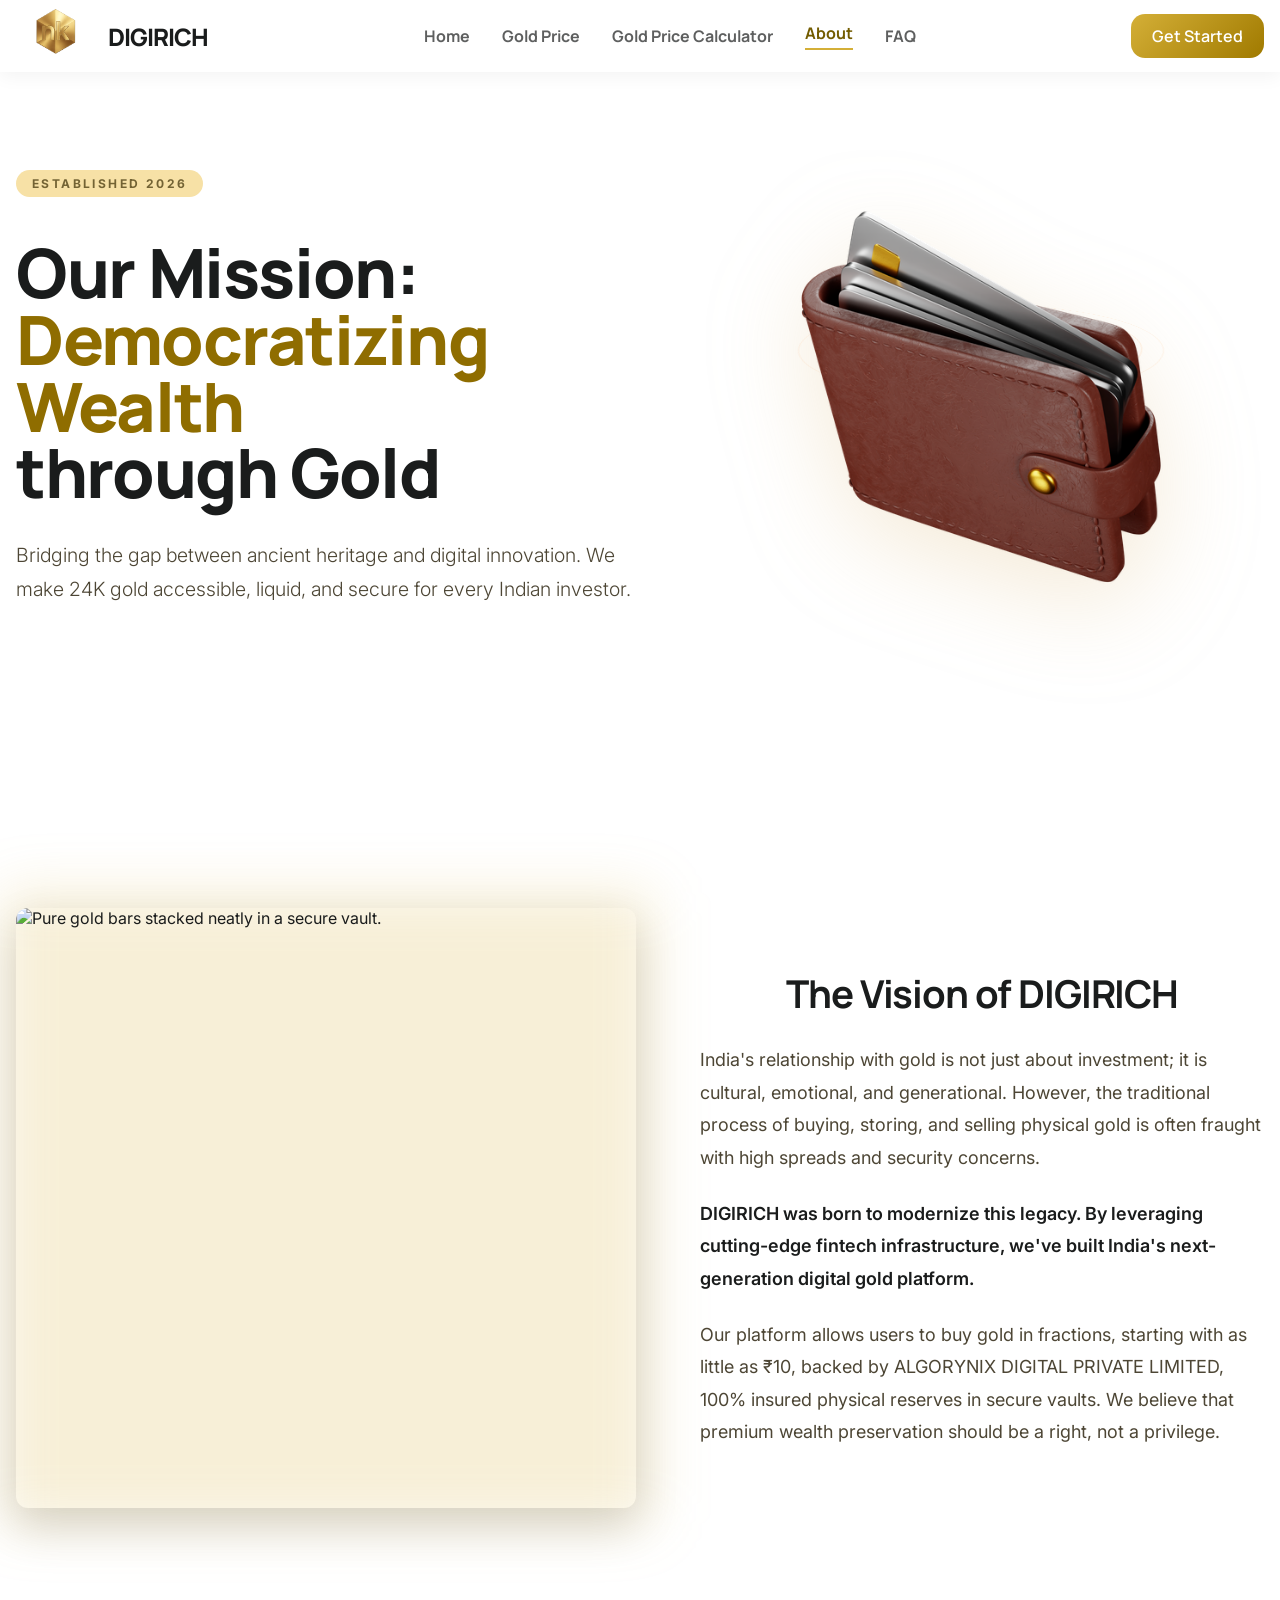
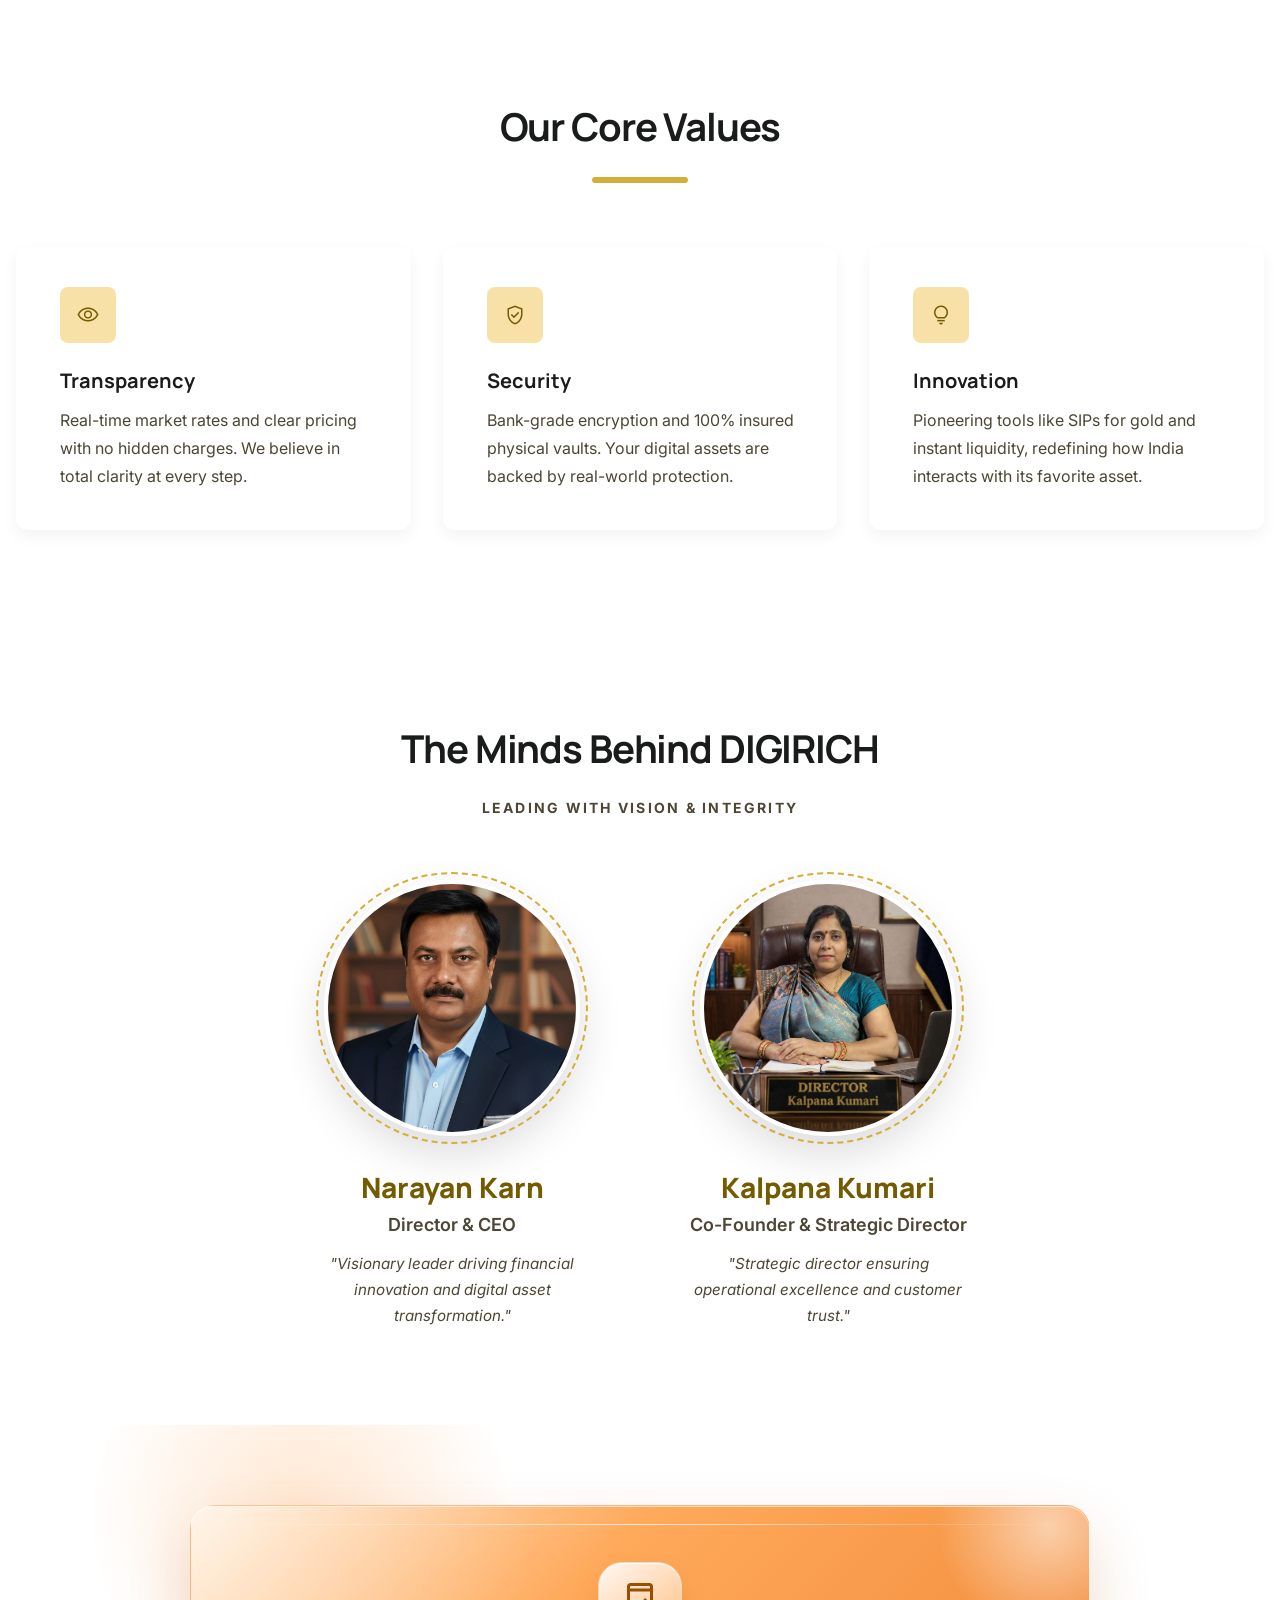
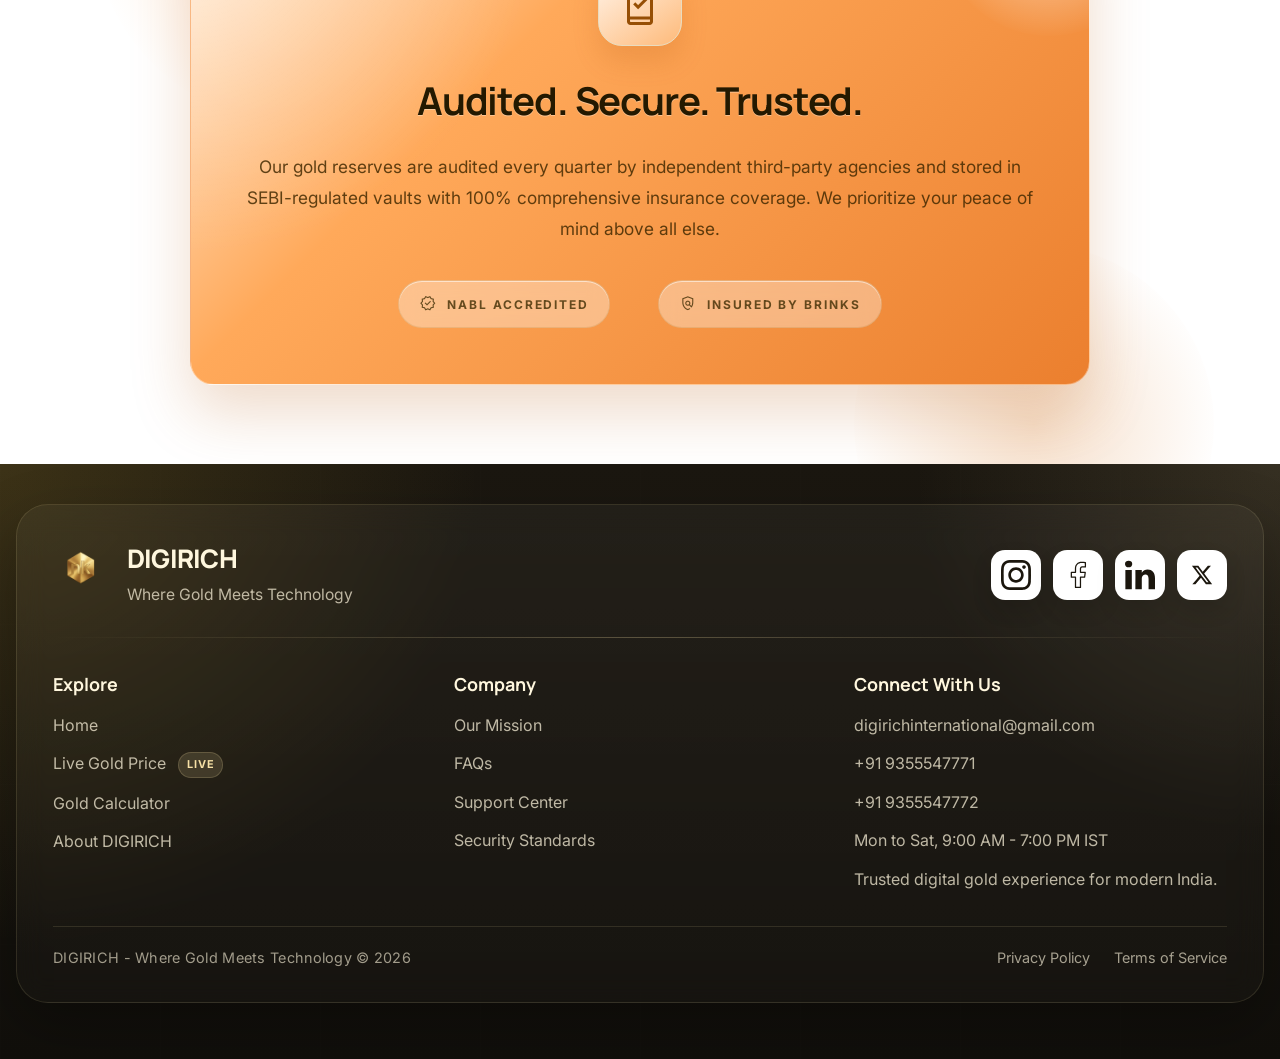
==== about/index.html @ 9309e2b8 "feat: add FAQ, gold rates, price calculator, about, and policy pages with updated branding assets an" ====
<!DOCTYPE html>
<html lang="en">
<head>
  <meta charset="utf-8">
  <meta name="viewport" content="width=device-width, initial-scale=1.0">
  <title>About Us | DIGIRICH - India's Digital Gold Authority</title>
  <link rel="preconnect" href="https://fonts.googleapis.com">
  <link rel="preconnect" href="https://fonts.gstatic.com" crossorigin>
  <link href="https://fonts.googleapis.com/css2?family=Outfit:wght@300;400;500;600;700;800&display=swap" rel="stylesheet">
  <link href="https://fonts.googleapis.com/css2?family=Manrope:wght@400;600;700;800&family=Inter:wght@300;400;500;600&display=swap" rel="stylesheet">
  <link href="https://fonts.googleapis.com/css2?family=Material+Symbols+Outlined:wght,FILL@100..700,0..1&display=swap" rel="stylesheet">
  <link rel="stylesheet" href="../assets/css/style.css" />
  <style>
    :root {
      --color-background: #ffffff;
      --color-surface: #ffffff;
      --color-surface-low: #ffffff;
      --color-surface-mid: #ffffff;
      --color-text: #1a1c1c;
      --color-text-muted: #4d4635;
      --color-primary: #735c00;
      --color-primary-bright: #d4af37;
      --color-secondary-bg: #f7e1a6;
      --color-secondary-text: #736334;
      --color-outline: #d0c5af;
      --shadow-soft: 0 10px 30px rgba(0, 0, 0, 0.08);
      --shadow-strong: 0 18px 45px rgba(0, 0, 0, 0.14);
      --radius-sm: 8px;
      --radius-md: 12px;
      --radius-lg: 24px;
      --radius-full: 999px;
      --container: 1280px;
    }

    * {
      box-sizing: border-box;
    }

    html {
      scroll-behavior: smooth;
    }

    body {
      margin: 0;
      background: var(--color-background);
      color: var(--color-text);
      font-family: "Inter", sans-serif;
    }

    img {
      display: block;
      max-width: 100%;
    }

    a {
      color: inherit;
      text-decoration: none;
    }

    .material-symbols-outlined {
      font-variation-settings: "FILL" 0, "wght" 300, "GRAD" 0, "opsz" 24;
    }

    .container {
      width: min(100% - 32px, var(--container));
      margin: 0 auto;
    }

    .section {
      padding: 96px 0;
    }

    .section-muted {
      background: var(--color-surface-low);
    }

    .section-alt {
      background: var(--color-surface-mid);
    }

    .headline-font {
      font-family: "Manrope", sans-serif;
    }

    .gilded-gradient {
      background: linear-gradient(135deg, #735c00 0%, #d4af37 100%);
    }

    .top-nav {
      position: fixed;
      top: 0;
      left: 0;
      width: 100%;
      z-index: 1000;
      background: rgba(255, 255, 255, 0.92);
      backdrop-filter: blur(18px);
      box-shadow: 0 4px 18px rgba(0, 0, 0, 0.05);
    }

    .top-nav-inner {
      display: flex;
      align-items: center;
      justify-content: space-between;
      gap: 24px;
      padding: 16px 0;
    }

    .top-nav-brand {
      font-family: "Manrope", sans-serif;
      font-size: 1.5rem;
      font-weight: 800;
      letter-spacing: -0.04em;
    }

    .nav-links {
      display: flex;
      align-items: center;
      gap: 32px;
      font-family: "Manrope", sans-serif;
      font-weight: 700;
    }

    .nav-link {
      opacity: 0.7;
      transition: color 0.3s ease, opacity 0.3s ease;
    }

    .nav-link:hover {
      color: var(--color-primary);
      opacity: 1;
    }

    .nav-link.active {
      color: var(--color-primary);
      opacity: 1;
      border-bottom: 2px solid var(--color-primary-bright);
      padding-bottom: 4px;
    }

    .cta-button {
      border: 0;
      color: #fff;
      padding: 12px 24px;
      border-radius: var(--radius-md);
      font-family: "Manrope", sans-serif;
      font-size: 1rem;
      font-weight: 800;
      cursor: pointer;
      transform: scale(0.95);
      transition: transform 0.2s ease, box-shadow 0.2s ease;
      box-shadow: 0 12px 28px rgba(115, 92, 0, 0.2);
    }

    .cta-button:hover {
      transform: scale(1);
    }

    main {
      padding-top: 0;
    }

    .hero {
      position: relative;
      display: grid;
      grid-template-columns: minmax(0, 1.05fr) minmax(320px, 0.95fr);
      align-items: center;
      gap: 56px;
      min-height: calc(100vh - 88px);
      padding: 72px 0 88px;
      background: #ffffff;
      overflow: hidden;
    }

    .hero-content {
      position: relative;
      z-index: 1;
      max-width: 680px;
    }

    .hero-badge {
      display: inline-block;
      margin-bottom: 24px;
      padding: 6px 16px;
      border-radius: var(--radius-full);
      background: var(--color-secondary-bg);
      color: var(--color-secondary-text);
      font-size: 0.75rem;
      font-weight: 700;
      letter-spacing: 0.2em;
      text-transform: uppercase;
    }

    .hero-title {
      margin: 0;
      font-family: "Manrope", sans-serif;
      font-size: clamp(3.2rem, 6vw, 5.35rem);
      line-height: 1.02;
      font-weight: 800;
      letter-spacing: -0.04em;
      text-wrap: balance;
    }

    .hero-title span {
      color: var(--color-primary);
    }

    .hero-copy {
      margin-top: 32px;
      max-width: 620px;
      font-size: 1.22rem;
      line-height: 1.75;
      color: var(--color-text-muted);
      font-weight: 300;
    }

    .hero-visual {
      position: relative;
      display: flex;
      align-items: center;
      justify-content: center;
      min-height: 460px;
    }

    .hero-orbit,
    .hero-orbit::before,
    .hero-orbit::after {
      position: absolute;
      inset: 0;
      border-radius: 50%;
    }

    .hero-orbit {
      width: 320px;
      height: 320px;
      top: 56px;
      left: 50%;
      transform: translateX(-50%) rotateX(73deg);
      border: 1px solid rgba(255, 169, 90, 0.18);
      box-shadow: 0 0 0 1px rgba(255, 255, 255, 0.24) inset;
      animation: heroOrbitSpin 18s linear infinite;
    }

    .hero-orbit::before,
    .hero-orbit::after {
      content: "";
      border: 1px solid rgba(255, 169, 90, 0.1);
    }

    .hero-orbit::before {
      transform: scale(1.14);
    }

    .hero-orbit::after {
      display: none;
    }

    .hero-core,
    .hero-coin-stack,
    .hero-spark {
      display: none;
    }

    .hero-about-stack {
      display: none;
    }

    .hero-wallet {
      position: relative;
      z-index: 1;
      width: min(430px, 86%);
      height: auto;
      filter: drop-shadow(0 28px 48px rgba(220, 184, 120, 0.28));
      transform-origin: center;
      animation: heroWalletFloat 6s ease-in-out infinite;
    }

    .hero-about-stack {
      position: absolute;
      left: 50%;
      bottom: 42px;
      width: 310px;
      height: 285px;
      transform-style: preserve-3d;
      transform: translateX(-50%) rotateX(10deg) rotateY(-12deg);
      animation: heroFloat 6.5s ease-in-out infinite;
    }

    .hero-panel {
      position: absolute;
      inset: auto 0 0;
      border-radius: 28px;
      background: linear-gradient(180deg, rgba(255, 255, 255, 0.98) 0%, rgba(250, 244, 232, 0.96) 100%);
      border: 1px solid rgba(208, 197, 175, 0.45);
      box-shadow:
        0 22px 44px rgba(24, 27, 32, 0.08),
        inset 0 1px 0 rgba(255, 255, 255, 0.95);
    }

    .hero-panel-back {
      right: 8px;
      bottom: 8px;
      width: 100%;
      height: 196px;
      opacity: 0.72;
      transform: translateZ(-20px);
    }

    .hero-panel-front {
      left: 0;
      bottom: 0;
      width: 100%;
      height: 212px;
      padding: 92px 28px 26px;
      overflow: hidden;
    }

    .hero-panel-front::before {
      content: "";
      position: absolute;
      inset: 22px 22px auto;
      height: 1px;
      background: linear-gradient(90deg, rgba(255, 169, 90, 0), rgba(255, 169, 90, 0.5), rgba(255, 169, 90, 0));
    }

    .hero-shield {
      position: absolute;
      top: 0;
      left: 50%;
      width: 132px;
      height: 148px;
      transform: translateX(-50%);
      border-radius: 36px 36px 48px 48px;
      background: linear-gradient(180deg, #fff7df 0%, #ffc36f 45%, #e09224 100%);
      clip-path: polygon(50% 0%, 88% 16%, 88% 58%, 50% 100%, 12% 58%, 12% 16%);
      box-shadow:
        0 20px 36px rgba(196, 127, 27, 0.18),
        inset 0 1px 0 rgba(255, 255, 255, 0.72),
        inset 0 -18px 22px rgba(138, 82, 7, 0.18);
      animation: heroPulse 5.5s ease-in-out infinite;
    }

    .hero-shield::before {
      content: "";
      position: absolute;
      inset: 14px;
      clip-path: polygon(50% 0%, 88% 16%, 88% 58%, 50% 100%, 12% 58%, 12% 16%);
      border: 1px solid rgba(255, 249, 231, 0.76);
      border-radius: 28px 28px 36px 36px;
    }

    .hero-shield::after {
      content: "";
      position: absolute;
      left: 50%;
      top: 50%;
      width: 36px;
      height: 20px;
      border-left: 5px solid rgba(108, 70, 5, 0.78);
      border-bottom: 5px solid rgba(108, 70, 5, 0.78);
      transform: translate(-46%, -42%) rotate(-45deg);
    }

    .hero-panel-lines {
      display: grid;
      gap: 12px;
    }

    .hero-panel-line,
    .hero-panel-line-short {
      height: 10px;
      border-radius: 999px;
      background: linear-gradient(90deg, rgba(255, 169, 90, 0.34), rgba(115, 92, 0, 0.08));
    }

    .hero-panel-line-short {
      width: 58%;
    }

    .hero-panel-badges {
      display: flex;
      gap: 12px;
      margin-top: 18px;
    }

    .hero-panel-badge {
      flex: 1;
      height: 44px;
      border-radius: 16px;
      background: linear-gradient(180deg, rgba(255, 247, 230, 0.92), rgba(247, 236, 212, 0.86));
      border: 1px solid rgba(208, 197, 175, 0.42);
      box-shadow: inset 0 1px 0 rgba(255, 255, 255, 0.78);
    }

    .hero-panel-badge:nth-child(2) {
      transform: translateY(6px);
    }

    .story-grid,
    .values-grid,
    .footer-inner {
      display: grid;
      gap: 32px;
    }

    .story-grid {
      grid-template-columns: 1.1fr 1fr;
      align-items: center;
      gap: 64px;
    }

    .story-media {
      position: relative;
    }

    .story-glow {
      position: absolute;
      inset: -16px;
      border-radius: var(--radius-md);
      background: rgba(212, 175, 55, 0.2);
      filter: blur(28px);
    }

    .story-image {
      position: relative;
      width: 100%;
      height: 600px;
      object-fit: cover;
      border-radius: var(--radius-md);
      box-shadow: var(--shadow-strong);
    }

    .story-copy h2,
    .section-title,
    .trust-card h3 {
      margin: 0 0 24px;
      font-family: "Manrope", sans-serif;
      font-size: clamp(2rem, 3vw, 2.75rem);
      font-weight: 700;
      letter-spacing: -0.03em;
    }

    .story-text {
      display: grid;
      gap: 24px;
      color: var(--color-text-muted);
      font-size: 1.125rem;
      line-height: 1.8;
    }

    .story-text p {
      margin: 0;
    }

    .story-text .emphasis {
      color: var(--color-text);
      font-weight: 600;
    }

    .section-heading {
      text-align: center;
      margin-bottom: 64px;
    }

    .section-heading p {
      margin: 0;
    }

    .section-divider {
      width: 96px;
      height: 6px;
      margin: 0 auto;
      border-radius: var(--radius-full);
      background: var(--color-primary-bright);
    }

    .values-grid {
      grid-template-columns: repeat(3, minmax(0, 1fr));
    }

    .value-card {
      padding: 40px;
      background: var(--color-surface);
      border-left: 4px solid transparent;
      border-radius: var(--radius-md);
      box-shadow: 0 6px 16px rgba(0, 0, 0, 0.05);
      transition: transform 0.3s ease, box-shadow 0.3s ease, border-color 0.3s ease;
    }

    .value-card:hover {
      transform: translateY(-4px);
      box-shadow: var(--shadow-soft);
      border-color: var(--color-primary-bright);
    }

    .value-icon {
      display: inline-flex;
      align-items: center;
      justify-content: center;
      width: 56px;
      height: 56px;
      margin-bottom: 24px;
      border-radius: var(--radius-sm);
      background: var(--color-secondary-bg);
      color: var(--color-primary);
      font-size: 2rem;
    }

    .value-card h3 {
      margin: 0 0 12px;
      font-family: "Manrope", sans-serif;
      font-size: 1.25rem;
      font-weight: 700;
    }

    .value-card p {
      margin: 0;
      color: var(--color-text-muted);
      line-height: 1.75;
    }

    .section-label {
      color: var(--color-text-muted);
      font-size: 0.875rem;
      font-weight: 700;
      letter-spacing: 0.16em;
      text-transform: uppercase;
    }

    .founders {
      display: flex;
      justify-content: center;
      align-items: flex-start;
      gap: 96px;
      flex-wrap: wrap;
    }

    .founder-card {
      text-align: center;
    }

    .founder-avatar-wrap {
      position: relative;
      width: 256px;
      height: 256px;
      margin: 0 auto 32px;
    }

    .founder-ring {
      position: absolute;
      inset: -8px;
      border: 2px dashed var(--color-primary-bright);
      border-radius: 50%;
      animation: spin 20s linear infinite;
    }

    .founder-avatar {
      width: 100%;
      height: 100%;
      overflow: hidden;
      border: 4px solid var(--color-surface);
      border-radius: 50%;
      box-shadow: var(--shadow-strong);
    }

    .founder-avatar img {
      width: 100%;
      height: 100%;
      object-fit: cover;
    }

    .founder-card h3 {
      margin: 0;
      font-family: "Manrope", sans-serif;
      font-size: 1.75rem;
      font-weight: 800;
      color: var(--color-primary);
    }

    .founder-role {
      margin: 8px 0 0;
      color: var(--color-text-muted);
      font-size: 1.125rem;
      font-weight: 600;
    }

    .founder-quote {
      max-width: 280px;
      margin: 16px auto 0;
      color: var(--color-text-muted);
      font-size: 0.95rem;
      line-height: 1.7;
      font-style: italic;
    }

    .trust {
      position: relative;
      padding: 80px 0;
      overflow: hidden;
    }

    .trust::before,
    .trust::after {
      content: "";
      position: absolute;
      border-radius: 50%;
      pointer-events: none;
      z-index: 0;
    }

    .trust::before {
      top: -120px;
      left: 6%;
      width: 420px;
      height: 420px;
      background: radial-gradient(circle, rgba(255, 169, 90, 0.28) 0%, rgba(255, 169, 90, 0) 72%);
      animation: trustGlow 8s ease-in-out infinite;
    }

    .trust::after {
      right: 4%;
      bottom: -140px;
      width: 360px;
      height: 360px;
      background: radial-gradient(circle, rgba(214, 111, 18, 0.22) 0%, rgba(214, 111, 18, 0) 74%);
      animation: trustGlow 10s ease-in-out infinite reverse;
    }

    .trust-card {
      position: relative;
      z-index: 1;
      max-width: 900px;
      margin: 0 auto;
      padding: 56px 48px;
      text-align: center;
      background:
        radial-gradient(circle at top left, rgba(255, 255, 255, 0.26) 0%, rgba(255, 255, 255, 0) 34%),
        linear-gradient(135deg, #fff2e3 0%, #ffa95a 34%, #eb7f2e 100%);
      border: 1px solid rgba(255, 255, 255, 0.35);
      border-radius: var(--radius-lg);
      box-shadow:
        0 28px 60px rgba(184, 91, 18, 0.22),
        inset 0 1px 0 rgba(255, 255, 255, 0.55);
      overflow: hidden;
      isolation: isolate;
      animation: trustCardReveal 1s ease-out both;
      transition: transform 0.45s ease, box-shadow 0.45s ease;
    }

    .trust-card::before,
    .trust-card::after {
      content: "";
      position: absolute;
      pointer-events: none;
    }

    .trust-card::before {
      top: -90px;
      right: -70px;
      width: 220px;
      height: 220px;
      border-radius: 50%;
      background: radial-gradient(circle, rgba(255, 255, 255, 0.55) 0%, rgba(255, 255, 255, 0) 72%);
      z-index: -1;
    }

    .trust-card::after {
      top: 18px;
      left: 24px;
      right: 24px;
      height: 1px;
      background: linear-gradient(90deg, rgba(255, 255, 255, 0), rgba(255, 255, 255, 0.8), rgba(255, 255, 255, 0));
    }

    .trust-card:hover {
      transform: translateY(-8px);
      box-shadow:
        0 36px 72px rgba(184, 91, 18, 0.26),
        inset 0 1px 0 rgba(255, 255, 255, 0.65);
    }

    .trust-icon {
      display: inline-flex;
      align-items: center;
      justify-content: center;
      width: 84px;
      height: 84px;
      margin-bottom: 28px;
      border-radius: 24px;
      color: #964f05;
      background: linear-gradient(145deg, rgba(255, 255, 255, 0.92), rgba(255, 196, 138, 0.7));
      box-shadow:
        0 16px 26px rgba(184, 91, 18, 0.18),
        inset 0 1px 0 rgba(255, 255, 255, 0.85);
      font-size: 3rem;
      animation: trustIconFloat 4.2s ease-in-out infinite;
    }

    .trust-card h3 {
      color: #241900;
      text-shadow: 0 1px 0 rgba(255, 255, 255, 0.35);
    }

    .trust-card p {
      margin: 0;
      color: rgba(64, 41, 0, 0.84);
      line-height: 1.8;
      font-size: 1.08rem;
    }

    .trust-badges {
      display: flex;
      justify-content: center;
      align-items: center;
      gap: 48px;
      margin-top: 36px;
      flex-wrap: wrap;
    }

    .trust-badge {
      display: flex;
      align-items: center;
      gap: 10px;
      padding: 14px 20px;
      border: 1px solid rgba(124, 91, 0, 0.12);
      border-radius: var(--radius-full);
      background: rgba(255, 255, 255, 0.34);
      backdrop-filter: blur(10px);
      color: rgba(58, 41, 0, 0.78);
      box-shadow: inset 0 1px 0 rgba(255, 255, 255, 0.55);
      font-size: 0.75rem;
      font-weight: 700;
      letter-spacing: 0.16em;
      text-transform: uppercase;
      transition: transform 0.3s ease, background 0.3s ease, color 0.3s ease;
    }

    .trust-badge:hover {
      transform: translateY(-3px);
      background: rgba(255, 255, 255, 0.5);
      color: rgba(40, 28, 0, 0.95);
    }

    .trust-badge .material-symbols-outlined {
      font-size: 1.1rem;
    }

    @keyframes trustCardReveal {
      from {
        opacity: 0;
        transform: translateY(28px) scale(0.98);
      }

      to {
        opacity: 1;
        transform: translateY(0) scale(1);
      }
    }

    @keyframes trustIconFloat {
      0%,
      100% {
        transform: translateY(0);
      }

      50% {
        transform: translateY(-8px);
      }
    }

    @keyframes trustGlow {
      0%,
      100% {
        transform: translate3d(0, 0, 0) scale(1);
      }

      50% {
        transform: translate3d(0, 18px, 0) scale(1.08);
      }
    }

    .site-footer {
      position: relative;
      padding: 40px 0 56px;
      background:
        radial-gradient(circle at top left, rgba(212, 175, 55, 0.18), transparent 34%),
        radial-gradient(circle at top right, rgba(247, 225, 166, 0.12), transparent 26%),
        linear-gradient(180deg, #1b1710 0%, #110f0b 100%);
      overflow: hidden;
    }

    .site-footer::before {
      content: "";
      position: absolute;
      inset: 0;
      background-image:
        linear-gradient(rgba(255, 255, 255, 0.025) 1px, transparent 1px),
        linear-gradient(90deg, rgba(255, 255, 255, 0.025) 1px, transparent 1px);
      background-size: 160px 160px;
      opacity: 0.25;
      pointer-events: none;
    }

    .footer-shell {
      position: relative;
      z-index: 1;
      padding: 36px;
      border: 1px solid rgba(247, 225, 166, 0.12);
      border-radius: 32px;
      background: linear-gradient(180deg, rgba(255, 255, 255, 0.04), rgba(255, 255, 255, 0.02));
      box-shadow: 0 24px 60px rgba(0, 0, 0, 0.28);
      backdrop-filter: blur(14px);
    }

    .footer-top,
    .footer-bottom {
      display: flex;
      align-items: center;
      justify-content: space-between;
      gap: 24px;
    }

    .footer-identity {
      display: flex;
      align-items: center;
      gap: 18px;
    }

    .footer-logo-badge {
      display: grid;
      place-items: center;
      width: 64px;
      height: 64px;
      border-radius: 20px;
      background: linear-gradient(135deg, #f7e1a6 0%, #d4af37 48%, #8b6a04 100%);
      color: #16120b;
      font-family: "Manrope", sans-serif;
      font-size: 1.1rem;
      font-weight: 800;
      letter-spacing: 0.14em;
      box-shadow: inset 0 1px 0 rgba(255, 255, 255, 0.35), 0 16px 36px rgba(212, 175, 55, 0.22);
    }

    .footer-brand {
      margin: 0;
      font-family: "Manrope", sans-serif;
      font-size: clamp(1.35rem, 2vw, 1.75rem);
      font-weight: 800;
      letter-spacing: -0.03em;
      color: #fff7de;
    }

    .footer-tagline {
      margin: 6px 0 0;
      max-width: 440px;
      color: rgba(255, 247, 222, 0.7);
      font-size: 0.98rem;
      line-height: 1.7;
    }

    .footer-socials {
      display: flex;
      flex-wrap: wrap;
      gap: 12px;
    }

    .footer-social {
      display: inline-flex;
      align-items: center;
      justify-content: center;
      width: 50px;
      height: 50px;
      border-radius: 14px;
      color: #1b160d;
      background: white;
      transition: transform 0.25s ease, box-shadow 0.25s ease, background 0.25s ease;
      box-shadow: 0 10px 20px rgba(0, 0, 0, 0.14);
    }

    .footer-social:hover {
      transform: translateY(-3px);
      background: linear-gradient(135deg, #fff8e6 0%, #f7e1a6 100%);
      box-shadow: 0 14px 28px rgba(212, 175, 55, 0.18);
    }

    .footer-social svg {
      width: 30px;
      height: 30px;
    }

    .footer-divider {
      height: 1px;
      margin: 28px 0 34px;
      background: linear-gradient(90deg, rgba(247, 225, 166, 0), rgba(247, 225, 166, 0.28), rgba(247, 225, 166, 0));
    }

    .footer-grid {
      display: grid;
      grid-template-columns: repeat(3, minmax(0, 1fr));
      gap: 28px;
    }

    .footer-column-title {
      margin: 0 0 16px;
      font-family: "Manrope", sans-serif;
      font-size: 1.12rem;
      font-weight: 700;
      color: #fff7de;
    }

    .footer-column-links {
      display: grid;
      gap: 12px;
    }

    .footer-column-links a,
    .footer-contact-line {
      color: rgba(255, 247, 222, 0.72);
      font-size: 1rem;
      line-height: 1.65;
      transition: color 0.25s ease, transform 0.25s ease;
    }

    .footer-column-links a:hover,
    .footer-legal a:hover,
    .footer-contact-line:hover {
      color: #f7e1a6;
      transform: translateX(2px);
    }

    .footer-chip {
      display: inline-flex;
      align-items: center;
      margin-left: 8px;
      padding: 3px 8px;
      border-radius: 999px;
      background: rgba(247, 225, 166, 0.14);
      border: 1px solid rgba(247, 225, 166, 0.18);
      color: #f7e1a6;
      font-size: 0.68rem;
      font-weight: 700;
      letter-spacing: 0.08em;
      text-transform: uppercase;
      vertical-align: middle;
    }

    .footer-bottom {
      margin-top: 34px;
      padding-top: 22px;
      border-top: 1px solid rgba(247, 225, 166, 0.12);
    }

    .footer-copy {
      margin: 0;
      color: rgba(255, 247, 222, 0.6);
      font-size: 0.9rem;
      letter-spacing: 0.02em;
    }

    .footer-legal {
      display: flex;
      flex-wrap: wrap;
      justify-content: flex-end;
      gap: 18px 24px;
    }

    .footer-legal a {
      color: rgba(255, 247, 222, 0.62);
      font-size: 0.9rem;
      transition: color 0.25s ease, transform 0.25s ease;
    }

    @keyframes spin {
      from {
        transform: rotate(0deg);
      }

      to {
        transform: rotate(360deg);
      }
    }

    @keyframes heroOrbitSpin {
      from {
        transform: translateX(-50%) rotateX(73deg) rotateZ(0deg);
      }

      to {
        transform: translateX(-50%) rotateX(73deg) rotateZ(360deg);
      }
    }

    @keyframes heroWalletFloat {
      0%,
      100% {
        transform: translateY(0) rotate(-4deg) scale(1);
        filter: drop-shadow(0 28px 48px rgba(220, 184, 120, 0.28));
      }

      50% {
        transform: translateY(-14px) rotate(3deg) scale(1.03);
        filter: drop-shadow(0 36px 62px rgba(220, 184, 120, 0.38));
      }
    }

    @keyframes heroFloat {
      0%,
      100% {
        transform: translateX(-50%) rotateX(18deg) rotateY(-20deg) translateY(0);
      }

      50% {
        transform: translateX(-50%) rotateX(18deg) rotateY(-14deg) translateY(-14px);
      }
    }

    @keyframes heroPulse {
      0%,
      100% {
        transform: translateX(-50%) scale(1);
      }

      50% {
        transform: translateX(-50%) scale(1.05);
      }
    }

    @keyframes sparkDrift {
      0%,
      100% {
        transform: translate3d(0, 0, 0) scale(0.9);
        opacity: 0.45;
      }

      50% {
        transform: translate3d(0, -18px, 0) scale(1.15);
        opacity: 1;
      }
    }

    @media (max-width: 960px) {
      .nav-links {
        display: none;
      }

      .hero {
        grid-template-columns: 1fr;
        gap: 36px;
        min-height: auto;
        padding-top: 56px;
        text-align: center;
      }

      .hero-content {
        max-width: none;
      }

      .hero-copy {
        max-width: none;
        margin-left: auto;
        margin-right: auto;
      }

      .hero-visual {
        min-height: 380px;
      }

      .story-grid,
      .values-grid,
      .footer-grid {
        grid-template-columns: 1fr;
      }

      .story-image {
        height: 420px;
      }

      .founders {
        gap: 64px;
      }

      .footer-top,
      .footer-bottom {
        flex-direction: column;
        align-items: flex-start;
      }

      .footer-socials,
      .footer-legal {
        justify-content: flex-start;
      }
    }

    @media (max-width: 640px) {
      .container {
        width: min(100% - 24px, var(--container));
      }

      .top-nav-inner {
        flex-wrap: wrap;
        justify-content: center;
      }

      main {
        padding-top: 140px;
      }

      .section,
      .hero {
        padding-top: 72px;
        padding-bottom: 72px;
      }

      .hero {
        gap: 20px;
      }

      .hero-title {
        font-size: clamp(2.6rem, 12vw, 4rem);
      }

      .hero-copy {
        font-size: 1.05rem;
      }

      .hero-visual {
        min-height: 320px;
      }

      .hero-wallet {
        width: min(300px, 82%);
      }

      .hero-orbit {
        width: 230px;
        height: 230px;
        top: 38px;
      }

      .hero-about-stack {
        bottom: 20px;
        width: 232px;
        height: 220px;
      }

      .hero-panel-back {
        height: 150px;
      }

      .hero-panel-front {
        height: 164px;
        padding: 72px 18px 18px;
      }

      .hero-shield {
        width: 104px;
        height: 118px;
      }

      .hero-panel-badges {
        gap: 8px;
      }

      .footer-shell {
        padding: 28px 22px;
        border-radius: 24px;
      }

      .footer-identity {
        align-items: flex-start;
      }

      .footer-logo-badge {
        width: 56px;
        height: 56px;
        border-radius: 18px;
      }

      .footer-grid {
        gap: 24px;
      }

      .value-card,
      .trust-card {
        padding: 28px;
      }

      .founder-avatar-wrap {
        width: 220px;
        height: 220px;
      }

      .trust-badges {
        gap: 20px;
      }

      .trust-badge {
        width: 100%;
        justify-content: center;
      }
    }
  </style>
</head>
<body>
  <header class="site-header">
    <div class="container nav-wrap">
      <a href="../index.html" class="brand">
        <img src="../assets/images/digirich-logo (1).svg" alt="DIGIRICH" class="brand-logo">
        <span>DIGIRICH</span>
      </a>
      <button class="menu-toggle" id="menuToggle" aria-label="Toggle navigation">&#9776;</button>
      <nav class="nav" id="navMenu">
        <a href="../index.html">Home</a>
        <a href="../gold-rates/">Gold Price</a>
        <a href="../price-calculator/">Gold Price Calculator</a>
        <a class="active" href="../about/">About</a>
        <a href="../faq/">FAQ</a>
      </nav>
      <a href="#" class="btn btn-primary btn-sm">Get Started</a>
    </div>
  </header>

  <main>
    <section class="hero container">
      <div class="hero-content">
        <div class="hero-badge">Established 2026</div>
        <h1 class="hero-title">Our Mission: <span>Democratizing Wealth</span> through Gold</h1>
        <p class="hero-copy">
          Bridging the gap between ancient heritage and digital innovation. We make 24K gold accessible,
          liquid, and secure for every Indian investor.
        </p>
      </div>

      <div class="hero-visual" aria-hidden="true">
        <div class="hero-orbit"></div>
        <img class="hero-wallet" src="../assets/images/3dicons-wallet-dynamic-color.png" alt="Digital wallet illustration">
        <div class="hero-about-stack">
          <div class="hero-panel hero-panel-back"></div>
          <div class="hero-panel hero-panel-front">
            <div class="hero-shield"></div>
            <div class="hero-panel-lines">
              <div class="hero-panel-line"></div>
              <div class="hero-panel-line"></div>
              <div class="hero-panel-line-short"></div>
            </div>
            <div class="hero-panel-badges">
              <div class="hero-panel-badge"></div>
              <div class="hero-panel-badge"></div>
            </div>
          </div>
        </div>
        <div class="hero-core"></div>
        <div class="hero-coin-stack">
          <div class="hero-coin hero-coin-1"><span class="hero-coin-symbol">₹</span></div>
          <div class="hero-coin hero-coin-2"><span class="hero-coin-symbol">₹</span></div>
          <div class="hero-coin hero-coin-3"><span class="hero-coin-symbol">₹</span></div>
        </div>
        <div class="hero-spark hero-spark-1"></div>
        <div class="hero-spark hero-spark-2"></div>
        <div class="hero-spark hero-spark-3"></div>
      </div>
    </section>

    <section class="section section-muted">
      <div class="container story-grid">
        <div class="story-media">
          <div class="story-glow" aria-hidden="true"></div>
          <img
            class="story-image"
            src="https://lh3.googleusercontent.com/aida-public/[base64]"
            alt="Pure gold bars stacked neatly in a secure vault."
          >
        </div>

        <div class="story-copy">
          <h2>The Vision of DIGIRICH</h2>
          <div class="story-text">
            <p>
              India's relationship with gold is not just about investment; it is cultural, emotional,
              and generational. However, the traditional process of buying, storing, and selling
              physical gold is often fraught with high spreads and security concerns.
            </p>
            <p class="emphasis">
              DIGIRICH was born to modernize this legacy. By leveraging cutting-edge fintech
              infrastructure, we've built India's next-generation digital gold platform.
            </p>
            <p>
              Our platform allows users to buy gold in fractions, starting with as little as
              &#8377;10, backed by ALGORYNIX DIGITAL PRIVATE LIMITED, 100% insured physical reserves in secure vaults. We believe that
              premium wealth preservation should be a right, not a privilege.
            </p>
          </div>
        </div>
      </div>
    </section>

    <section class="section">
      <div class="container">
        <div class="section-heading">
          <h2 class="section-title">Our Core Values</h2>
          <div class="section-divider"></div>
        </div>

        <div class="values-grid">
          <article class="value-card">
            <div class="value-icon">
              <span class="material-symbols-outlined">visibility</span>
            </div>
            <h3>Transparency</h3>
            <p>
              Real-time market rates and clear pricing with no hidden charges. We believe in total
              clarity at every step.
            </p>
          </article>

          <article class="value-card">
            <div class="value-icon">
              <span class="material-symbols-outlined">verified_user</span>
            </div>
            <h3>Security</h3>
            <p>
              Bank-grade encryption and 100% insured physical vaults. Your digital assets are backed
              by real-world protection.
            </p>
          </article>

          <article class="value-card">
            <div class="value-icon">
              <span class="material-symbols-outlined">lightbulb</span>
            </div>
            <h3>Innovation</h3>
            <p>
              Pioneering tools like SIPs for gold and instant liquidity, redefining how India
              interacts with its favorite asset.
            </p>
          </article>
        </div>
      </div>
    </section>

    <section class="section section-alt">
      <div class="container">
        <div class="section-heading">
          <h2 class="section-title">The Minds Behind DIGIRICH</h2>
          <p class="section-label">Leading with Vision &amp; Integrity</p>
        </div>

        <div class="founders">
          <article class="founder-card">
            <div class="founder-avatar-wrap">
              <div class="founder-ring" aria-hidden="true"></div>
              <div class="founder-avatar">
                <img
                  src="../assets/images/narayan-karn.jpeg"
                  alt="Arjun Mehta, Co-Founder and CEO"
                >
              </div>
            </div>
            <h3>Narayan Karn</h3>
            <p class="founder-role">Director &amp; CEO</p>
            <p class="founder-quote">"Visionary leader driving financial innovation and digital asset transformation."</p>
          </article>

          <article class="founder-card">
            <div class="founder-avatar-wrap">
              <div class="founder-ring" aria-hidden="true"></div>
              <div class="founder-avatar">
                <img
                  src="../assets/images/kalpana-karn.jpeg"
                  alt="Ananya Sharma, Co-Founder and CTO"
                >
              </div>
            </div>
            <h3>Kalpana Kumari</h3>
            <p class="founder-role">Co-Founder &amp; Strategic Director</p>
            <p class="founder-quote">"Strategic director ensuring operational excellence and customer trust."</p>
          </article>
        </div>
      </div>
    </section>

    <section class="trust container">
      <div class="trust-card">
        <span class="material-symbols-outlined trust-icon">security_update_good</span>
        <h3>Audited. Secure. Trusted.</h3>
        <p>
          Our gold reserves are audited every quarter by independent third-party agencies and stored
          in SEBI-regulated vaults with 100% comprehensive insurance coverage. We prioritize your
          peace of mind above all else.
        </p>

        <div class="trust-badges">
          <div class="trust-badge">
            <span class="material-symbols-outlined">verified</span>
            <span>NABL Accredited</span>
          </div>
          <div class="trust-badge">
            <span class="material-symbols-outlined">policy</span>
            <span>Insured by BRINKS</span>
          </div>
        </div>
      </div>
    </section>
  </main>

  <footer class="site-footer">
    <div class="container">
      <div class="footer-shell">
        <div class="footer-top">
          <div class="footer-identity">
            <img src="../assets/images/digirich-logo (1).svg" alt="DIGIRICH" class="footer-logo">
            <div>
              <p class="footer-brand">DIGIRICH</p>
              <p class="footer-tagline">Where Gold Meets Technology</p>
            </div>
          </div>

          <div class="footer-socials">
            <a class="footer-social" href="#" aria-label="Instagram">
              <svg xmlns="http://www.w3.org/2000/svg" viewBox="0 0 2476 2476" aria-hidden="true">
                <path d="M825.4 1238c0-227.9 184.7-412.7 412.6-412.7 227.9 0 412.7 184.8 412.7 412.7 0 227.9-184.8 412.7-412.7 412.7-227.9 0-412.6-184.8-412.6-412.7m-223.1 0c0 351.1 284.6 635.7 635.7 635.7s635.7-284.6 635.7-635.7-284.6-635.7-635.7-635.7S602.3 886.9 602.3 1238m1148-660.9c0 82 66.5 148.6 148.6 148.6 82 0 148.6-66.6 148.6-148.6s-66.5-148.5-148.6-148.5-148.6 66.5-148.6 148.5M737.8 2245.7c-120.7-5.5-186.3-25.6-229.9-42.6-57.8-22.5-99-49.3-142.4-92.6-43.3-43.3-70.2-84.5-92.6-142.3-17-43.6-37.1-109.2-42.6-229.9-6-130.5-7.2-169.7-7.2-500.3s1.3-369.7 7.2-500.3c5.5-120.7 25.7-186.2 42.6-229.9 22.5-57.8 49.3-99 92.6-142.4 43.3-43.3 84.5-70.2 142.4-92.6 43.6-17 109.2-37.1 229.9-42.6 130.5-6 169.7-7.2 500.2-7.2 330.6 0 369.7 1.3 500.3 7.2 120.7 5.5 186.2 25.7 229.9 42.6 57.8 22.4 99 49.3 142.4 92.6 43.3 43.3 70.1 84.6 92.6 142.4 17 43.6 37.1 109.2 42.6 229.9 6 130.6 7.2 169.7 7.2 500.3 0 330.5-1.2 369.7-7.2 500.3-5.5 120.7-25.7 186.3-42.6 229.9-22.5 57.8-49.3 99-92.6 142.3-43.3 43.3-84.6 70.1-142.4 92.6-43.6 17-109.2 37.1-229.9 42.6-130.5 6-169.7 7.2-500.3 7.2-330.5 0-369.7-1.2-500.2-7.2M727.6 7.5c-131.8 6-221.8 26.9-300.5 57.5-81.4 31.6-150.4 74-219.3 142.8C139 276.6 96.6 345.6 65 427.1 34.4 505.8 13.5 595.8 7.5 727.6 1.4 859.6 0 901.8 0 1238s1.4 378.4 7.5 510.4c6 131.8 26.9 221.8 57.5 300.5 31.6 81.4 73.9 150.5 142.8 219.3 68.8 68.8 137.8 111.1 219.3 142.8 78.8 30.6 168.7 51.5 300.5 57.5 132.1 6 174.2 7.5 510.4 7.5 336.3 0 378.4-1.4 510.4-7.5 131.8-6 221.8-26.9 300.5-57.5 81.4-31.7 150.4-74 219.3-142.8 68.8-68.8 111.1-137.9 142.8-219.3 30.6-78.7 51.6-168.7 57.5-300.5 6-132.1 7.4-174.2 7.4-510.4s-1.4-378.4-7.4-510.4c-6-131.8-26.9-221.8-57.5-300.5-31.7-81.4-74-150.4-142.8-219.3C2199.4 139 2130.3 96.6 2049 65c-78.8-30.6-168.8-51.6-300.5-57.5-132-6-174.2-7.5-510.4-7.5-336.3 0-378.4 1.4-510.5 7.5" fill="currentColor"></path>
              </svg>
            </a>
            <a class="footer-social" href="https://www.facebook.com/profile.php?id=61570777766305" aria-label="Facebook" target="_blank" rel="noopener noreferrer">
              <svg xmlns="http://www.w3.org/2000/svg" enable-background="new 0 0 24 24" viewBox="0 0 24 24" aria-hidden="true">
                <path fill="currentColor" d="M17.9902344,1.5957031c-1.0087891-0.1067505-2.0227051-0.1586304-3.0371094-0.1552734C11.5898438,1.4404297,9.5,3.5819702,9.5,7.0302734v2.3408203H6.6748047c-0.276001-0.0001831-0.4998779,0.2234497-0.5,0.4994507v3.8511353c-0.0001831,0.276001,0.2234497,0.4998169,0.4994507,0.5H9.5v7.71875c-0.0001831,0.276001,0.2234497,0.4998169,0.4994507,0.5h3.9780884c0.276001,0.0001831,0.4998169-0.2234497,0.5-0.4994507v-7.7192993h2.8164673c0.2512207-0.000061,0.463501-0.1864014,0.4960938-0.4355469l0.4970703-3.8505859c0.0357056-0.2736816-0.1572266-0.5245361-0.4309692-0.5602417c-0.0216064-0.0028076-0.043335-0.0042114-0.0651245-0.0042114h-3.3135376V7.4121094c0-0.9697266,0.1953125-1.375,1.4082031-1.375l2.0390625-0.0009766c0.276001,0.0001221,0.4998169-0.2234497,0.5-0.4994507V2.0917969C18.4248657,1.8408203,18.2390137,1.6286621,17.9902344,1.5957031z M17.4248047,5.0361328l-1.5390625,0.0009766c-2.1582031,0-2.4082031,1.3554688-2.4082031,2.375v2.4590454c-0.0001221,0.2759399,0.2234497,0.4998169,0.4994507,0.499939h3.2456665l-0.3681641,2.8505859h-2.8769531c-0.276001-0.0001221-0.4998169,0.2234497-0.5,0.4994507v7.7192993H10.5v-7.71875c0.0001831-0.276001-0.2234497-0.4998169-0.4993896-0.5H7.1748047v-2.8505859H10c0.276001,0.0001831,0.4998169-0.2234497,0.5-0.4994507V7.0302734c0-2.8740234,1.664978-4.5898438,4.453125-4.5898438c1.0087891,0,1.9199219,0.0546875,2.4716797,0.1025391V5.0361328z"></path>
              </svg>
            </a>
            <a class="footer-social" href="#" aria-label="LinkedIn">
              <svg xmlns="http://www.w3.org/2000/svg" viewBox="0 5 1036 990" aria-hidden="true">
                <path d="M0 120c0-33.334 11.667-60.834 35-82.5C58.333 15.833 88.667 5 126 5c36.667 0 66.333 10.666 89 32 23.333 22 35 50.666 35 86 0 32-11.333 58.666-34 80-23.333 22-54 33-92 33h-1c-36.667 0-66.333-11-89-33S0 153.333 0 120zm13 875V327h222v668H13zm345 0h222V622c0-23.334 2.667-41.334 8-54 9.333-22.667 23.5-41.834 42.5-57.5 19-15.667 42.833-23.5 71.5-23.5 74.667 0 112 50.333 112 151v357h222V612c0-98.667-23.333-173.5-70-224.5S857.667 311 781 311c-86 0-153 37-201 111v2h-1l1-2v-95H358c1.333 21.333 2 87.666 2 199 0 111.333-.667 267.666-2 469z" fill="currentColor"></path>
              </svg>
            </a>
            <a class="footer-social" href="#" aria-label="X">
              <svg xmlns="http://www.w3.org/2000/svg" viewBox="0 0 512 512" aria-hidden="true">
                <g clip-path="url(#clip0_84_15698)">
                  <path fill="currentColor" d="M355.904 100H408.832L293.2 232.16L429.232 412H322.72L239.296 302.928L143.84 412H90.8805L214.56 270.64L84.0645 100H193.28L268.688 199.696L355.904 100ZM337.328 380.32H366.656L177.344 130.016H145.872L337.328 380.32Z"></path>
                </g>
                <defs>
                  <clipPath id="clip0_84_15698">
                    <rect width="512" height="512" fill="#fff"></rect>
                  </clipPath>
                </defs>
              </svg>
            </a>
          </div>
        </div>

        <div class="footer-divider"></div>

        <div class="footer-grid">
          <div>
            <h3 class="footer-column-title">Explore</h3>
            <div class="footer-column-links">
              <a href="../index.html">Home</a>
              <a href="../gold-rates/">Live Gold Price <span class="footer-chip">Live</span></a>
              <a href="../price-calculator/">Gold Calculator</a>
              <a href="../about/">About DIGIRICH</a>
            </div>
          </div>

          <div>
            <h3 class="footer-column-title">Company</h3>
            <div class="footer-column-links">
              <a href="../about/">Our Mission</a>
              <a href="../faq/">FAQs</a>
              <a href="#">Support Center</a>
              <a href="#">Security Standards</a>
            </div>
          </div>

          <div>
            <h3 class="footer-column-title">Connect With Us</h3>
            <div class="footer-column-links">
              <a class="footer-contact-line" href="mailto:digirichinternational@gmail.com">digirichinternational@gmail.com</a>
              <a class="footer-contact-line" href="tel:+919355547771">+91 9355547771</a>
              <a class="footer-contact-line" href="tel:+919355547772">+91 9355547772</a>
              <span class="footer-contact-line">Mon to Sat, 9:00 AM - 7:00 PM IST</span>
              <span class="footer-contact-line">Trusted digital gold experience for modern India.</span>
            </div>
          </div>
        </div>

        <div class="footer-bottom">
          <p class="footer-copy">DIGIRICH - Where Gold Meets Technology &copy; 2026</p>
          <div class="footer-legal">
            <a href="../privacy-policy/">Privacy Policy</a>
            <a href="../terms-of-service/">Terms of Service</a>
          </div>
        </div>
      </div>
    </div>
  </footer>
  <script src="../assets/js/script.js"></script>
</body>
</html>
---- assets/css/style.css ----
:root {
  --color-background: #ffffff;
  --color-surface: #ffffff;
  --color-surface-low: #ffffff;
  --color-surface-mid: #ffffff;
  --color-text: #1a1c1c;
  --color-text-muted: #4d4635;
  --color-primary: #735c00;
  --color-primary-bright: #d4af37;
  --color-secondary-bg: #f7e1a6;
  --color-secondary-text: #736334;
  --color-outline: #d0c5af;
  --shadow-soft: 0 10px 30px rgba(0, 0, 0, 0.08);
  --shadow-strong: 0 18px 45px rgba(0, 0, 0, 0.14);
  --radius-sm: 8px;
  --radius-md: 12px;
  --radius-lg: 24px;
  --radius-full: 999px;
  --container: 1280px;
  --bg: #f4f4f4;
  --panel: #ffffff;
  --text: #151515;
  --muted: #6e6e6e;
  --gold: #c8a227;
  --gold-dark: #8f6d00;
  --line: #e5e5e5;
}

* {
  box-sizing: border-box;
}

html {
  scroll-behavior: smooth;
}

body {
  margin: 0;
  background: var(--color-background);
  color: var(--color-text);
  font-family: "Inter", sans-serif;
  overflow-x: hidden;
}

a {
  color: inherit;
  text-decoration: none;
}

.container {
  width: min(100% - 32px, var(--container));
  margin: 0 auto;
}

.site-header {
  position: fixed;
  top: 0;
  left: 0;
  width: 100%;
  z-index: 1000;
  background: rgba(255, 255, 255, 0.92);
  backdrop-filter: blur(18px);
  box-shadow: 0 4px 18px rgba(0, 0, 0, 0.05);
}

.site-header .brand,
.site-header .nav a,
.site-header .btn-sm,
.site-header .menu-toggle {
  font-family: "Manrope", sans-serif;
}

.nav-wrap {
  display: flex;
  align-items: center;
  justify-content: space-between;
  min-height: auto;
  height: 72px;
  gap: 24px;
  padding: 0;
}

.brand {
  display: flex;
  align-items: center;
  gap: 12px;
  font-weight: 800;
  letter-spacing: -0.04em;
  font-size: 1.5rem;
  color: inherit;
  transition: opacity 0.3s ease;
}

.brand:hover {
  opacity: 0.8;
}

.brand-logo {
  height: 80px;
  width: auto;
  display: block;
}

.footer-logo {
  height: 56px;
  width: auto;
  display: block;
  margin-bottom: 8px;
}

.nav {
  display: flex;
  gap: 32px;
  align-items: center;
  background: transparent;
  border: 0;
  border-radius: 0;
  padding: 0;
  box-shadow: none;
  backdrop-filter: none;
  -webkit-backdrop-filter: none;
  font-family: "Manrope", sans-serif;
  font-weight: 700;
}

.nav a {
  position: relative;
  color: inherit;
  text-decoration: none;
  font-size: 1rem;
  font-weight: 700;
  padding: 0;
  opacity: 0.7;
  transition: color 0.3s ease, opacity 0.3s ease;
}

.nav a.active {
  color: var(--color-primary);
  opacity: 1;
  border-bottom: 2px solid var(--color-primary-bright);
  padding-bottom: 4px;
}

.nav a:hover {
  color: var(--color-primary);
  opacity: 1;
}

.nav a::after {
  content: "";
  position: absolute;
  left: 0;
  right: 0;
  bottom: 2px;
  height: 2px;
  border-radius: 999px;
  background: var(--gold);
  transform: scaleX(0);
  transform-origin: center;
  transition: transform 0.22s ease;
  display: none;
}

.nav a.active::after {
  transform: scaleX(1);
  display: none;
}

.nav a:hover::after {
  transform: scaleX(1);
}

.nav:hover a.active::after {
  transform: scaleX(0);
}

main {
  padding-top: 88px;
}

.menu-toggle {
  display: none;
  border: 1px solid var(--line);
  background: #fff;
  border-radius: 8px;
  padding: 8px 11px;
  font-size: 18px;
}

.btn {
  display: inline-flex;
  align-items: center;
  justify-content: center;
  gap: 8px;
  border-radius: 12px;
  border: 1px solid transparent;
  padding: 12px 22px;
  font-weight: 600;
  text-decoration: none;
  transition: 0.25s ease;
}

.btn-sm {
  padding: 11px 21px;
  border-radius: 14px;
  font-size: 16px;
}

.btn-primary {
  background: linear-gradient(135deg, #d4af37 0%, #a07a00 100%);
  color: #fff;
  border: 0;
}

.btn-primary:hover {
  transform: translateY(-1px);
  filter: brightness(1.03);
}

.btn-outline {
  border-color: #d9d9d9;
  color: #111;
  background: #fff;
}

.btn-outline:hover {
  border-color: #bcbcbc;
}

.hero {
  padding: 72px 0;
  background: #ffffff;
  overflow: hidden;
}

.hero-grid {
  display: grid;
  grid-template-columns: minmax(0, 1fr) minmax(0, 1fr);
  gap: 84px;
  align-items: start;
}

.hero-copy,
.hero-card {
  min-width: 0;
}

.badge {
  display: inline-block;
  font-size: 11px;
  letter-spacing: 0.08em;
  color: #6f6546;
  border: 1px solid #e6ddc3;
  background: #f9f4e2;
  border-radius: 999px;
  padding: 8px 12px;
}

.hero h1 {
  font-size: clamp(40px, 6vw, 68px);
  line-height: 0.98;
  letter-spacing: -0.02em;
  margin: 18px 0;
}

.hero h1 span {
  color: var(--gold-dark);
}

.hero-copy p {
  max-width: 560px;
  color: var(--muted);
  font-size: 18px;
}

.hero-actions {
  display: flex;
  flex-wrap: wrap;
  gap: 14px;
  margin-top: 28px;
}

.hero-card {
  background: transparent;
  border-radius: 28px;
  min-height: 540px;
  display: grid;
  place-items: start center;
  position: relative;
  overflow: visible;
  border: 0;
  padding-left: 0;
}

.hero-visual {
  position: relative;
  width: min(100%, 760px);
  max-width: 100%;
  height: 540px;
  z-index: 1;
  overflow: visible;
  isolation: isolate;
  transform-style: preserve-3d;
  perspective: 1200px;
  margin-left: 0;
}

.hero-ambient {
  position: absolute;
  border-radius: 50%;
  filter: blur(8px);
  pointer-events: none;
}

.glow-a {
  width: 260px;
  height: 160px;
  right: 26px;
  top: 44px;
  background: radial-gradient(circle at 30% 30%, rgba(255, 176, 228, 0.46), rgba(255, 176, 228, 0));
}

.glow-b {
  width: 320px;
  height: 220px;
  left: 36px;
  bottom: 40px;
  background: radial-gradient(circle at 50% 40%, rgba(173, 130, 244, 0.26), rgba(173, 130, 244, 0));
}

.hero-shadow {
  position: absolute;
  left: 44%;
  bottom: 10px;
  width: 270px;
  height: 42px;
  border-radius: 999px;
  transform: translateX(-50%);
  background: radial-gradient(circle at center, rgba(121, 99, 173, 0.36), rgba(121, 99, 173, 0));
  filter: blur(7px);
  opacity: 0.25;
  z-index: 1;
}

.orbit-system {
  position: absolute;
  inset: 0;
  transform-style: preserve-3d;
  z-index: 3;
}

.orbit-core {
  position: absolute;
  left: 58%;
  top: 46%;
  width: 22px;
  height: 22px;
  border-radius: 50%;
  transform: translate(-50%, -50%);
  background: radial-gradient(circle at 35% 35%, #fff7db 0%, #f0c857 42%, #a77209 100%);
  box-shadow:
    0 0 0 14px rgba(240, 200, 87, 0.14),
    0 0 40px rgba(240, 200, 87, 0.35),
    0 0 94px rgba(225, 168, 59, 0.22);
  z-index: 8;
}

.orbit-core-pulse {
  position: absolute;
  inset: -24px;
  border-radius: 50%;
  border: 1px solid rgba(255, 224, 144, 0.22);
  background: radial-gradient(circle, rgba(255, 239, 184, 0.18) 0%, rgba(255, 239, 184, 0) 68%);
  animation: orbit-pulse 4.8s ease-in-out infinite;
}

.orbit-ring {
  position: absolute;
  left: 58%;
  top: 46%;
  border-radius: 50%;
  transform: translate(-50%, -50%) rotateZ(-34deg) rotateX(72deg) rotateY(-12deg);
  transform-style: preserve-3d;
  border: 1px solid rgba(193, 156, 49, 0.18);
  box-shadow:
    inset 0 0 18px rgba(255, 227, 144, 0.05),
    0 0 18px rgba(237, 194, 73, 0.06);
}

.ring-a {
  width: 520px;
  height: 296px;
}

.ring-b {
  width: 660px;
  height: 372px;
  opacity: 0.7;
}

.ring-c {
  width: 790px;
  height: 446px;
  opacity: 0.42;
}

.coin-orbit {
  position: absolute;
  inset: 0;
  transform-style: preserve-3d;
  z-index: 5;
}

.hero-coin {
  position: absolute;
  left: 58%;
  top: 46%;
  width: 96px;
  height: 96px;
  border-radius: 50%;
  transform-style: preserve-3d;
  transform: translateZ(0);
  background:
    radial-gradient(circle at 30% 24%, #fff8d6 0%, #f7d86e 36%, #ddab34 68%, #95680a 100%);
  border: 1px solid rgba(152, 103, 6, 0.46);
  box-shadow:
    inset 0 1px 0 rgba(255, 249, 214, 0.86),
    inset 0 -6px 10px rgba(124, 79, 3, 0.18),
    0 14px 28px rgba(156, 109, 6, 0.16);
}

.hero-coin::before {
  content: "";
  position: absolute;
  inset: 10px;
  border-radius: 50%;
  border: 2px solid rgba(140, 95, 10, 0.36);
  background:
    radial-gradient(circle at 30% 26%, rgba(255, 248, 209, 0.58), rgba(255, 231, 150, 0.08));
}

.hero-coin::after {
  content: "₹";
  position: absolute;
  top: 50%;
  left: 50%;
  transform: translate(-50%, -50%);
  font-size: 34px;
  letter-spacing: 0;
  font-weight: 700;
  line-height: 1;
  color: rgba(143, 100, 8, 0.5);
  text-shadow:
    0 1px 0 rgba(255, 240, 182, 0.4),
    0 -1px 0 rgba(120, 80, 6, 0.22);
  opacity: 0.95;
  pointer-events: none;
}

.coin-a,
.coin-b,
.coin-c,
.coin-d,
.coin-e,
.coin-f,
.coin-g,
.coin-h {
  width: 96px;
  height: 96px;
}

.hero-coin {
  will-change: transform;
}

.coin-a,
.coin-e {
  width: 102px;
  height: 102px;
}

.coin-c,
.coin-g {
  width: 90px;
  height: 90px;
}

.coin-d,
.coin-h {
  width: 86px;
  height: 86px;
}

.trust-strip {
  border-top: 1px solid var(--line);
  border-bottom: 1px solid var(--line);
  background: #fff;
}

.trust-grid {
  min-height: 90px;
  display: grid;
  grid-template-columns: repeat(3, 1fr);
  place-items: center;
  gap: 12px;
  color: #5f5f5f;
  font-weight: 500;
}

.trust-item {
  display: inline-flex;
  align-items: center;
  justify-content: center;
  gap: 10px;
  font-size: 14px;
  letter-spacing: 0.01em;
}

.trust-icon {
  width: 34px;
  height: 34px;
  border-radius: 50%;
  display: inline-grid;
  place-items: center;
  background: #f7f1de;
  border: 1px solid #e8dcc0;
  color: #9d7a10;
  font-size: 16px;
  line-height: 1;
  flex: 0 0 auto;
}

.section-pad {
  padding: 84px 0;
}

h2 {
  text-align: center;
  font-size: clamp(34px, 4vw, 48px);
  margin: 0;
  letter-spacing: -0.02em;
}

h2 span {
  color: var(--gold);
}

.section-sub {
  max-width: 720px;
  margin: 16px auto 0;
  text-align: center;
  color: var(--muted);
}

.step-icon,
.feature-icon {
  width: 60px;
  height: 60px;
  margin: 0 auto 14px;
  border-radius: 18px;
  background:
    radial-gradient(circle at 30% 30%, rgba(255, 255, 255, 0.9), rgba(255, 255, 255, 0) 58%),
    linear-gradient(145deg, #fbf3dd 0%, #f3e5bd 100%);
  display: grid;
  place-items: center;
  border: 1px solid rgba(200, 162, 39, 0.14);
  box-shadow:
    inset 0 1px 0 rgba(255, 255, 255, 0.85),
    0 10px 24px rgba(184, 144, 27, 0.08);
  transition:
    transform 0.35s ease,
    box-shadow 0.35s ease,
    background 0.35s ease;
  position: relative;
  overflow: hidden;
}

.feature-icon::after {
  content: "";
  position: absolute;
  inset: 0;
  background: linear-gradient(135deg, rgba(255, 255, 255, 0.52), rgba(255, 255, 255, 0) 62%);
  opacity: 0.8;
  pointer-events: none;
}

.feature-icon svg {
  width: 30px;
  height: 30px;
  stroke: #8f6d00;
  stroke-width: 1.8;
  stroke-linecap: round;
  stroke-linejoin: round;
  fill: none;
  transition:
    transform 0.35s ease,
    stroke 0.35s ease;
}

.feature-icon .icon-accent {
  fill: #d8b442;
  stroke: none;
}

.feature-icon .icon-dot {
  fill: #b9850f;
  stroke: none;
}

.step h3,
.feature-card h3 {
  margin: 0;
  font-size: 22px;
}

.step p,
.feature-card p {
  margin: 10px 0 0;
  color: #666;
  line-height: 1.5;
}

.steps {
  background: #fff;
}

.phone-showcase {
  margin-top: 44px;
  display: grid;
  grid-template-columns: repeat(4, 1fr);
  gap: 18px;
}

.phone-card {
  position: relative;
  border: 8px solid #32323a;
  border-radius: 36px;
  min-height: 320px;
  padding: 18px 14px 16px;
  color: #fff;
  overflow: hidden;
  text-align: center;
  filter: grayscale(1) saturate(0.15) brightness(0.88);
  transform: translateY(10px);
  opacity: 0.82;
  animation-duration: 8s;
  animation-timing-function: linear;
  animation-iteration-count: infinite;
}

.phone-showcase .phone-card:nth-child(1) { animation-name: phone-cycle-1; }
.phone-showcase .phone-card:nth-child(2) { animation-name: phone-cycle-2; }
.phone-showcase .phone-card:nth-child(3) { animation-name: phone-cycle-3; }
.phone-showcase .phone-card:nth-child(4) { animation-name: phone-cycle-4; }

.phone-card::after {
  content: "";
  position: absolute;
  left: 0;
  right: 0;
  bottom: -30px;
  height: 94px;
  background: linear-gradient(to bottom, rgba(255, 255, 255, 0), #fff 90%);
}

.phone-notch {
  width: 18px;
  height: 18px;
  border-radius: 50%;
  border: 4px solid #0d0d14;
  margin: 0 auto 12px;
  background: #1d2030;
}

.phone-card h3 {
  margin: 0;
  font-size: 16px;
  line-height: 1.25;
}

.phone-main {
  margin: 14px auto 10px;
  max-width: 210px;
  background: rgba(16, 16, 20, 0.55);
  border-radius: 10px;
  font-size: 35px;
  font-weight: 700;
  padding: 12px;
}

.phone-main span {
  font-size: 14px;
  font-weight: 400;
  color: #ddd;
}

.phone-tags {
  display: grid;
  grid-template-columns: repeat(3, 1fr);
  gap: 8px;
  max-width: 260px;
  margin: 0 auto;
}

.phone-tags span {
  background: rgba(18, 18, 24, 0.7);
  padding: 8px 0;
  border-radius: 8px;
  font-weight: 600;
  font-size: 13px;
}

.phone-tags .active {
  background: #c99e26;
}

.upi-grid {
  display: grid;
  grid-template-columns: repeat(4, 1fr);
  gap: 8px;
  margin-top: 14px;
}

.upi-grid span {
  display: grid;
  place-items: center;
  min-height: 44px;
  border-radius: 8px;
  background: rgba(245, 245, 245, 0.92);
  color: #2d2d2d;
  font-weight: 700;
  font-size: 13px;
}

.phone-btn {
  margin-top: 12px;
  width: 100%;
  border: 0;
  border-radius: 8px;
  background: #434349;
  color: #efefef;
  padding: 10px;
  font-weight: 600;
  font-family: inherit;
  font-size: 13px;
}

.locker {
  margin-top: 16px;
  font-size: 52px;
}

.phone-badges {
  display: grid;
  grid-template-columns: repeat(3, 1fr);
  gap: 6px;
  margin-top: 8px;
}

.phone-badges span {
  background: rgba(23, 22, 30, 0.75);
  border-radius: 8px;
  padding: 8px 6px;
  font-size: 12px;
  font-weight: 600;
}

.purple {
  background: linear-gradient(180deg, #86610d 0%, #bf8e24 72%, #f2e5c6 100%);
}

.gray {
  background: linear-gradient(180deg, #765910 0%, #b88b2d 72%, #efe3c7 100%);
}

.violet {
  background: linear-gradient(180deg, #70540f 0%, #b28321 72%, #f4e9d1 100%);
}

.dusk {
  background: linear-gradient(180deg, #664d11 0%, #a97f26 72%, #efe4ce 100%);
}

.store-wrap {
  margin-top: 14px;
}

.play-store-badge {
  margin: 0 auto;
  width: fit-content;
  display: inline-flex;
  align-items: center;
  gap: 8px;
  background: #111;
  border: 1px solid #444;
  border-radius: 9px;
  padding: 8px 10px;
}

.play-icon {
  font-size: 14px;
  color: #3adf76;
}

.play-store-badge small {
  display: block;
  font-size: 9px;
  letter-spacing: 0.08em;
  color: #aaa;
}

.play-store-badge strong {
  display: block;
  font-size: 14px;
  color: #fff;
  line-height: 1.1;
}

.store-wrap p {
  margin: 10px 0 0;
  font-size: 13px;
  line-height: 1.4;
  color: #f1eef8;
}

.journey-line {
  margin: 34px auto 0;
  max-width: 1020px;
  position: relative;
  display: grid;
  grid-template-columns: repeat(4, 1fr);
  align-items: center;
}

.journey-line .line {
  position: absolute;
  left: 9%;
  right: 9%;
  top: 50%;
  transform: translateY(-50%);
  height: 3px;
  background: linear-gradient(90deg, #a47e22 0%, #d4ab39 74%, #e7dcc1 74%);
}

.dot {
  z-index: 1;
  width: 40px;
  height: 40px;
  border-radius: 50%;
  background: #9a7720;
  color: #fff;
  font-weight: 700;
  display: grid;
  place-items: center;
  margin: 0 auto;
}

.dot.active {
  background: #ceb06b;
}

.journey-steps {
  margin-top: 28px;
  display: grid;
  grid-template-columns: repeat(4, 1fr);
  gap: 16px;
  text-align: center;
}

.journey-steps h3 {
  margin: 0;
  color: #8f6d00;
  font-size: 28px;
  line-height: 1.2;
}

.journey-steps p {
  margin: 10px auto 0;
  max-width: 260px;
  color: #776b50;
  font-size: 18px;
  line-height: 1.3;
}

@keyframes phone-cycle-1 {
  0% { filter: grayscale(1) saturate(0.15) brightness(0.88); opacity: 0.82; }
  4% { filter: grayscale(0) saturate(1.08) brightness(1); opacity: 1; }
  21% { filter: grayscale(0) saturate(1.08) brightness(1); opacity: 1; }
  25% { filter: grayscale(1) saturate(0.15) brightness(0.88); opacity: 0.82; }
  100% { filter: grayscale(1) saturate(0.15) brightness(0.88); opacity: 0.82; }
}

@keyframes phone-cycle-2 {
  0% { filter: grayscale(1) saturate(0.15) brightness(0.88); opacity: 0.82; }
  25% { filter: grayscale(1) saturate(0.15) brightness(0.88); opacity: 0.82; }
  29% { filter: grayscale(0) saturate(1.08) brightness(1); opacity: 1; }
  46% { filter: grayscale(0) saturate(1.08) brightness(1); opacity: 1; }
  50% { filter: grayscale(1) saturate(0.15) brightness(0.88); opacity: 0.82; }
  100% { filter: grayscale(1) saturate(0.15) brightness(0.88); opacity: 0.82; }
}

@keyframes phone-cycle-3 {
  0% { filter: grayscale(1) saturate(0.15) brightness(0.88); opacity: 0.82; }
  50% { filter: grayscale(1) saturate(0.15) brightness(0.88); opacity: 0.82; }
  54% { filter: grayscale(0) saturate(1.08) brightness(1); opacity: 1; }
  71% { filter: grayscale(0) saturate(1.08) brightness(1); opacity: 1; }
  75% { filter: grayscale(1) saturate(0.15) brightness(0.88); opacity: 0.82; }
  100% { filter: grayscale(1) saturate(0.15) brightness(0.88); opacity: 0.82; }
}

@keyframes phone-cycle-4 {
  0% { filter: grayscale(1) saturate(0.15) brightness(0.88); opacity: 0.82; }
  75% { filter: grayscale(1) saturate(0.15) brightness(0.88); opacity: 0.82; }
  79% { filter: grayscale(0) saturate(1.08) brightness(1); opacity: 1; }
  96% { filter: grayscale(0) saturate(1.08) brightness(1); opacity: 1; }
  100% { filter: grayscale(1) saturate(0.15) brightness(0.88); opacity: 0.82; }
}

@media (prefers-reduced-motion: reduce) {
  .hero-visual,
  .hero-coin {
    transform: none !important;
    transition: none !important;
  }

  .phone-card {
    animation: none;
    filter: none;
    transform: none;
    opacity: 1;
  }

  .orbit-core-pulse {
    animation: none;
  }
}

.features-grid {
  margin-top: 44px;
  display: grid;
  gap: 20px;
  grid-template-columns: repeat(3, 1fr);
}

.feature-card {
  background: #fff;
  border: 1px solid #e8e8e8;
  border-radius: 24px;
  padding: 32px 28px;
  text-align: center;
  position: relative;
  overflow: hidden;
  transition:
    transform 0.35s ease,
    box-shadow 0.35s ease,
    border-color 0.35s ease,
    background 0.35s ease;
}

.feature-card::before {
  content: "";
  position: absolute;
  inset: 0;
  background:
    radial-gradient(circle at top, rgba(218, 182, 71, 0.08), rgba(218, 182, 71, 0) 44%),
    linear-gradient(120deg, rgba(255, 255, 255, 0) 22%, rgba(249, 241, 212, 0.46) 48%, rgba(255, 255, 255, 0) 72%);
  opacity: 0;
  transform: translateX(-18%);
  transition:
    opacity 0.35s ease,
    transform 0.45s ease;
  pointer-events: none;
}

.feature-card:hover {
  transform: translateY(-10px);
  border-color: rgba(200, 162, 39, 0.28);
  background: linear-gradient(180deg, #fffdf8 0%, #ffffff 100%);
  box-shadow: 0 22px 50px rgba(46, 35, 5, 0.08);
}

.feature-card:hover::before {
  opacity: 1;
  transform: translateX(0);
}

.feature-card:hover .feature-icon {
  transform: translateY(-4px) scale(1.04);
  box-shadow:
    inset 0 1px 0 rgba(255, 255, 255, 0.9),
    0 14px 30px rgba(184, 144, 27, 0.14);
  background:
    radial-gradient(circle at 30% 30%, rgba(255, 255, 255, 0.95), rgba(255, 255, 255, 0) 58%),
    linear-gradient(145deg, #fdf5df 0%, #f0dfab 100%);
}

.feature-card:hover .feature-icon svg {
  transform: scale(1.08);
  stroke: #7d5e00;
}

@media (prefers-reduced-motion: reduce) {
  .feature-card,
  .feature-card::before,
  .feature-icon,
  .feature-icon svg {
    transition: none;
  }

  .feature-card:hover,
  .feature-card:hover .feature-icon,
  .feature-card:hover .feature-icon svg {
    transform: none;
  }
}

.cta-box {
  border-radius: 30px;
  background: linear-gradient(140deg, #15110a 0%, #3f2f10 60%, #1b160c 100%);
  color: #fff;
  text-align: center;
  padding: 72px 20px;
}

.star {
  width: 36px;
  height: 36px;
  margin: 0 auto 16px;
  border-radius: 50%;
  display: grid;
  place-items: center;
  background: #d6af30;
  color: #2e2100;
  font-size: 18px;
}

.cta-box h2 {
  color: #fff;
}

.cta-box p {
  margin: 16px auto 0;
  max-width: 640px;
  color: #d8d1bf;
}

.cta-box .hero-actions {
  justify-content: center;
}

.sr-only {
  position: absolute;
  width: 1px;
  height: 1px;
  padding: 0;
  margin: -1px;
  overflow: hidden;
  clip: rect(0, 0, 0, 0);
  white-space: nowrap;
  border: 0;
}

.gold-page {
  background:
    radial-gradient(circle at top left, rgba(244, 228, 181, 0.6), rgba(244, 228, 181, 0) 28%),
    linear-gradient(180deg, #fffaf0 0%, #f5f2ea 36%, #f4f4f4 100%);
}

.gold-hero {
  padding: 68px 0 40px;
}

.gold-hero-inner {
  display: grid;
  grid-template-columns: minmax(0, 1.1fr) minmax(360px, 0.9fr);
  gap: 28px;
  align-items: end;
}

.gold-hero-copy h1 {
  margin: 16px 0 14px;
  font-size: clamp(42px, 5.5vw, 72px);
  line-height: 0.98;
  letter-spacing: -0.04em;
}

.gold-kicker,
.gold-label,
.gold-insight-tag,
.gold-side-badge {
  display: inline-flex;
  align-items: center;
  gap: 8px;
  font-size: 13px;
  font-weight: 700;
  letter-spacing: 0.06em;
  text-transform: uppercase;
}

.gold-kicker {
  color: #8f6d00;
}

.gold-kicker::before {
  content: "";
  width: 10px;
  height: 10px;
  border-radius: 50%;
  background: #d4af37;
  box-shadow: 0 0 0 8px rgba(212, 175, 55, 0.14);
}

.gold-hero-copy p {
  max-width: 640px;
  margin: 0;
  color: #645d4b;
  font-size: 21px;
  line-height: 1.55;
}

.gold-stamp {
  margin-top: 22px;
  color: #716955;
  font-size: 16px;
  font-weight: 500;
}

.gold-hero-panel,
.gold-chart-card,
.gold-insight-card,
.gold-side-card {
  background: rgba(255, 255, 255, 0.94);
  border: 1px solid rgba(210, 196, 164, 0.5);
  box-shadow: 0 18px 36px rgba(70, 53, 11, 0.08);
}

.gold-hero-panel {
  border-radius: 30px;
  overflow: hidden;
}

.gold-panel-heading {
  padding: 28px 30px;
  font-size: 24px;
  font-weight: 600;
  background: rgba(255, 255, 255, 0.95);
}

.gold-tier-grid {
  display: grid;
  grid-template-columns: repeat(3, 1fr);
  gap: 22px;
  padding: 28px 30px 30px;
  background: linear-gradient(180deg, #fff8df 0%, #fff4ce 100%);
}

.gold-tier-card {
  border-radius: 22px;
  padding: 22px 16px 18px;
  background: linear-gradient(180deg, rgba(255, 252, 238, 0.96), rgba(255, 243, 200, 0.95));
  text-align: center;
  border: 1px solid rgba(232, 204, 120, 0.45);
}

.gold-tier-active {
  transform: translateY(-4px);
  box-shadow: 0 14px 30px rgba(201, 158, 38, 0.18);
}

.gold-tier-icon {
  width: 82px;
  height: 52px;
  margin: 0 auto 14px;
  border-radius: 16px;
  display: grid;
  place-items: center;
  font-size: 22px;
  font-weight: 800;
  color: #8f6d00;
  background: linear-gradient(135deg, #ffe082 0%, #f1c33f 54%, #d2a323 100%);
  box-shadow: inset 0 1px 0 rgba(255, 255, 255, 0.7);
}

.gold-tier-card p {
  margin: 0;
  color: #855c13;
  font-size: 16px;
}

.gold-tier-card strong {
  display: block;
  margin-top: 10px;
  font-size: 19px;
}

.gold-layout {
  display: grid;
  grid-template-columns: minmax(0, 1fr) 324px;
  gap: 28px;
  align-items: start;
}

.gold-section-head {
  display: flex;
  align-items: center;
  justify-content: space-between;
  gap: 18px;
  margin-bottom: 22px;
}

.gold-label {
  color: #8f6d00;
  margin-bottom: 10px;
}

.gold-section-head h2 {
  text-align: left;
  font-size: clamp(30px, 4vw, 44px);
}

.gold-select-wrap {
  flex: 0 0 auto;
}

.gold-select {
  min-width: 168px;
  border: 1px solid #d7ccb0;
  border-radius: 14px;
  background: #fff;
  color: #2a2417;
  font: inherit;
  font-weight: 500;
  padding: 14px 42px 14px 16px;
}

.gold-chart-card {
  border-radius: 30px;
  padding: 22px;
}

.gold-chart-meta {
  display: flex;
  justify-content: space-between;
  gap: 18px;
  align-items: start;
  margin-bottom: 18px;
}

.gold-meta-label,
.gold-change span {
  color: #8f8a7b;
  font-size: 14px;
}

.gold-price-line {
  display: flex;
  align-items: baseline;
  gap: 2px;
  margin-top: 2px;
}

.gold-price-line strong {
  font-size: clamp(34px, 4vw, 48px);
  line-height: 1;
}

.gold-price-line span {
  color: #4e4638;
  font-size: 22px;
  font-weight: 500;
}

.gold-change {
  text-align: right;
}

.gold-change strong {
  display: block;
  margin-top: 6px;
  color: #1fa95a;
  font-size: 28px;
}

.gold-chart-area {
  position: relative;
  border-radius: 26px;
  padding: 18px 18px 10px;
  background:
    linear-gradient(180deg, rgba(255, 255, 255, 0.7), rgba(255, 248, 221, 0.95));
  border: 1px solid rgba(228, 217, 184, 0.8);
  overflow: hidden;
}

.gold-chart-grid {
  position: absolute;
  inset: 18px 18px 44px;
  display: grid;
  align-content: space-between;
}

.gold-chart-grid span {
  display: block;
  height: 1px;
  background: rgba(146, 130, 91, 0.12);
}

.gold-chart-svg {
  position: relative;
  z-index: 1;
  width: 100%;
  height: auto;
  display: block;
}

#goldFocusLine {
  stroke: rgba(168, 117, 0, 0.34);
  stroke-width: 2;
  stroke-dasharray: 8 8;
}

#goldFocusDot {
  fill: #fff;
  stroke: #b98308;
  stroke-width: 4;
}

.gold-chart-footer {
  display: flex;
  justify-content: space-between;
  gap: 12px;
  margin-top: -4px;
  color: #9d9279;
  font-size: 14px;
}

.gold-periods {
  display: grid;
  grid-template-columns: repeat(6, 1fr);
  gap: 10px;
  margin-top: 18px;
  padding: 10px;
  border-radius: 18px;
  background: #f6eed8;
}

.gold-periods button {
  border: 0;
  border-radius: 12px;
  background: transparent;
  color: #77684a;
  font: inherit;
  font-weight: 700;
  padding: 14px 10px;
  cursor: pointer;
  transition: 0.2s ease;
}

.gold-periods button.active {
  background: #fff;
  color: #4d3500;
  box-shadow: 0 10px 20px rgba(82, 58, 6, 0.1);
}

.gold-insights {
  display: grid;
  grid-template-columns: 1.2fr 0.8fr;
  gap: 22px;
  margin-top: 24px;
}

.gold-insight-card,
.gold-side-card {
  border-radius: 26px;
  padding: 26px;
}

.gold-insight-card h3,
.gold-side-card h3 {
  margin: 12px 0 10px;
  font-size: 28px;
  line-height: 1.14;
}

.gold-insight-card p,
.gold-side-card p {
  margin: 0;
  color: #695f4c;
  line-height: 1.65;
}

.gold-spread-list,
.gold-option-list,
.gold-faq-list {
  margin: 0;
}

.gold-spread-list {
  list-style: none;
  padding: 6px 0 0;
}

.gold-spread-list li {
  display: flex;
  align-items: center;
  justify-content: space-between;
  gap: 16px;
  padding: 14px 0;
  border-top: 1px solid rgba(214, 205, 177, 0.7);
}

.gold-spread-list li:first-child {
  border-top: 0;
}

.gold-spread-list span {
  color: #6b6049;
}

.gold-spread-list strong {
  font-size: 20px;
}

.gold-sidebar {
  display: grid;
  gap: 20px;
}

.gold-side-cta {
  color: #fff;
  background:
    radial-gradient(circle at top, rgba(255, 226, 122, 0.35), rgba(255, 226, 122, 0) 32%),
    linear-gradient(160deg, #4f3800 0%, #8f6d00 100%);
  border-color: rgba(255, 224, 153, 0.18);
}

.gold-side-cta .gold-side-badge {
  color: #ffe397;
}

.gold-side-cta p {
  color: rgba(255, 247, 221, 0.82);
}

.gold-side-cta .btn-outline {
  margin-top: 18px;
  background: #fff7df;
  border-color: rgba(255, 255, 255, 0.3);
}

.gold-option-list {
  display: grid;
  gap: 12px;
  margin-top: 18px;
}

.gold-option-list a {
  display: flex;
  align-items: center;
  justify-content: space-between;
  gap: 14px;
  padding: 16px 0;
  border-top: 1px solid rgba(214, 205, 177, 0.7);
  text-decoration: none;
}

.gold-option-list a:first-child {
  border-top: 0;
  padding-top: 4px;
}

.gold-option-list span {
  font-weight: 600;
}

.gold-option-list strong {
  color: #8f6d00;
  font-size: 15px;
}

.gold-faq-list {
  display: grid;
  gap: 12px;
  margin-top: 18px;
}

.gold-faq-list details {
  border-top: 1px solid rgba(214, 205, 177, 0.7);
  padding-top: 14px;
}

.gold-faq-list details:first-child {
  border-top: 0;
  padding-top: 0;
}

.gold-faq-list summary {
  cursor: pointer;
  font-weight: 600;
  list-style: none;
}

.gold-faq-list summary::-webkit-details-marker {
  display: none;
}

.gold-faq-list p {
  margin-top: 10px;
  font-size: 15px;
}

<<<<<<< HEAD
=======
.calculator-page {
  background:
    radial-gradient(circle at top left, rgba(242, 222, 164, 0.55), rgba(242, 222, 164, 0) 24%),
    radial-gradient(circle at right 20%, rgba(212, 175, 55, 0.16), rgba(212, 175, 55, 0) 24%),
    linear-gradient(180deg, #fcfaf5 0%, #f3efe7 44%, #f4f4f4 100%);
}

.calculator-hero {
  padding: 56px 0 40px;
}

.calculator-head {
  max-width: 760px;
  margin: 0 auto;
  text-align: center;
}

.calculator-kicker {
  display: inline-flex;
  align-items: center;
  gap: 8px;
  padding: 8px 14px;
  border-radius: 999px;
  font-size: 12px;
  font-weight: 700;
  letter-spacing: 0.14em;
  text-transform: uppercase;
  color: #866200;
  background: rgba(255, 248, 225, 0.92);
  border: 1px solid rgba(221, 197, 121, 0.5);
}

.calculator-kicker::before {
  content: "";
  width: 8px;
  height: 8px;
  border-radius: 50%;
  background: #d0a225;
  box-shadow: 0 0 0 7px rgba(208, 162, 37, 0.16);
}

.calculator-head h1 {
  margin: 20px 0 14px;
  font-size: clamp(40px, 5.5vw, 64px);
  line-height: 1;
  letter-spacing: -0.04em;
}

.calculator-head p {
  max-width: 640px;
  margin: 0 auto;
  color: #6d6555;
  font-size: 18px;
  line-height: 1.65;
}

.calculator-shell {
  position: relative;
  max-width: 930px;
  margin: 42px auto 0;
}

.calculator-orb {
  position: absolute;
  border-radius: 50%;
  filter: blur(12px);
  pointer-events: none;
  z-index: 0;
}

.orb-left {
  width: 180px;
  height: 180px;
  left: -50px;
  top: 34px;
  background: radial-gradient(circle, rgba(255, 223, 129, 0.48), rgba(255, 223, 129, 0));
  animation: calculator-float 8s ease-in-out infinite;
}

.orb-right {
  width: 220px;
  height: 220px;
  right: -60px;
  bottom: 20px;
  background: radial-gradient(circle, rgba(179, 141, 54, 0.18), rgba(179, 141, 54, 0));
  animation: calculator-float 9s ease-in-out infinite reverse;
}

.calculator-card {
  position: relative;
  z-index: 1;
  border-radius: 30px;
  overflow: hidden;
  background: rgba(255, 255, 255, 0.92);
  border: 1px solid rgba(220, 208, 178, 0.74);
  box-shadow:
    0 28px 50px rgba(69, 53, 14, 0.1),
    inset 0 1px 0 rgba(255, 255, 255, 0.88);
  transition:
    transform 0.4s ease,
    box-shadow 0.4s ease,
    border-color 0.35s ease;
  transform-style: preserve-3d;
  will-change: transform;
}

.calculator-card::before {
  content: "";
  position: absolute;
  inset: 0;
  background:
    linear-gradient(120deg, rgba(255, 255, 255, 0) 26%, rgba(249, 237, 197, 0.35) 50%, rgba(255, 255, 255, 0) 72%);
  transform: translateX(-120%);
  animation: calculator-sheen 7s ease-in-out infinite;
  pointer-events: none;
}

.calculator-tabs {
  display: grid;
  grid-template-columns: repeat(2, 1fr);
  background: linear-gradient(180deg, rgba(252, 249, 239, 0.95), rgba(247, 242, 226, 0.95));
  border-bottom: 1px solid rgba(220, 208, 178, 0.7);
}

.calculator-tabs button {
  position: relative;
  border: 0;
  background: transparent;
  color: #7b725e;
  font: inherit;
  font-weight: 600;
  padding: 20px 18px;
  cursor: pointer;
  transition:
    color 0.25s ease,
    background-color 0.25s ease;
}

.calculator-tabs button::after {
  content: "";
  position: absolute;
  left: 18px;
  right: 18px;
  bottom: 0;
  height: 2px;
  border-radius: 999px;
  background: linear-gradient(90deg, #c29412, #f0c64c);
  transform: scaleX(0);
  transform-origin: center;
  transition: transform 0.25s ease;
}

.calculator-tabs button.active {
  color: #57410b;
}

.calculator-tabs button.active::after {
  transform: scaleX(1);
}

.calculator-body {
  padding: 28px;
}

.calculator-grid {
  display: grid;
  grid-template-columns: minmax(0, 1fr) 190px;
  gap: 18px;
  align-items: start;
}

.calculator-form,
.calculator-live-tile,
.calculator-breakdown {
  border-radius: 24px;
  background: linear-gradient(180deg, #fffdfa 0%, #f8f5ee 100%);
  border: 1px solid rgba(226, 216, 194, 0.85);
}

.calculator-form {
  padding: 20px;
}

.calculator-label {
  display: block;
  margin-bottom: 10px;
  font-size: 12px;
  letter-spacing: 0.09em;
  text-transform: uppercase;
  color: #847a65;
  font-weight: 700;
}

.calculator-input-wrap {
  position: relative;
}

.calculator-input {
  width: 100%;
  border: 1px solid rgba(214, 204, 176, 0.95);
  border-radius: 18px;
  background: #fff;
  padding: 18px 56px 18px 18px;
  font: inherit;
  font-size: 34px;
  font-weight: 700;
  color: #1f1c16;
  outline: none;
  transition:
    border-color 0.2s ease,
    box-shadow 0.2s ease;
}

.calculator-input:focus {
  border-color: rgba(194, 148, 18, 0.7);
  box-shadow: 0 0 0 4px rgba(194, 148, 18, 0.12);
}

.calculator-unit {
  position: absolute;
  top: 50%;
  right: 18px;
  transform: translateY(-50%);
  color: #90866f;
  font-weight: 700;
}

.calculator-purity-block {
  margin-top: 18px;
}

.calculator-purities {
  display: grid;
  grid-template-columns: repeat(4, 1fr);
  gap: 10px;
}

.calculator-purities button {
  border: 1px solid rgba(214, 204, 176, 0.95);
  border-radius: 14px;
  background: #fff;
  color: #675f4f;
  font: inherit;
  font-weight: 700;
  padding: 14px 10px;
  cursor: pointer;
  transition:
    transform 0.2s ease,
    border-color 0.2s ease,
    box-shadow 0.2s ease,
    color 0.2s ease,
    background 0.2s ease;
}

.calculator-purities button.active {
  color: #6f5100;
  border-color: rgba(201, 158, 38, 0.75);
  box-shadow: 0 14px 20px rgba(190, 145, 32, 0.12);
  background: linear-gradient(180deg, #fff7dc 0%, #fff1c2 100%);
}

.calculator-live-tile {
  padding: 18px;
  min-height: 100%;
  display: grid;
  align-content: start;
  gap: 10px;
  transition:
    transform 0.35s ease,
    box-shadow 0.35s ease,
    border-color 0.35s ease;
}

.live-pill {
  display: inline-flex;
  align-items: center;
  justify-content: center;
  width: fit-content;
  border-radius: 999px;
  padding: 7px 10px;
  background: rgba(241, 226, 177, 0.65);
  color: #7c5c07;
  font-size: 11px;
  font-weight: 800;
  letter-spacing: 0.08em;
  text-transform: uppercase;
}

.calculator-live-tile strong {
  font-size: 32px;
  line-height: 1;
}

.calculator-live-tile span {
  color: #7b735f;
  font-weight: 500;
}

.calculator-breakdown {
  margin-top: 20px;
  padding: 18px;
  transition:
    transform 0.35s ease,
    box-shadow 0.35s ease,
    border-color 0.35s ease;
}

.calculator-row,
.calculator-total {
  display: flex;
  align-items: center;
  justify-content: space-between;
  gap: 16px;
}

.calculator-row {
  padding: 14px 0;
  border-top: 1px solid rgba(223, 214, 191, 0.72);
  color: #625a4a;
}

.calculator-row:first-child {
  padding-top: 4px;
  border-top: 0;
}

.calculator-row strong {
  color: #2a2418;
}

.calculator-total {
  margin-top: 12px;
  padding-top: 18px;
  border-top: 1px solid rgba(201, 158, 38, 0.35);
}

.calculator-total span {
  display: block;
  color: #494234;
  font-weight: 700;
}

.calculator-total small {
  display: block;
  margin-top: 6px;
  color: #93886e;
}

.calculator-total strong {
  color: #8f6d00;
  font-size: clamp(30px, 4vw, 42px);
  line-height: 1;
  text-align: right;
}

.calculator-actions {
  margin-top: 20px;
}

.calculator-btn {
  width: 100%;
  min-height: 56px;
  border-radius: 16px;
}

.calculator-metrics {
  display: grid;
  grid-template-columns: repeat(3, 1fr);
  gap: 18px;
  margin-top: 26px;
}

.calculator-metric-card {
  position: relative;
  overflow: hidden;
  border-radius: 24px;
  padding: 24px 22px;
  background: rgba(255, 255, 255, 0.88);
  border: 1px solid rgba(220, 208, 178, 0.75);
  box-shadow: 0 16px 34px rgba(65, 50, 15, 0.06);
  transition:
    transform 0.35s ease,
    box-shadow 0.35s ease,
    border-color 0.35s ease;
  will-change: transform;
  isolation: isolate;
}

.calculator-metric-card::after {
  content: "";
  position: absolute;
  inset: 0;
  background:
    linear-gradient(135deg, rgba(255, 246, 216, 0.96) 0%, rgba(250, 229, 160, 0.46) 32%, rgba(245, 210, 96, 0.14) 68%, rgba(255, 255, 255, 0) 100%);
  opacity: 0;
  clip-path: polygon(0 0, 0 0, 0 100%, 0 100%);
  transition:
    opacity 0.3s ease,
    clip-path 0.55s ease;
  pointer-events: none;
  z-index: 0;
}

.calculator-metric-card::before {
  content: "";
  position: absolute;
  inset: auto 0 0;
  height: 3px;
  background: linear-gradient(90deg, #b98c14, #ecd17b);
  z-index: 2;
}

.calculator-metric-card > * {
  position: relative;
  z-index: 1;
}

.calculator-metric-card span {
  display: block;
  color: #80745d;
  font-size: 12px;
  letter-spacing: 0.1em;
  text-transform: uppercase;
  font-weight: 700;
}

.calculator-metric-card strong {
  display: block;
  margin-top: 16px;
  font-size: clamp(28px, 4vw, 40px);
  line-height: 1;
}

.calculator-metric-card p {
  margin: 12px 0 0;
  color: #6e6657;
  line-height: 1.6;
}

.calculator-banner {
  position: relative;
  overflow: hidden;
  margin-top: 34px;
  border-radius: 28px;
  min-height: 280px;
  display: flex;
  align-items: center;
  padding: 40px;
  background:
    linear-gradient(135deg, rgba(35, 22, 2, 0.86), rgba(93, 63, 5, 0.56)),
    radial-gradient(circle at 20% 50%, rgba(255, 219, 124, 0.2), transparent 32%),
    repeating-linear-gradient(120deg, rgba(242, 188, 66, 0.12) 0, rgba(242, 188, 66, 0.12) 10px, rgba(78, 54, 8, 0.15) 10px, rgba(78, 54, 8, 0.15) 28px);
  box-shadow: 0 22px 46px rgba(47, 33, 4, 0.18);
  transition:
    transform 0.4s ease,
    box-shadow 0.4s ease;
}

.calculator-banner-copy {
  max-width: 540px;
  color: #fff;
}

.calculator-banner h2 {
  margin: 0 0 16px;
  text-align: left;
  color: #fff;
  font-size: clamp(32px, 4vw, 44px);
}

.calculator-banner p {
  margin: 0;
  color: rgba(255, 244, 220, 0.84);
  line-height: 1.7;
}

.reveal {
  opacity: 0;
  transform: translateY(28px);
  transition:
    opacity 0.7s ease,
    transform 0.7s ease;
}

.reveal.is-visible {
  opacity: 1;
  transform: translateY(0);
}

@media (hover: hover) and (pointer: fine) and (min-width: 1025px) {
  .calculator-card:hover {
    border-color: rgba(201, 158, 38, 0.5);
    box-shadow:
      0 34px 72px rgba(69, 53, 14, 0.16),
      inset 0 1px 0 rgba(255, 255, 255, 0.92);
  }

  .calculator-tabs button:hover {
    color: #5e4710;
    background: rgba(245, 232, 191, 0.35);
  }

  .calculator-purities button:hover {
    transform: translateY(-3px);
    color: #6f5100;
    border-color: rgba(201, 158, 38, 0.6);
    box-shadow: 0 14px 20px rgba(190, 145, 32, 0.1);
    background: linear-gradient(180deg, #fffaf0 0%, #fff3cf 100%);
  }

  .calculator-live-tile:hover,
  .calculator-breakdown:hover {
    transform: translateY(-4px);
    border-color: rgba(201, 158, 38, 0.42);
    box-shadow: 0 18px 32px rgba(78, 58, 10, 0.08);
  }

  .calculator-metric-card:hover {
    transform: translateY(-8px);
    border-color: rgba(201, 158, 38, 0.45);
    box-shadow: 0 24px 42px rgba(65, 50, 15, 0.12);
  }

  .calculator-metric-card:hover::after {
    opacity: 1;
    clip-path: polygon(0 0, 100% 0, 100% 100%, 0 100%);
  }

  .calculator-banner:hover {
    transform: translateY(-4px);
    box-shadow: 0 28px 58px rgba(47, 33, 4, 0.24);
  }
}

.site-footer {
  position: relative;
  padding: 40px 0 56px;
  background:
    radial-gradient(circle at top left, rgba(212, 175, 55, 0.18), transparent 34%),
    radial-gradient(circle at top right, rgba(247, 225, 166, 0.12), transparent 26%),
    linear-gradient(180deg, #1b1710 0%, #110f0b 100%);
  overflow: hidden;
}

.site-footer::before {
  content: "";
  position: absolute;
  inset: 0;
  background-image:
    linear-gradient(rgba(255, 255, 255, 0.025) 1px, transparent 1px),
    linear-gradient(90deg, rgba(255, 255, 255, 0.025) 1px, transparent 1px);
  background-size: 160px 160px;
  opacity: 0.25;
  pointer-events: none;
}

.footer-shell {
  position: relative;
  z-index: 1;
  padding: 36px;
  border: 1px solid rgba(247, 225, 166, 0.12);
  border-radius: 32px;
  background: linear-gradient(180deg, rgba(255, 255, 255, 0.04), rgba(255, 255, 255, 0.02));
  box-shadow: 0 24px 60px rgba(0, 0, 0, 0.28);
  backdrop-filter: blur(14px);
}

.footer-top,
.footer-bottom {
  display: flex;
  align-items: center;
  justify-content: space-between;
  gap: 24px;
}

.footer-identity {
  display: flex;
  align-items: center;
  gap: 18px;
}

.footer-logo {
  height: 56px;
  width: auto;
  display: block;
}

.footer-brand {
  margin: 0;
  font-family: "Manrope", sans-serif;
  font-size: clamp(1.35rem, 2vw, 1.75rem);
  font-weight: 800;
  letter-spacing: -0.03em;
  color: #fff7de;
}

.footer-tagline {
  margin: 6px 0 0;
  max-width: 440px;
  color: rgba(255, 247, 222, 0.85);
  font-size: 0.98rem;
  line-height: 1.7;
}

.footer-socials {
  display: flex;
  flex-wrap: wrap;
  gap: 12px;
}

.footer-social {
  display: inline-flex;
  align-items: center;
  justify-content: center;
  width: 50px;
  height: 50px;
  border-radius: 14px;
  color: #1b160d;
  background: white;
  transition: transform 0.25s ease, box-shadow 0.25s ease, background 0.25s ease;
  box-shadow: 0 10px 20px rgba(0, 0, 0, 0.14);
}

.footer-social:hover {
  transform: translateY(-3px);
  background: linear-gradient(135deg, #fff8e6 0%, #f7e1a6 100%);
  box-shadow: 0 14px 28px rgba(212, 175, 55, 0.18);
}

.footer-social svg {
  width: 30px;
  height: 30px;
}

.footer-divider {
  height: 1px;
  margin: 28px 0 34px;
  background: linear-gradient(90deg, rgba(247, 225, 166, 0), rgba(247, 225, 166, 0.28), rgba(247, 225, 166, 0));
}

.footer-grid {
  display: grid;
  grid-template-columns: repeat(3, minmax(0, 1fr));
  gap: 28px;
}

.footer-column-title {
  margin: 0 0 16px;
  font-family: "Manrope", sans-serif;
  font-size: 1.12rem;
  font-weight: 700;
  color: #fff7de;
}

.footer-column-links {
  display: grid;
  gap: 12px;
}

.footer-column-links a,
.footer-contact-line {
  color: rgba(255, 247, 222, 0.85);
  font-size: 1rem;
  line-height: 1.65;
  transition: color 0.25s ease, transform 0.25s ease;
}

.footer-column-links a:hover,
.footer-legal a:hover,
.footer-contact-line:hover {
  color: #f7e1a6;
  transform: translateX(2px);
}

.footer-chip {
  display: inline-flex;
  align-items: center;
  margin-left: 8px;
  padding: 3px 8px;
  border-radius: 999px;
  background: rgba(247, 225, 166, 0.14);
  border: 1px solid rgba(247, 225, 166, 0.18);
  color: #f7e1a6;
  font-size: 0.68rem;
  font-weight: 700;
  letter-spacing: 0.08em;
  text-transform: uppercase;
  vertical-align: middle;
}

.footer-bottom {
  margin-top: 34px;
  padding-top: 22px;
  border-top: 1px solid rgba(247, 225, 166, 0.12);
}

.footer-copy {
  margin: 0;
  color: rgba(255, 247, 222, 0.8);
  font-size: 0.9rem;
  letter-spacing: 0.02em;
}

.footer-legal {
  display: flex;
  flex-wrap: wrap;
  justify-content: flex-end;
  gap: 18px 24px;
}

.footer-legal a {
  color: rgba(255, 247, 222, 0.8);
  font-size: 0.9rem;
  transition: color 0.25s ease, transform 0.25s ease;
}

@media (max-width: 1024px) {
  .hero-grid {
    grid-template-columns: 1fr;
    gap: 44px;
  }

  .hero-card {
    min-height: 480px;
  }

  .hero-visual {
    width: 680px;
    height: 480px;
  }

  .ring-a {
    width: 418px;
    height: 238px;
  }

  .ring-b {
    width: 520px;
    height: 294px;
  }

  .ring-c {
    width: 628px;
    height: 352px;
  }

  .brand {
    font-size: 24px;
  }

  .nav {
    gap: 14px;
  }

  .nav a {
    font-size: 15px;
  }

  .btn-sm {
    padding: 10px 18px;
    font-size: 16px;
  }

  .phone-showcase {
    grid-template-columns: repeat(2, 1fr);
  }

  .journey-steps {
    grid-template-columns: repeat(2, 1fr);
    gap: 22px;
  }

  .journey-line {
    max-width: 760px;
  }

  .journey-line .line {
    left: 10%;
    right: 10%;
  }

  .features-grid {
    grid-template-columns: repeat(2, 1fr);
  }

  .footer-grid {
    grid-template-columns: repeat(2, 1fr);
  }

  .gold-hero-inner,
  .gold-layout,
  .gold-insights {
    grid-template-columns: 1fr;
  }

  .gold-sidebar {
    grid-template-columns: repeat(3, 1fr);
  }
<<<<<<< HEAD
=======

  .calculator-metrics {
    grid-template-columns: 1fr;
  }
>>>>>>> 72923da33da87a584d90e97616dc8d93aaa64efb
}

@media (max-width: 760px) {
  .menu-toggle {
    display: block;
  }

  .nav {
    position: absolute;
    top: 84px;
    left: 0;
    right: 0;
    background: #fff;
    border-bottom: 1px solid var(--line);
    border-radius: 0;
    padding: 16px 4%;
    display: none;
    flex-direction: column;
    gap: 12px;
  }

  .nav a {
    padding: 8px 0;
  }

  .nav a::after {
    left: 0;
    right: auto;
    width: 56px;
    bottom: 0;
    transform-origin: left;
  }

  .nav.open {
    display: flex;
  }

  .btn-sm {
    display: none;
  }

  .hero {
    padding: 42px 0;
  }

  .hero-card {
    min-height: 360px;
  }

  .hero-visual {
    width: 100%;
    height: 340px;
  }

  .orbit-core,
  .orbit-ring,
  .hero-coin {
    left: 52%;
    top: 50%;
  }

  .ring-a {
    width: 220px;
    height: 132px;
  }

  .ring-b {
    width: 286px;
    height: 168px;
  }

  .ring-c {
    width: 340px;
    height: 198px;
  }

  .hero-coin,
  .coin-a,
  .coin-b,
  .coin-c,
  .coin-d,
  .coin-e,
  .coin-f,
  .coin-g,
  .coin-h {
    width: 78px;
    height: 78px;
  }

  .hero-coin::after {
    font-size: 28px;
  }

  .hero-copy p {
    font-size: 16px;
  }

  .phone-showcase {
    grid-template-columns: 1fr;
    max-width: 320px;
    margin-inline: auto;
  }

  .journey-steps,
  .features-grid,
  .trust-grid,
  .footer-grid {
    grid-template-columns: 1fr;
  }

  .journey-line {
    margin-top: 20px;
  }

  .journey-steps h3 {
    font-size: 24px;
  }

  .journey-steps p {
    font-size: 16px;
  }

  .section-pad {
    padding: 60px 0;
  }

  .gold-hero {
    padding: 42px 0 24px;
  }

  .gold-hero-copy p {
    font-size: 18px;
  }

  .gold-panel-heading,
  .gold-chart-card,
  .gold-insight-card,
  .gold-side-card {
    padding-left: 20px;
    padding-right: 20px;
  }

  .gold-tier-grid,
  .gold-sidebar {
    grid-template-columns: 1fr;
  }

  .gold-section-head,
  .gold-chart-meta {
    flex-direction: column;
    align-items: stretch;
  }

  .gold-select {
    width: 100%;
  }

  .gold-change {
    text-align: left;
  }

  .gold-periods {
    grid-template-columns: repeat(3, 1fr);
  }
<<<<<<< HEAD
=======

  .calculator-hero {
    padding: 42px 0 18px;
  }

  .calculator-shell {
    margin-top: 30px;
  }

  .calculator-tabs {
    grid-template-columns: 1fr;
  }

  .calculator-body {
    padding: 18px;
  }

  .calculator-grid,
  .calculator-purities {
    grid-template-columns: 1fr;
  }

  .calculator-input {
    font-size: 28px;
  }

  .calculator-total,
  .calculator-row {
    flex-direction: column;
    align-items: flex-start;
  }

  .calculator-total strong {
    text-align: left;
  }

  .calculator-banner {
    min-height: auto;
    padding: 28px 22px;
  }
>>>>>>> 72923da33da87a584d90e97616dc8d93aaa64efb
}

@keyframes orbit-pulse {
  0%,
  100% {
    transform: scale(0.86);
    opacity: 0.4;
  }
  50% {
    transform: scale(1.08);
    opacity: 0.9;
  }
}

@keyframes calculator-float {
  0%,
  100% {
    transform: translate3d(0, 0, 0);
  }
  50% {
    transform: translate3d(0, -14px, 0);
  }
}

@keyframes calculator-sheen {
  0%,
  100% {
    transform: translateX(-120%);
    opacity: 0;
  }
  18%,
  44% {
    opacity: 1;
  }
  62% {
    transform: translateX(120%);
    opacity: 0;
  }
}

@media (prefers-reduced-motion: reduce) {
  .orb-left,
  .orb-right,
  .calculator-card::before,
  .reveal {
    animation: none;
    transition: none;
    transform: none;
    opacity: 1;
  }

  .calculator-card,
  .calculator-live-tile,
  .calculator-breakdown,
  .calculator-metric-card,
  .calculator-banner,
  .calculator-tabs button,
  .calculator-purities button {
    transition: none;
  }
}
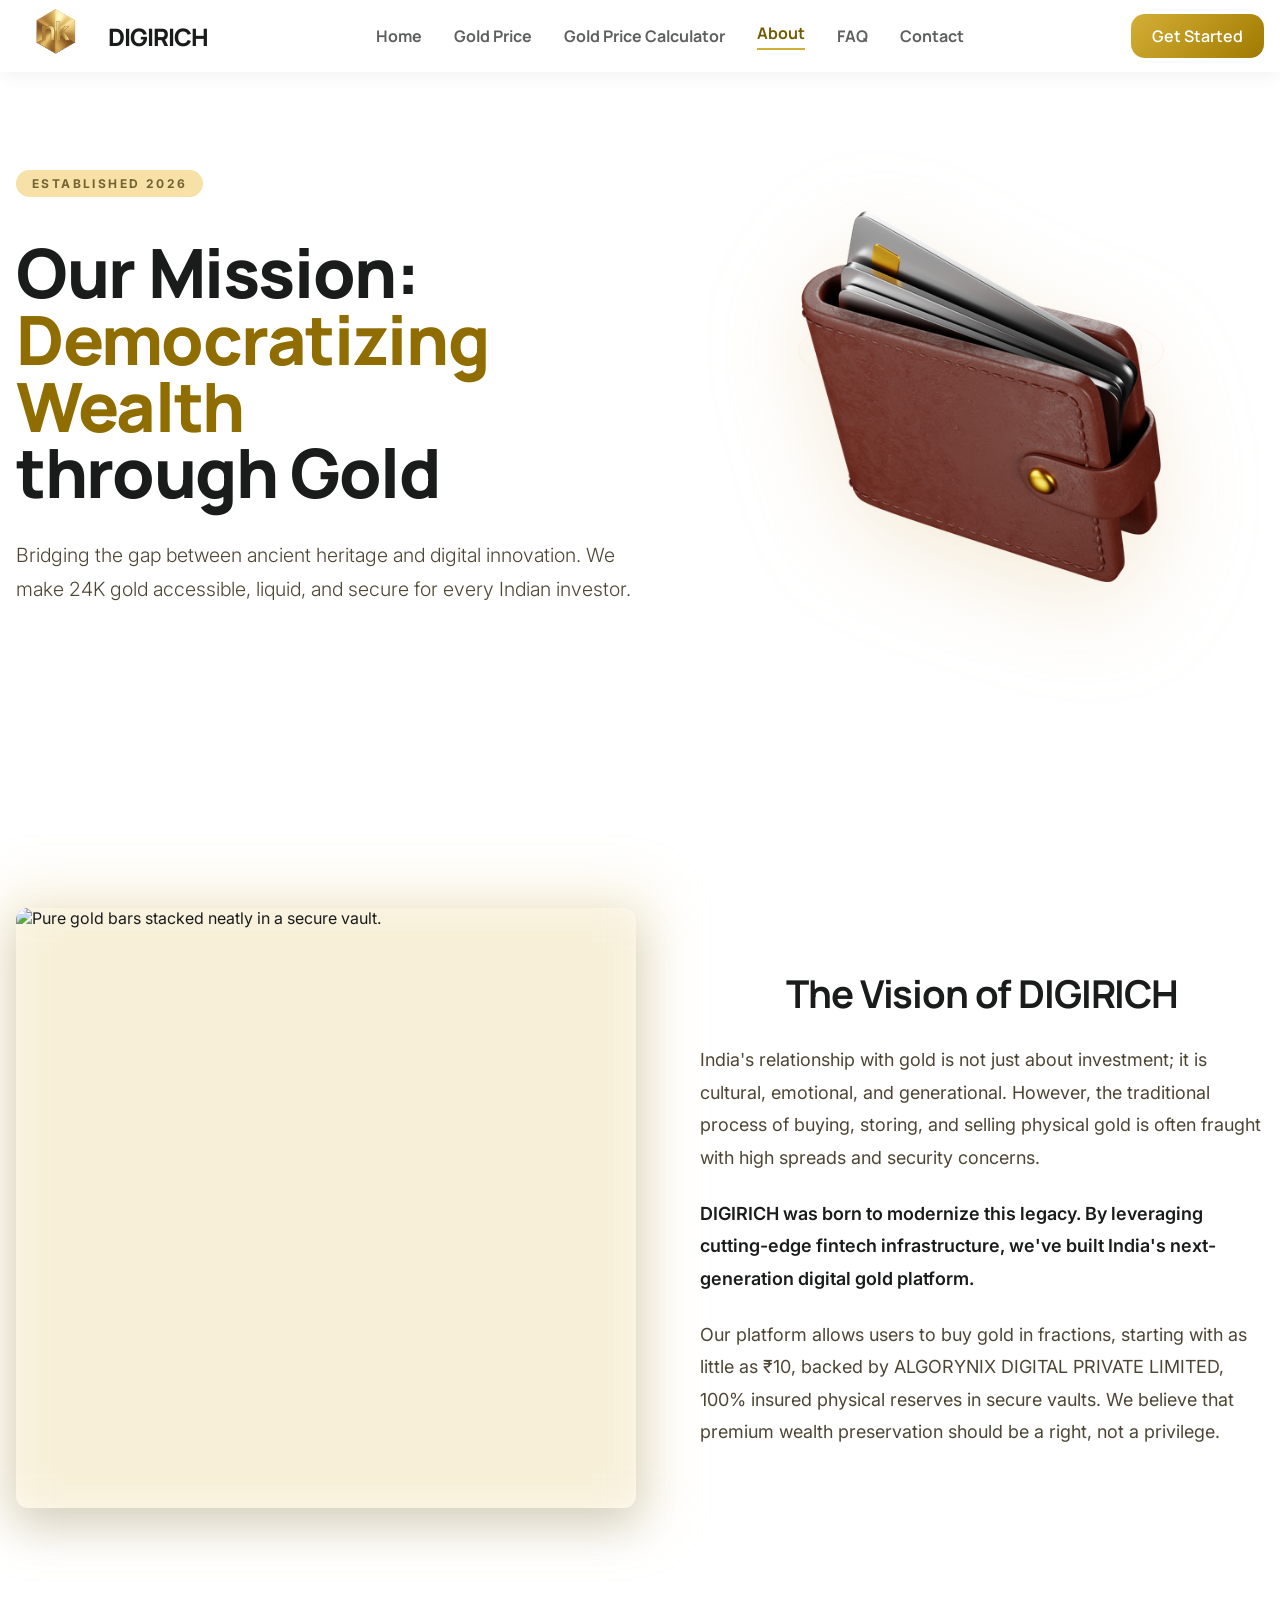
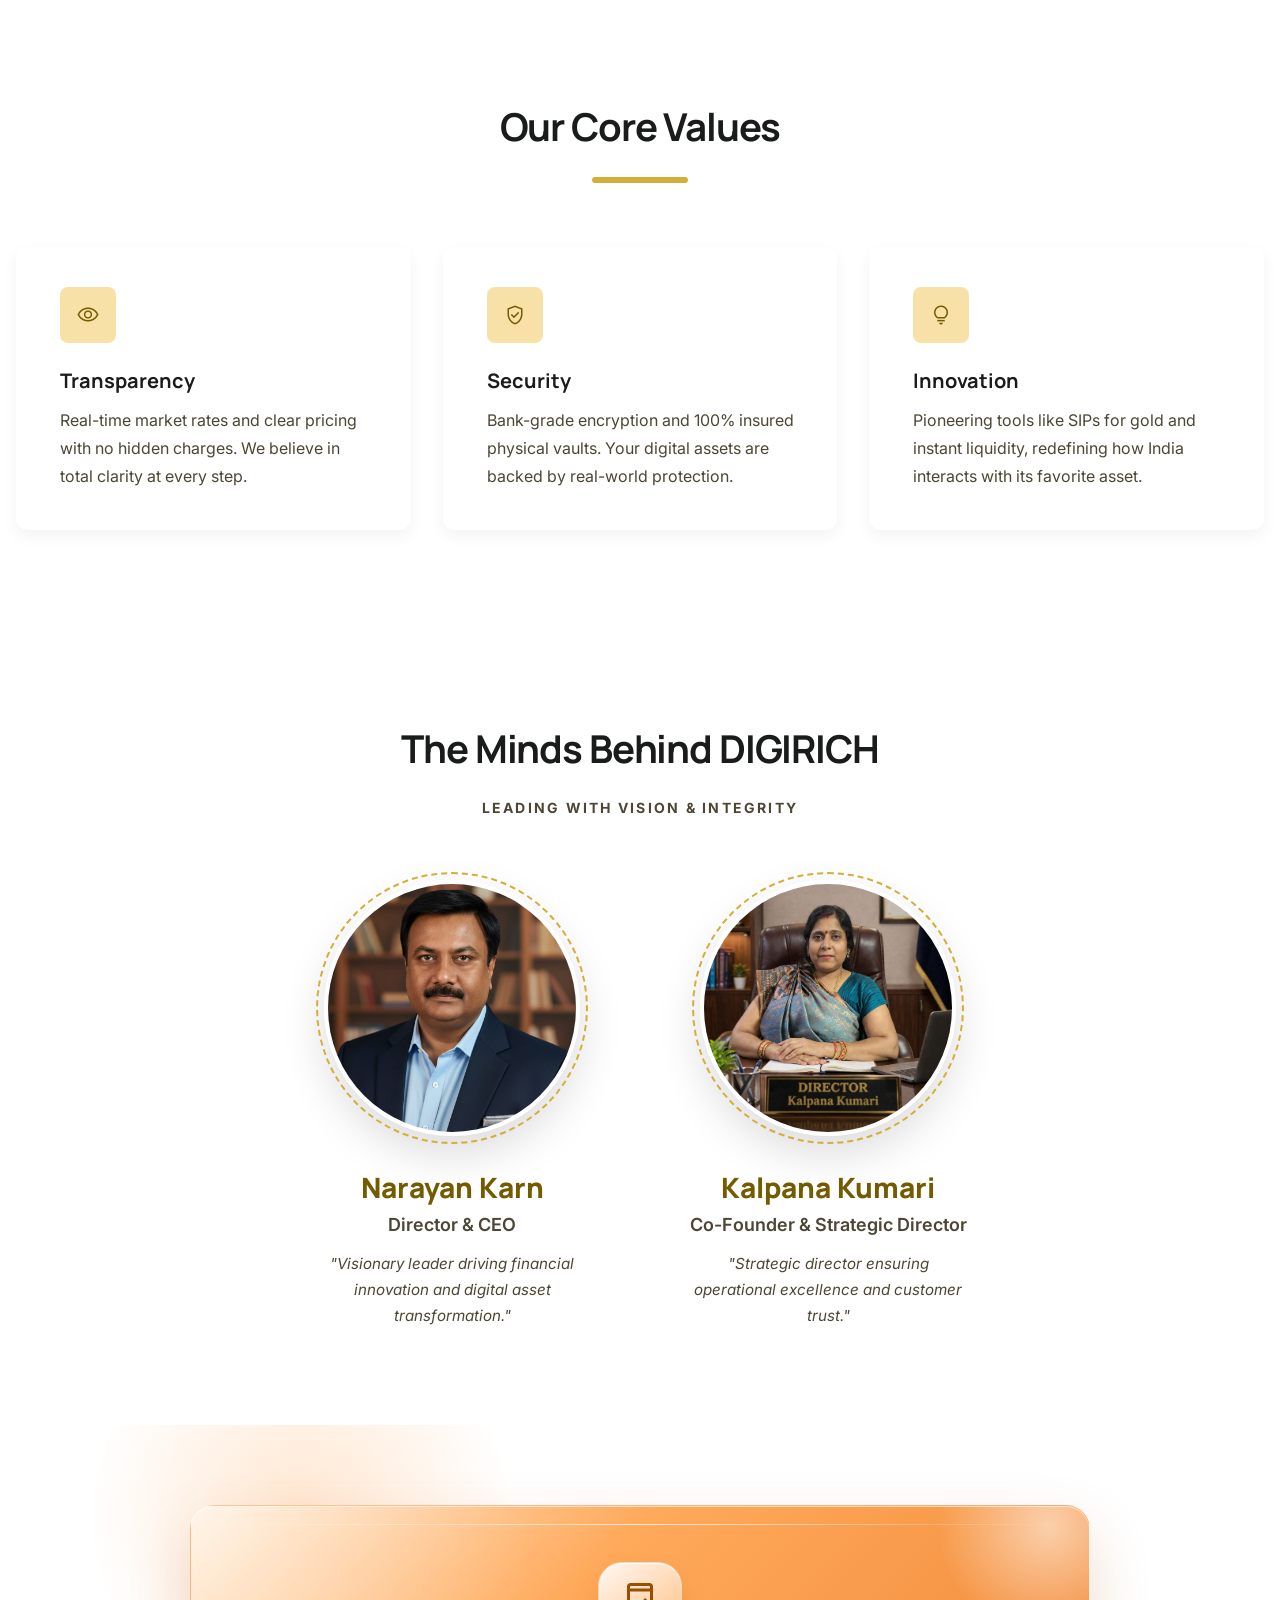
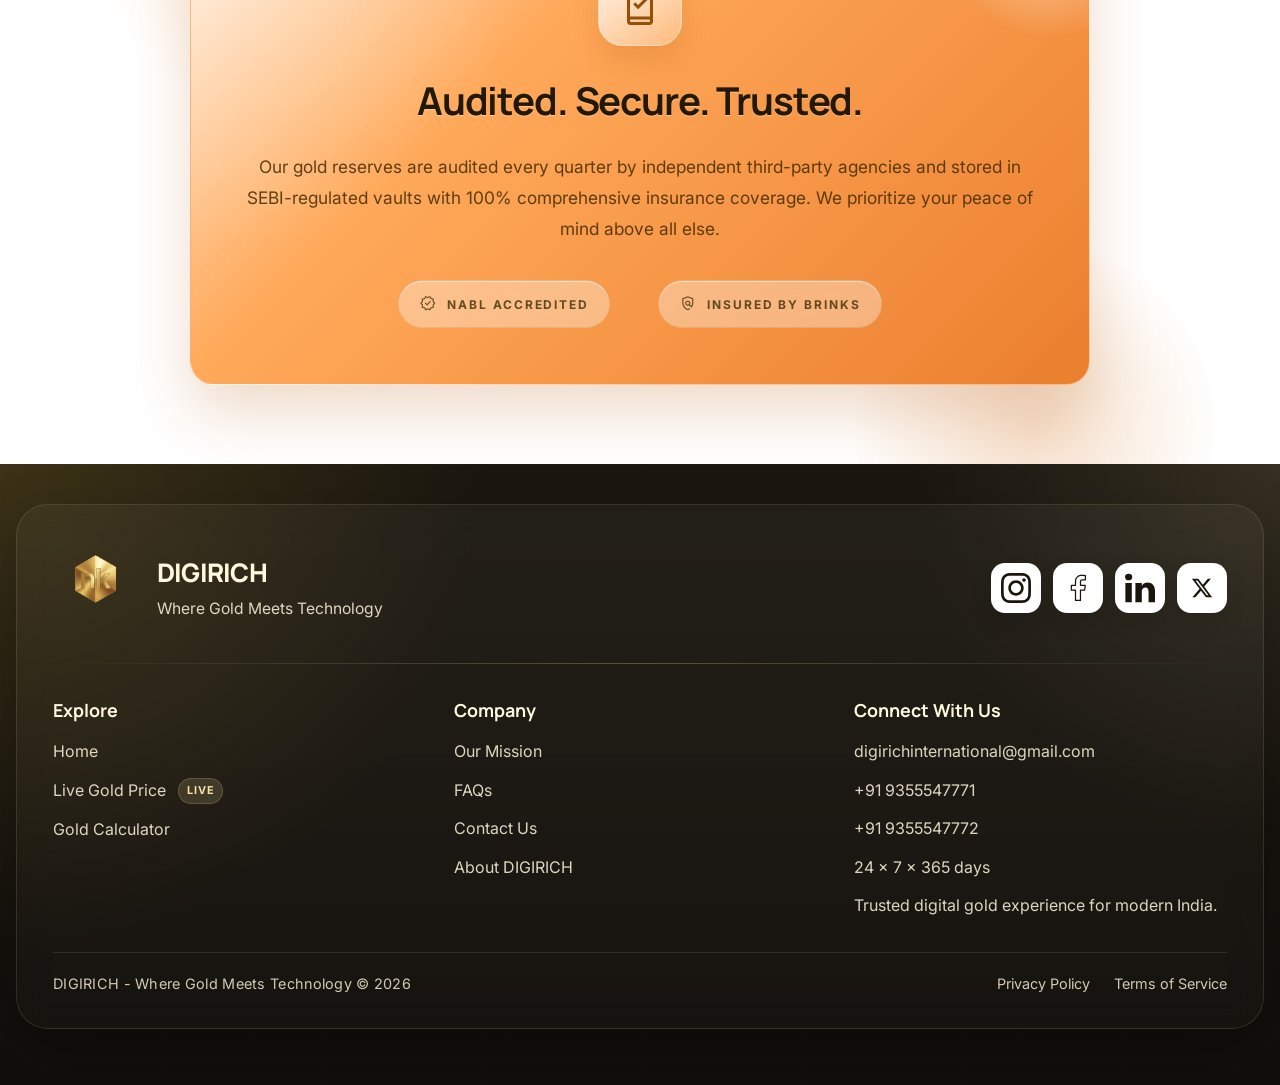
==== commit 4316163d: "add About, Contact, Privacy, Terms, FAQ, Price Calculator, and Gold Rates pages with shared styles" ====
--- a/about/index.html
+++ b/about/index.html
@@ -778,196 +778,7 @@
       }
     }
 
-    .site-footer {
-      position: relative;
-      padding: 40px 0 56px;
-      background:
-        radial-gradient(circle at top left, rgba(212, 175, 55, 0.18), transparent 34%),
-        radial-gradient(circle at top right, rgba(247, 225, 166, 0.12), transparent 26%),
-        linear-gradient(180deg, #1b1710 0%, #110f0b 100%);
-      overflow: hidden;
-    }
-
-    .site-footer::before {
-      content: "";
-      position: absolute;
-      inset: 0;
-      background-image:
-        linear-gradient(rgba(255, 255, 255, 0.025) 1px, transparent 1px),
-        linear-gradient(90deg, rgba(255, 255, 255, 0.025) 1px, transparent 1px);
-      background-size: 160px 160px;
-      opacity: 0.25;
-      pointer-events: none;
-    }
-
-    .footer-shell {
-      position: relative;
-      z-index: 1;
-      padding: 36px;
-      border: 1px solid rgba(247, 225, 166, 0.12);
-      border-radius: 32px;
-      background: linear-gradient(180deg, rgba(255, 255, 255, 0.04), rgba(255, 255, 255, 0.02));
-      box-shadow: 0 24px 60px rgba(0, 0, 0, 0.28);
-      backdrop-filter: blur(14px);
-    }
-
-    .footer-top,
-    .footer-bottom {
-      display: flex;
-      align-items: center;
-      justify-content: space-between;
-      gap: 24px;
-    }
-
-    .footer-identity {
-      display: flex;
-      align-items: center;
-      gap: 18px;
-    }
-
-    .footer-logo-badge {
-      display: grid;
-      place-items: center;
-      width: 64px;
-      height: 64px;
-      border-radius: 20px;
-      background: linear-gradient(135deg, #f7e1a6 0%, #d4af37 48%, #8b6a04 100%);
-      color: #16120b;
-      font-family: "Manrope", sans-serif;
-      font-size: 1.1rem;
-      font-weight: 800;
-      letter-spacing: 0.14em;
-      box-shadow: inset 0 1px 0 rgba(255, 255, 255, 0.35), 0 16px 36px rgba(212, 175, 55, 0.22);
-    }
-
-    .footer-brand {
-      margin: 0;
-      font-family: "Manrope", sans-serif;
-      font-size: clamp(1.35rem, 2vw, 1.75rem);
-      font-weight: 800;
-      letter-spacing: -0.03em;
-      color: #fff7de;
-    }
-
-    .footer-tagline {
-      margin: 6px 0 0;
-      max-width: 440px;
-      color: rgba(255, 247, 222, 0.7);
-      font-size: 0.98rem;
-      line-height: 1.7;
-    }
-
-    .footer-socials {
-      display: flex;
-      flex-wrap: wrap;
-      gap: 12px;
-    }
-
-    .footer-social {
-      display: inline-flex;
-      align-items: center;
-      justify-content: center;
-      width: 50px;
-      height: 50px;
-      border-radius: 14px;
-      color: #1b160d;
-      background: white;
-      transition: transform 0.25s ease, box-shadow 0.25s ease, background 0.25s ease;
-      box-shadow: 0 10px 20px rgba(0, 0, 0, 0.14);
-    }
-
-    .footer-social:hover {
-      transform: translateY(-3px);
-      background: linear-gradient(135deg, #fff8e6 0%, #f7e1a6 100%);
-      box-shadow: 0 14px 28px rgba(212, 175, 55, 0.18);
-    }
-
-    .footer-social svg {
-      width: 30px;
-      height: 30px;
-    }
-
-    .footer-divider {
-      height: 1px;
-      margin: 28px 0 34px;
-      background: linear-gradient(90deg, rgba(247, 225, 166, 0), rgba(247, 225, 166, 0.28), rgba(247, 225, 166, 0));
-    }
-
-    .footer-grid {
-      display: grid;
-      grid-template-columns: repeat(3, minmax(0, 1fr));
-      gap: 28px;
-    }
-
-    .footer-column-title {
-      margin: 0 0 16px;
-      font-family: "Manrope", sans-serif;
-      font-size: 1.12rem;
-      font-weight: 700;
-      color: #fff7de;
-    }
-
-    .footer-column-links {
-      display: grid;
-      gap: 12px;
-    }
-
-    .footer-column-links a,
-    .footer-contact-line {
-      color: rgba(255, 247, 222, 0.72);
-      font-size: 1rem;
-      line-height: 1.65;
-      transition: color 0.25s ease, transform 0.25s ease;
-    }
-
-    .footer-column-links a:hover,
-    .footer-legal a:hover,
-    .footer-contact-line:hover {
-      color: #f7e1a6;
-      transform: translateX(2px);
-    }
-
-    .footer-chip {
-      display: inline-flex;
-      align-items: center;
-      margin-left: 8px;
-      padding: 3px 8px;
-      border-radius: 999px;
-      background: rgba(247, 225, 166, 0.14);
-      border: 1px solid rgba(247, 225, 166, 0.18);
-      color: #f7e1a6;
-      font-size: 0.68rem;
-      font-weight: 700;
-      letter-spacing: 0.08em;
-      text-transform: uppercase;
-      vertical-align: middle;
-    }
-
-    .footer-bottom {
-      margin-top: 34px;
-      padding-top: 22px;
-      border-top: 1px solid rgba(247, 225, 166, 0.12);
-    }
-
-    .footer-copy {
-      margin: 0;
-      color: rgba(255, 247, 222, 0.6);
-      font-size: 0.9rem;
-      letter-spacing: 0.02em;
-    }
-
-    .footer-legal {
-      display: flex;
-      flex-wrap: wrap;
-      justify-content: flex-end;
-      gap: 18px 24px;
-    }
-
-    .footer-legal a {
-      color: rgba(255, 247, 222, 0.62);
-      font-size: 0.9rem;
-      transition: color 0.25s ease, transform 0.25s ease;
-    }
+
 
     @keyframes spin {
       from {
@@ -1078,16 +889,7 @@
         gap: 64px;
       }
 
-      .footer-top,
-      .footer-bottom {
-        flex-direction: column;
-        align-items: flex-start;
-      }
-
-      .footer-socials,
-      .footer-legal {
-        justify-content: flex-start;
-      }
+
     }
 
     @media (max-width: 640px) {
@@ -1160,24 +962,7 @@
         gap: 8px;
       }
 
-      .footer-shell {
-        padding: 28px 22px;
-        border-radius: 24px;
-      }
-
-      .footer-identity {
-        align-items: flex-start;
-      }
-
-      .footer-logo-badge {
-        width: 56px;
-        height: 56px;
-        border-radius: 18px;
-      }
-
-      .footer-grid {
-        gap: 24px;
-      }
+
 
       .value-card,
       .trust-card {
@@ -1214,6 +999,7 @@
         <a href="../price-calculator/">Gold Price Calculator</a>
         <a class="active" href="../about/">About</a>
         <a href="../faq/">FAQ</a>
+        <a href="../contact/">Contact</a>
       </nav>
       <a href="#" class="btn btn-primary btn-sm">Get Started</a>
     </div>
@@ -1415,7 +1201,7 @@
           </div>
 
           <div class="footer-socials">
-            <a class="footer-social" href="#" aria-label="Instagram">
+            <a class="footer-social" href="https://www.instagram.com/digirichindia/?hl=en" aria-label="Instagram" target="_blank" rel="noopener noreferrer">
               <svg xmlns="http://www.w3.org/2000/svg" viewBox="0 0 2476 2476" aria-hidden="true">
                 <path d="M825.4 1238c0-227.9 184.7-412.7 412.6-412.7 227.9 0 412.7 184.8 412.7 412.7 0 227.9-184.8 412.7-412.7 412.7-227.9 0-412.6-184.8-412.6-412.7m-223.1 0c0 351.1 284.6 635.7 635.7 635.7s635.7-284.6 635.7-635.7-284.6-635.7-635.7-635.7S602.3 886.9 602.3 1238m1148-660.9c0 82 66.5 148.6 148.6 148.6 82 0 148.6-66.6 148.6-148.6s-66.5-148.5-148.6-148.5-148.6 66.5-148.6 148.5M737.8 2245.7c-120.7-5.5-186.3-25.6-229.9-42.6-57.8-22.5-99-49.3-142.4-92.6-43.3-43.3-70.2-84.5-92.6-142.3-17-43.6-37.1-109.2-42.6-229.9-6-130.5-7.2-169.7-7.2-500.3s1.3-369.7 7.2-500.3c5.5-120.7 25.7-186.2 42.6-229.9 22.5-57.8 49.3-99 92.6-142.4 43.3-43.3 84.5-70.2 142.4-92.6 43.6-17 109.2-37.1 229.9-42.6 130.5-6 169.7-7.2 500.2-7.2 330.6 0 369.7 1.3 500.3 7.2 120.7 5.5 186.2 25.7 229.9 42.6 57.8 22.4 99 49.3 142.4 92.6 43.3 43.3 70.1 84.6 92.6 142.4 17 43.6 37.1 109.2 42.6 229.9 6 130.6 7.2 169.7 7.2 500.3 0 330.5-1.2 369.7-7.2 500.3-5.5 120.7-25.7 186.3-42.6 229.9-22.5 57.8-49.3 99-92.6 142.3-43.3 43.3-84.6 70.1-142.4 92.6-43.6 17-109.2 37.1-229.9 42.6-130.5 6-169.7 7.2-500.3 7.2-330.5 0-369.7-1.2-500.2-7.2M727.6 7.5c-131.8 6-221.8 26.9-300.5 57.5-81.4 31.6-150.4 74-219.3 142.8C139 276.6 96.6 345.6 65 427.1 34.4 505.8 13.5 595.8 7.5 727.6 1.4 859.6 0 901.8 0 1238s1.4 378.4 7.5 510.4c6 131.8 26.9 221.8 57.5 300.5 31.6 81.4 73.9 150.5 142.8 219.3 68.8 68.8 137.8 111.1 219.3 142.8 78.8 30.6 168.7 51.5 300.5 57.5 132.1 6 174.2 7.5 510.4 7.5 336.3 0 378.4-1.4 510.4-7.5 131.8-6 221.8-26.9 300.5-57.5 81.4-31.7 150.4-74 219.3-142.8 68.8-68.8 111.1-137.9 142.8-219.3 30.6-78.7 51.6-168.7 57.5-300.5 6-132.1 7.4-174.2 7.4-510.4s-1.4-378.4-7.4-510.4c-6-131.8-26.9-221.8-57.5-300.5-31.7-81.4-74-150.4-142.8-219.3C2199.4 139 2130.3 96.6 2049 65c-78.8-30.6-168.8-51.6-300.5-57.5-132-6-174.2-7.5-510.4-7.5-336.3 0-378.4 1.4-510.5 7.5" fill="currentColor"></path>
               </svg>
@@ -1425,12 +1211,12 @@
                 <path fill="currentColor" d="M17.9902344,1.5957031c-1.0087891-0.1067505-2.0227051-0.1586304-3.0371094-0.1552734C11.5898438,1.4404297,9.5,3.5819702,9.5,7.0302734v2.3408203H6.6748047c-0.276001-0.0001831-0.4998779,0.2234497-0.5,0.4994507v3.8511353c-0.0001831,0.276001,0.2234497,0.4998169,0.4994507,0.5H9.5v7.71875c-0.0001831,0.276001,0.2234497,0.4998169,0.4994507,0.5h3.9780884c0.276001,0.0001831,0.4998169-0.2234497,0.5-0.4994507v-7.7192993h2.8164673c0.2512207-0.000061,0.463501-0.1864014,0.4960938-0.4355469l0.4970703-3.8505859c0.0357056-0.2736816-0.1572266-0.5245361-0.4309692-0.5602417c-0.0216064-0.0028076-0.043335-0.0042114-0.0651245-0.0042114h-3.3135376V7.4121094c0-0.9697266,0.1953125-1.375,1.4082031-1.375l2.0390625-0.0009766c0.276001,0.0001221,0.4998169-0.2234497,0.5-0.4994507V2.0917969C18.4248657,1.8408203,18.2390137,1.6286621,17.9902344,1.5957031z M17.4248047,5.0361328l-1.5390625,0.0009766c-2.1582031,0-2.4082031,1.3554688-2.4082031,2.375v2.4590454c-0.0001221,0.2759399,0.2234497,0.4998169,0.4994507,0.499939h3.2456665l-0.3681641,2.8505859h-2.8769531c-0.276001-0.0001221-0.4998169,0.2234497-0.5,0.4994507v7.7192993H10.5v-7.71875c0.0001831-0.276001-0.2234497-0.4998169-0.4993896-0.5H7.1748047v-2.8505859H10c0.276001,0.0001831,0.4998169-0.2234497,0.5-0.4994507V7.0302734c0-2.8740234,1.664978-4.5898438,4.453125-4.5898438c1.0087891,0,1.9199219,0.0546875,2.4716797,0.1025391V5.0361328z"></path>
               </svg>
             </a>
-            <a class="footer-social" href="#" aria-label="LinkedIn">
+            <a class="footer-social" href="https://www.linkedin.com/in/digirich-india-29a139403/" aria-label="LinkedIn" target="_blank" rel="noopener noreferrer">
               <svg xmlns="http://www.w3.org/2000/svg" viewBox="0 5 1036 990" aria-hidden="true">
                 <path d="M0 120c0-33.334 11.667-60.834 35-82.5C58.333 15.833 88.667 5 126 5c36.667 0 66.333 10.666 89 32 23.333 22 35 50.666 35 86 0 32-11.333 58.666-34 80-23.333 22-54 33-92 33h-1c-36.667 0-66.333-11-89-33S0 153.333 0 120zm13 875V327h222v668H13zm345 0h222V622c0-23.334 2.667-41.334 8-54 9.333-22.667 23.5-41.834 42.5-57.5 19-15.667 42.833-23.5 71.5-23.5 74.667 0 112 50.333 112 151v357h222V612c0-98.667-23.333-173.5-70-224.5S857.667 311 781 311c-86 0-153 37-201 111v2h-1l1-2v-95H358c1.333 21.333 2 87.666 2 199 0 111.333-.667 267.666-2 469z" fill="currentColor"></path>
               </svg>
             </a>
-            <a class="footer-social" href="#" aria-label="X">
+            <a class="footer-social" href="https://x.com/DigirichIndia" aria-label="X" target="_blank" rel="noopener noreferrer">
               <svg xmlns="http://www.w3.org/2000/svg" viewBox="0 0 512 512" aria-hidden="true">
                 <g clip-path="url(#clip0_84_15698)">
                   <path fill="currentColor" d="M355.904 100H408.832L293.2 232.16L429.232 412H322.72L239.296 302.928L143.84 412H90.8805L214.56 270.64L84.0645 100H193.28L268.688 199.696L355.904 100ZM337.328 380.32H366.656L177.344 130.016H145.872L337.328 380.32Z"></path>
@@ -1454,7 +1240,6 @@
               <a href="../index.html">Home</a>
               <a href="../gold-rates/">Live Gold Price <span class="footer-chip">Live</span></a>
               <a href="../price-calculator/">Gold Calculator</a>
-              <a href="../about/">About DIGIRICH</a>
             </div>
           </div>
 
@@ -1463,8 +1248,8 @@
             <div class="footer-column-links">
               <a href="../about/">Our Mission</a>
               <a href="../faq/">FAQs</a>
-              <a href="#">Support Center</a>
-              <a href="#">Security Standards</a>
+              <a href="../contact/">Contact Us</a>
+              <a href="../about/">About DIGIRICH</a>
             </div>
           </div>
 
@@ -1474,7 +1259,7 @@
               <a class="footer-contact-line" href="mailto:digirichinternational@gmail.com">digirichinternational@gmail.com</a>
               <a class="footer-contact-line" href="tel:+919355547771">+91 9355547771</a>
               <a class="footer-contact-line" href="tel:+919355547772">+91 9355547772</a>
-              <span class="footer-contact-line">Mon to Sat, 9:00 AM - 7:00 PM IST</span>
+              <span class="footer-contact-line">24 x 7 x 365 days</span>
               <span class="footer-contact-line">Trusted digital gold experience for modern India.</span>
             </div>
           </div>
--- a/assets/css/style.css
+++ b/assets/css/style.css
@@ -102,7 +102,7 @@
 }
 
 .footer-logo {
-  height: 56px;
+  height: 86px;
   width: auto;
   display: block;
   margin-bottom: 8px;
@@ -2092,7 +2092,7 @@
 }
 
 .footer-logo {
-  height: 56px;
+  height: 86px;
   width: auto;
   display: block;
 }
@@ -2308,13 +2308,9 @@
   .gold-sidebar {
     grid-template-columns: repeat(3, 1fr);
   }
-<<<<<<< HEAD
-=======
-
   .calculator-metrics {
     grid-template-columns: 1fr;
   }
->>>>>>> 72923da33da87a584d90e97616dc8d93aaa64efb
 }
 
 @media (max-width: 760px) {
@@ -2479,9 +2475,6 @@
   .gold-periods {
     grid-template-columns: repeat(3, 1fr);
   }
-<<<<<<< HEAD
-=======
-
   .calculator-hero {
     padding: 42px 0 18px;
   }
@@ -2521,7 +2514,23 @@
     min-height: auto;
     padding: 28px 22px;
   }
->>>>>>> 72923da33da87a584d90e97616dc8d93aaa64efb
+
+  .footer-top,
+  .footer-bottom {
+    flex-direction: column;
+  }
+
+  .footer-socials {
+    justify-content: center;
+  }
+
+  .footer-bottom {
+    text-align: center;
+  }
+
+  .footer-legal {
+    justify-content: center;
+  }
 }
 
 @keyframes orbit-pulse {
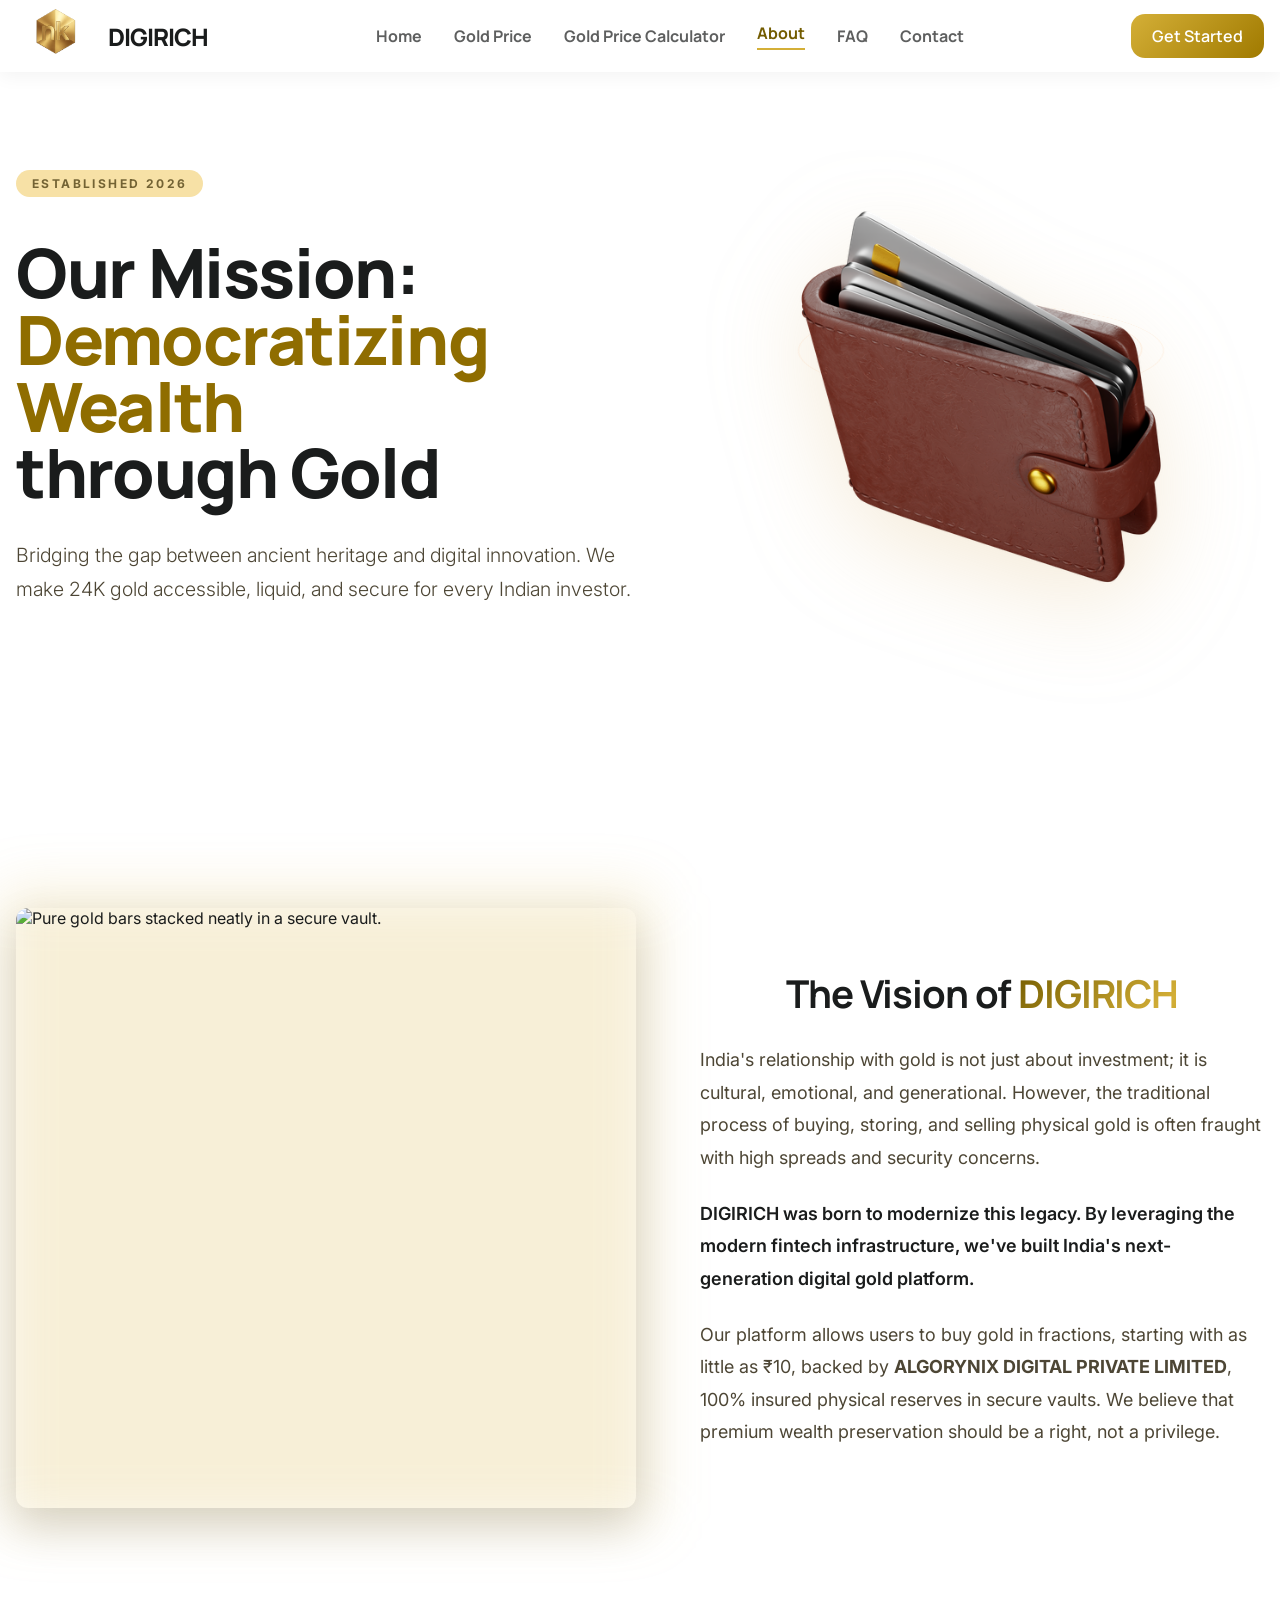
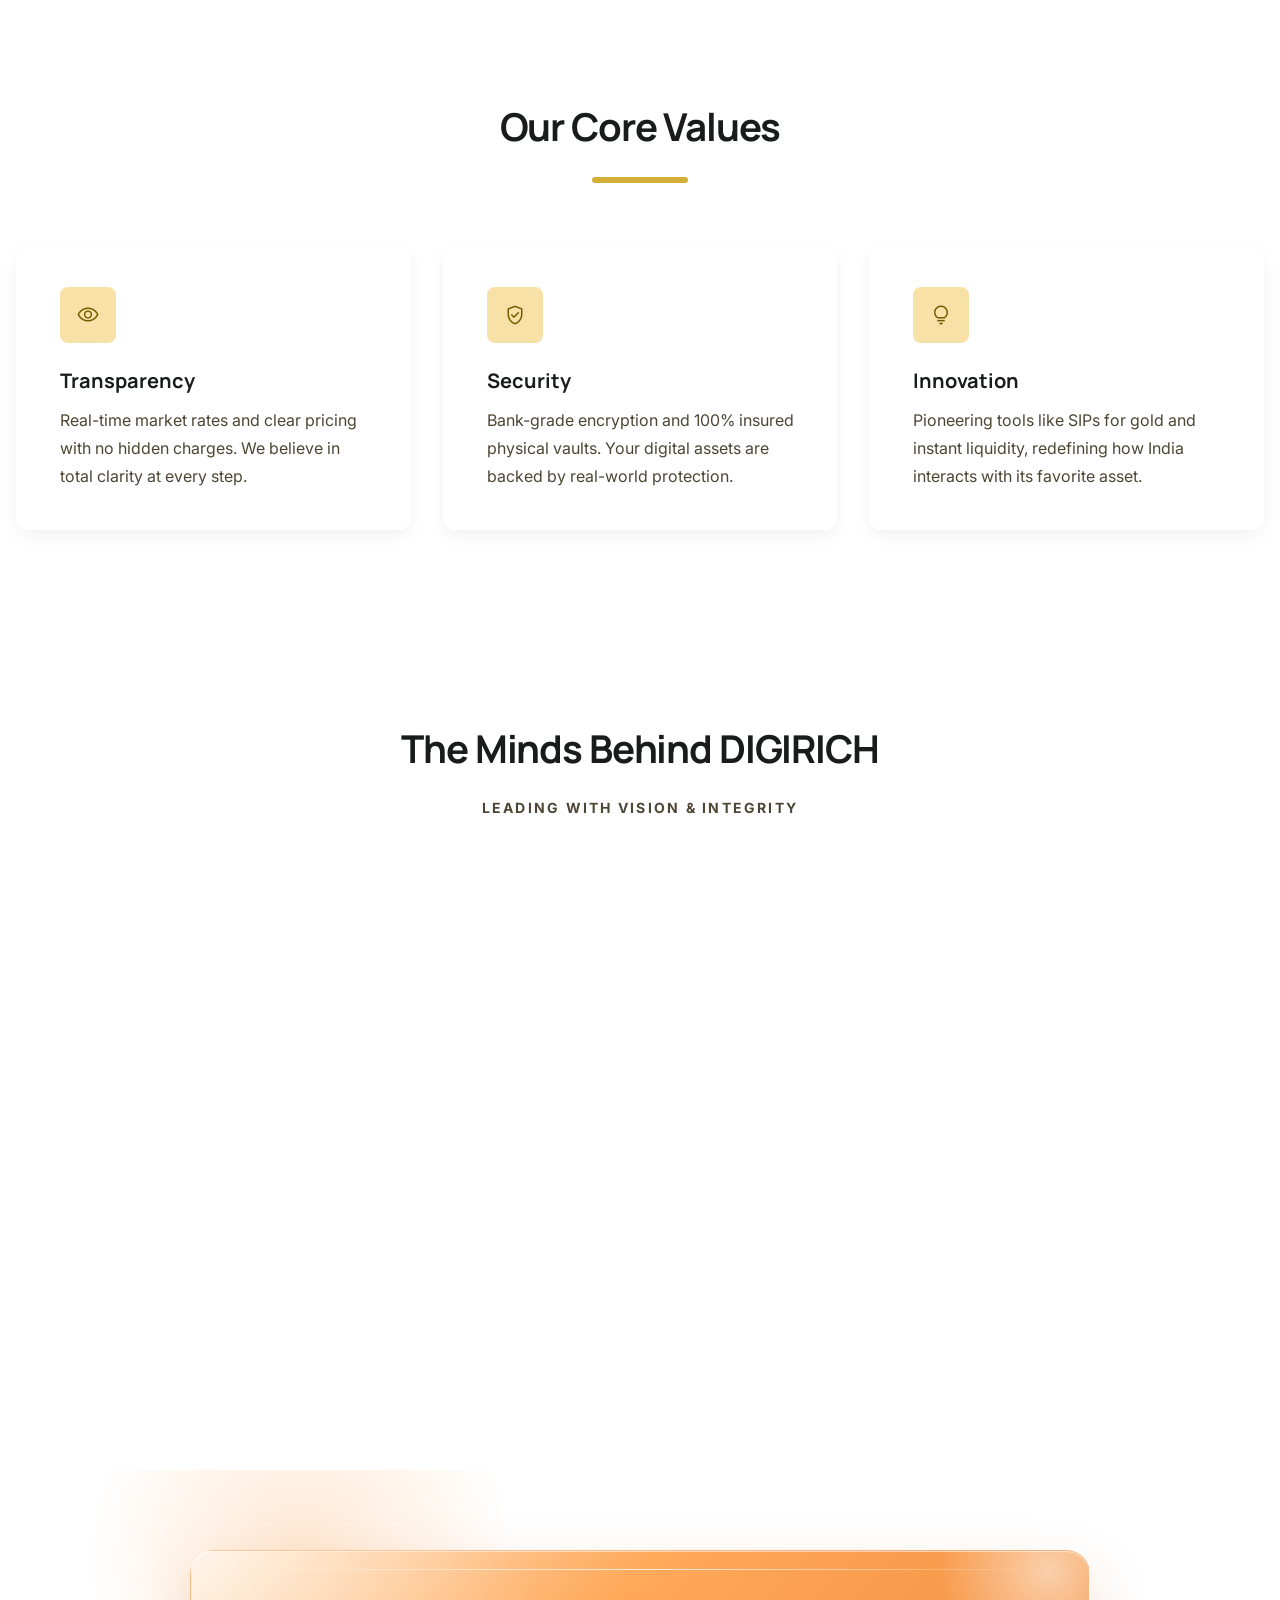
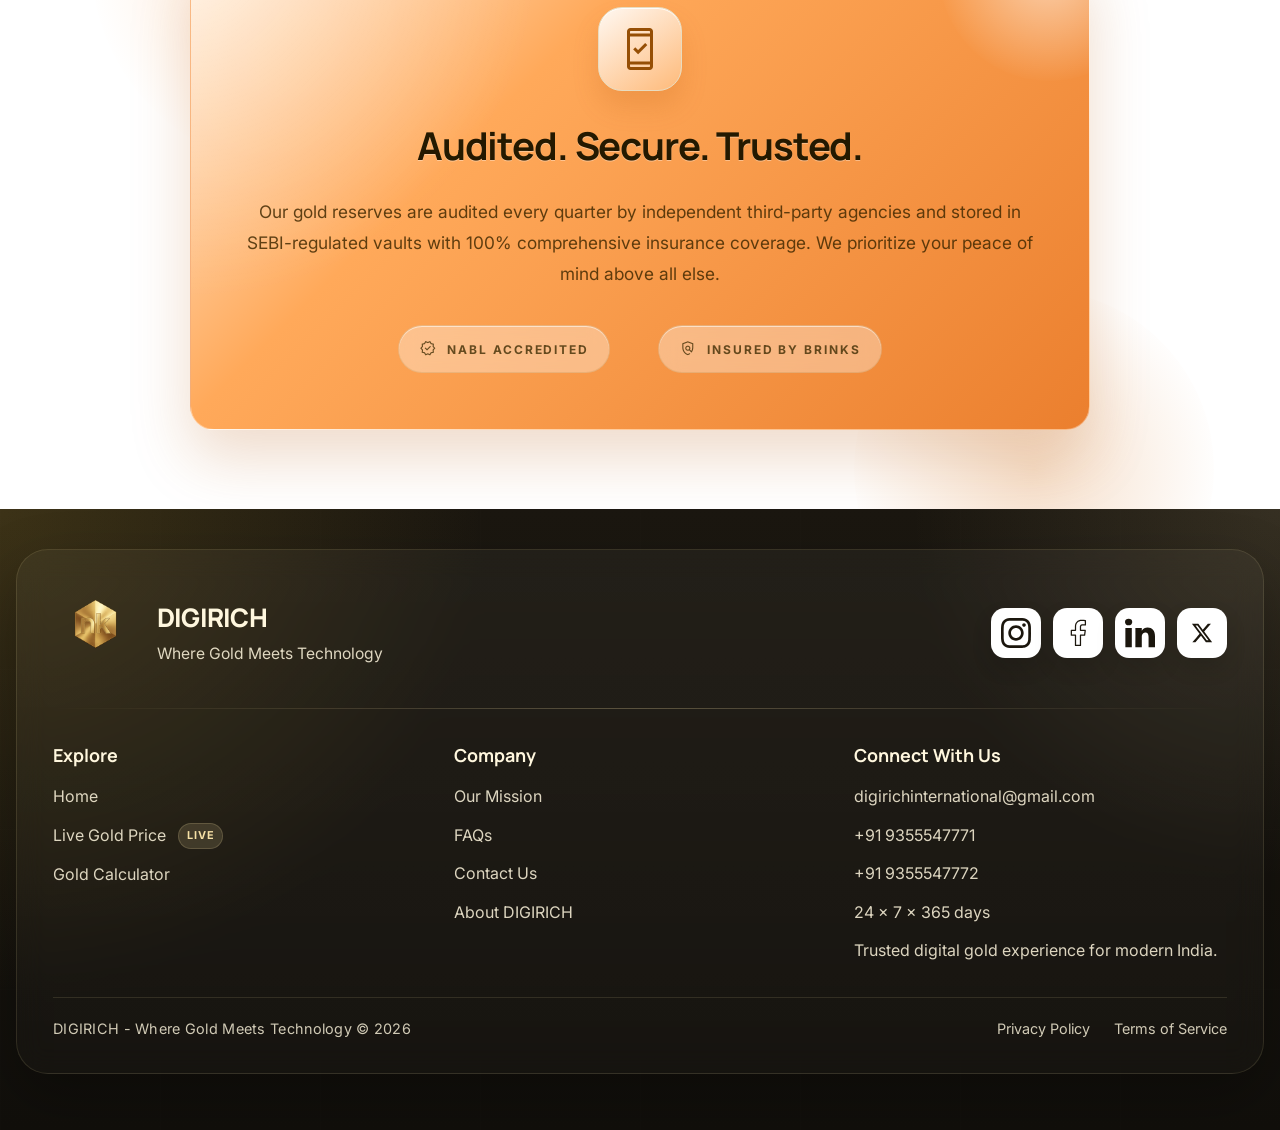
==== commit 431c2ddf: "feat: add new about and contact pages with responsive layouts and custom styling" ====
--- a/about/index.html
+++ b/about/index.html
@@ -8,9 +8,24 @@
   <link rel="preconnect" href="https://fonts.gstatic.com" crossorigin>
   <link href="https://fonts.googleapis.com/css2?family=Outfit:wght@300;400;500;600;700;800&display=swap" rel="stylesheet">
   <link href="https://fonts.googleapis.com/css2?family=Manrope:wght@400;600;700;800&family=Inter:wght@300;400;500;600&display=swap" rel="stylesheet">
-  <link href="https://fonts.googleapis.com/css2?family=Material+Symbols+Outlined:wght,FILL@100..700,0..1&display=swap" rel="stylesheet">
-  <link rel="stylesheet" href="../assets/css/style.css" />
-  <style>
+   <link href="https://fonts.googleapis.com/css2?family=Material+Symbols+Outlined:wght,FILL@100..700,0..1&display=swap" rel="stylesheet">
+   <link rel="stylesheet" href="../assets/css/style.css" />
+   <link rel="stylesheet" href="https://cdnjs.cloudflare.com/ajax/libs/font-awesome/6.0.0/css/all.min.css">
+   <script src="https://cdnjs.cloudflare.com/ajax/libs/gsap/3.12.2/gsap.min.js"></script>
+   <script src="https://cdnjs.cloudflare.com/ajax/libs/gsap/3.12.2/ScrollTrigger.min.js"></script>
+   <style>
+    .shine-text {
+      background: linear-gradient(135deg, #735c00 0%, #d4af37 50%, #735c00 100%);
+      -webkit-background-clip: text;
+      -webkit-text-fill-color: transparent;
+      background-size: 200% auto;
+      animation: shine-text 4s linear infinite;
+    }
+
+    @keyframes shine-text {
+      to { background-position: 200% center; }
+    }
+
     :root {
       --color-background: #ffffff;
       --color-surface: #ffffff;
@@ -583,6 +598,33 @@
       font-weight: 600;
     }
 
+    .founder-phone {
+      display: inline-flex;
+      align-items: center;
+      gap: 8px;
+      margin-top: 12px;
+      padding: 6px 16px;
+      background: rgba(115, 92, 0, 0.05);
+      border: 1px solid rgba(115, 92, 0, 0.1);
+      border-radius: var(--radius-full);
+      color: var(--color-primary);
+      font-weight: 700;
+      font-size: 0.95rem;
+      transition: all 0.3s ease;
+      text-decoration: none;
+    }
+
+    .founder-phone:hover {
+      background: var(--color-primary);
+      color: #fff;
+      transform: translateY(-2px);
+      box-shadow: 0 4px 12px rgba(115, 92, 0, 0.2);
+    }
+
+    .founder-phone i {
+      font-size: 0.85rem;
+    }
+
     .founder-quote {
       max-width: 280px;
       margin: 16px auto 0;
@@ -590,6 +632,12 @@
       font-size: 0.95rem;
       line-height: 1.7;
       font-style: italic;
+    }
+
+    .founder-card {
+      text-align: center;
+      opacity: 0;
+      transform: translateY(30px);
     }
 
     .trust {
@@ -1058,7 +1106,7 @@
         </div>
 
         <div class="story-copy">
-          <h2>The Vision of DIGIRICH</h2>
+          <h2>The Vision of <span class="shine-text">DIGIRICH</span></h2>
           <div class="story-text">
             <p>
               India's relationship with gold is not just about investment; it is cultural, emotional,
@@ -1066,12 +1114,11 @@
               physical gold is often fraught with high spreads and security concerns.
             </p>
             <p class="emphasis">
-              DIGIRICH was born to modernize this legacy. By leveraging cutting-edge fintech
-              infrastructure, we've built India's next-generation digital gold platform.
+              DIGIRICH was born to modernize this legacy. By leveraging the modern fintech infrastructure, we've built India's next-generation digital gold platform.
             </p>
             <p>
               Our platform allows users to buy gold in fractions, starting with as little as
-              &#8377;10, backed by ALGORYNIX DIGITAL PRIVATE LIMITED, 100% insured physical reserves in secure vaults. We believe that
+              &#8377;10, backed by <b>ALGORYNIX DIGITAL PRIVATE LIMITED</b>, 100% insured physical reserves in secure vaults. We believe that
               premium wealth preservation should be a right, not a privilege.
             </p>
           </div>
@@ -1129,36 +1176,41 @@
           <h2 class="section-title">The Minds Behind DIGIRICH</h2>
           <p class="section-label">Leading with Vision &amp; Integrity</p>
         </div>
-
         <div class="founders">
-          <article class="founder-card">
+          <article class="founder-card" id="founder-narayan">
             <div class="founder-avatar-wrap">
               <div class="founder-ring" aria-hidden="true"></div>
               <div class="founder-avatar">
                 <img
                   src="../assets/images/narayan-karn.jpeg"
-                  alt="Arjun Mehta, Co-Founder and CEO"
+                  alt="Narayan Karn, Director and CEO"
                 >
               </div>
             </div>
             <h3>Narayan Karn</h3>
             <p class="founder-role">Director &amp; CEO</p>
             <p class="founder-quote">"Visionary leader driving financial innovation and digital asset transformation."</p>
+            <a href="tel:+919355547771" class="founder-phone">
+              <i class="fas fa-phone"></i> +91 9355547771
+            </a>
           </article>
-
-          <article class="founder-card">
+ 
+           <article class="founder-card" id="founder-kalpana">
             <div class="founder-avatar-wrap">
               <div class="founder-ring" aria-hidden="true"></div>
               <div class="founder-avatar">
                 <img
                   src="../assets/images/kalpana-karn.jpeg"
-                  alt="Ananya Sharma, Co-Founder and CTO"
+                  alt="Kalpana Kumari, Co-Founder and Strategic Director"
                 >
               </div>
             </div>
             <h3>Kalpana Kumari</h3>
             <p class="founder-role">Co-Founder &amp; Strategic Director</p>
             <p class="founder-quote">"Strategic director ensuring operational excellence and customer trust."</p>
+            <a href="tel:+919355547772" class="founder-phone">
+              <i class="fas fa-phone"></i> +91 9355547772
+            </a>
           </article>
         </div>
       </div>
@@ -1276,5 +1328,73 @@
     </div>
   </footer>
   <script src="../assets/js/script.js"></script>
+  <script>
+    gsap.registerPlugin(ScrollTrigger);
+
+    // Team Section Animations
+    document.addEventListener('DOMContentLoaded', () => {
+      // Entrance Animation
+      gsap.to('.founder-card', {
+        scrollTrigger: {
+          trigger: '.founders',
+          start: 'top 85%',
+        },
+        opacity: 1,
+        y: 0,
+        duration: 0.8,
+        stagger: 0.3,
+        ease: "power3.out"
+      });
+
+      // Hover Interaction: 3D Tilt
+      document.querySelectorAll('.founder-card').forEach(card => {
+        card.addEventListener('mousemove', (e) => {
+          const rect = card.getBoundingClientRect();
+          const x = e.clientX - rect.left;
+          const y = e.clientY - rect.top;
+          const centerX = rect.width / 2;
+          const centerY = rect.height / 2;
+          const rotateX = ((y - centerY) / centerY) * -8;
+          const rotateY = ((x - centerX) / centerX) * 8;
+
+          gsap.to(card, {
+            rotateX: rotateX,
+            rotateY: rotateY,
+            scale: 1.05,
+            duration: 0.5,
+            ease: "power2.out",
+            overwrite: true
+          });
+
+          // Animate Ring on hover
+          const ring = card.querySelector('.founder-ring');
+          gsap.to(ring, {
+            rotate: rotateY * 5,
+            scale: 1.1,
+            borderColor: "#d4af37",
+            duration: 0.5
+          });
+        });
+
+        card.addEventListener('mouseleave', () => {
+          gsap.to(card, {
+            rotateX: 0,
+            rotateY: 0,
+            scale: 1,
+            duration: 0.8,
+            ease: "back.out(1.7)"
+          });
+
+          const ring = card.querySelector('.founder-ring');
+          gsap.to(ring, {
+            rotate: 0,
+            scale: 1,
+            borderColor: "rgba(212, 175, 55, 0.4)",
+            duration: 0.8
+          });
+        });
+      });
+    });
+  </script>
 </body>
 </html>
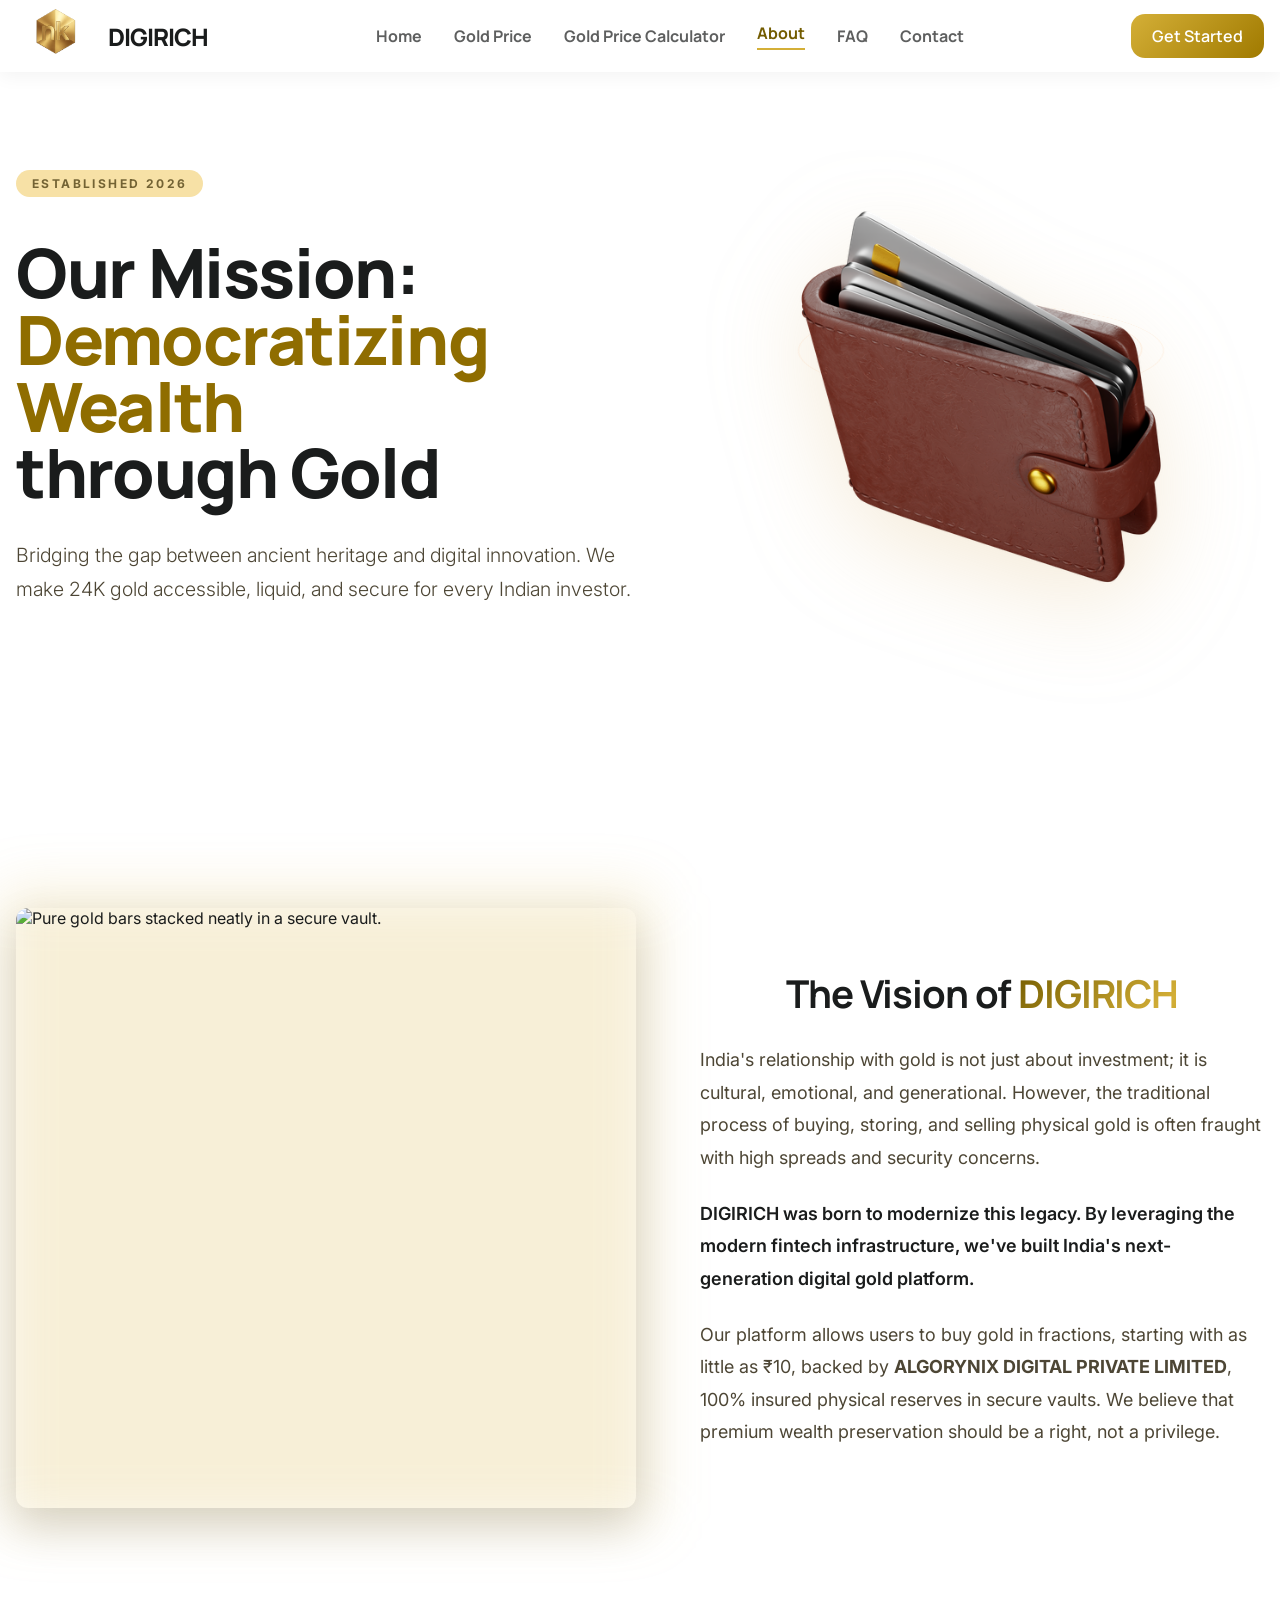
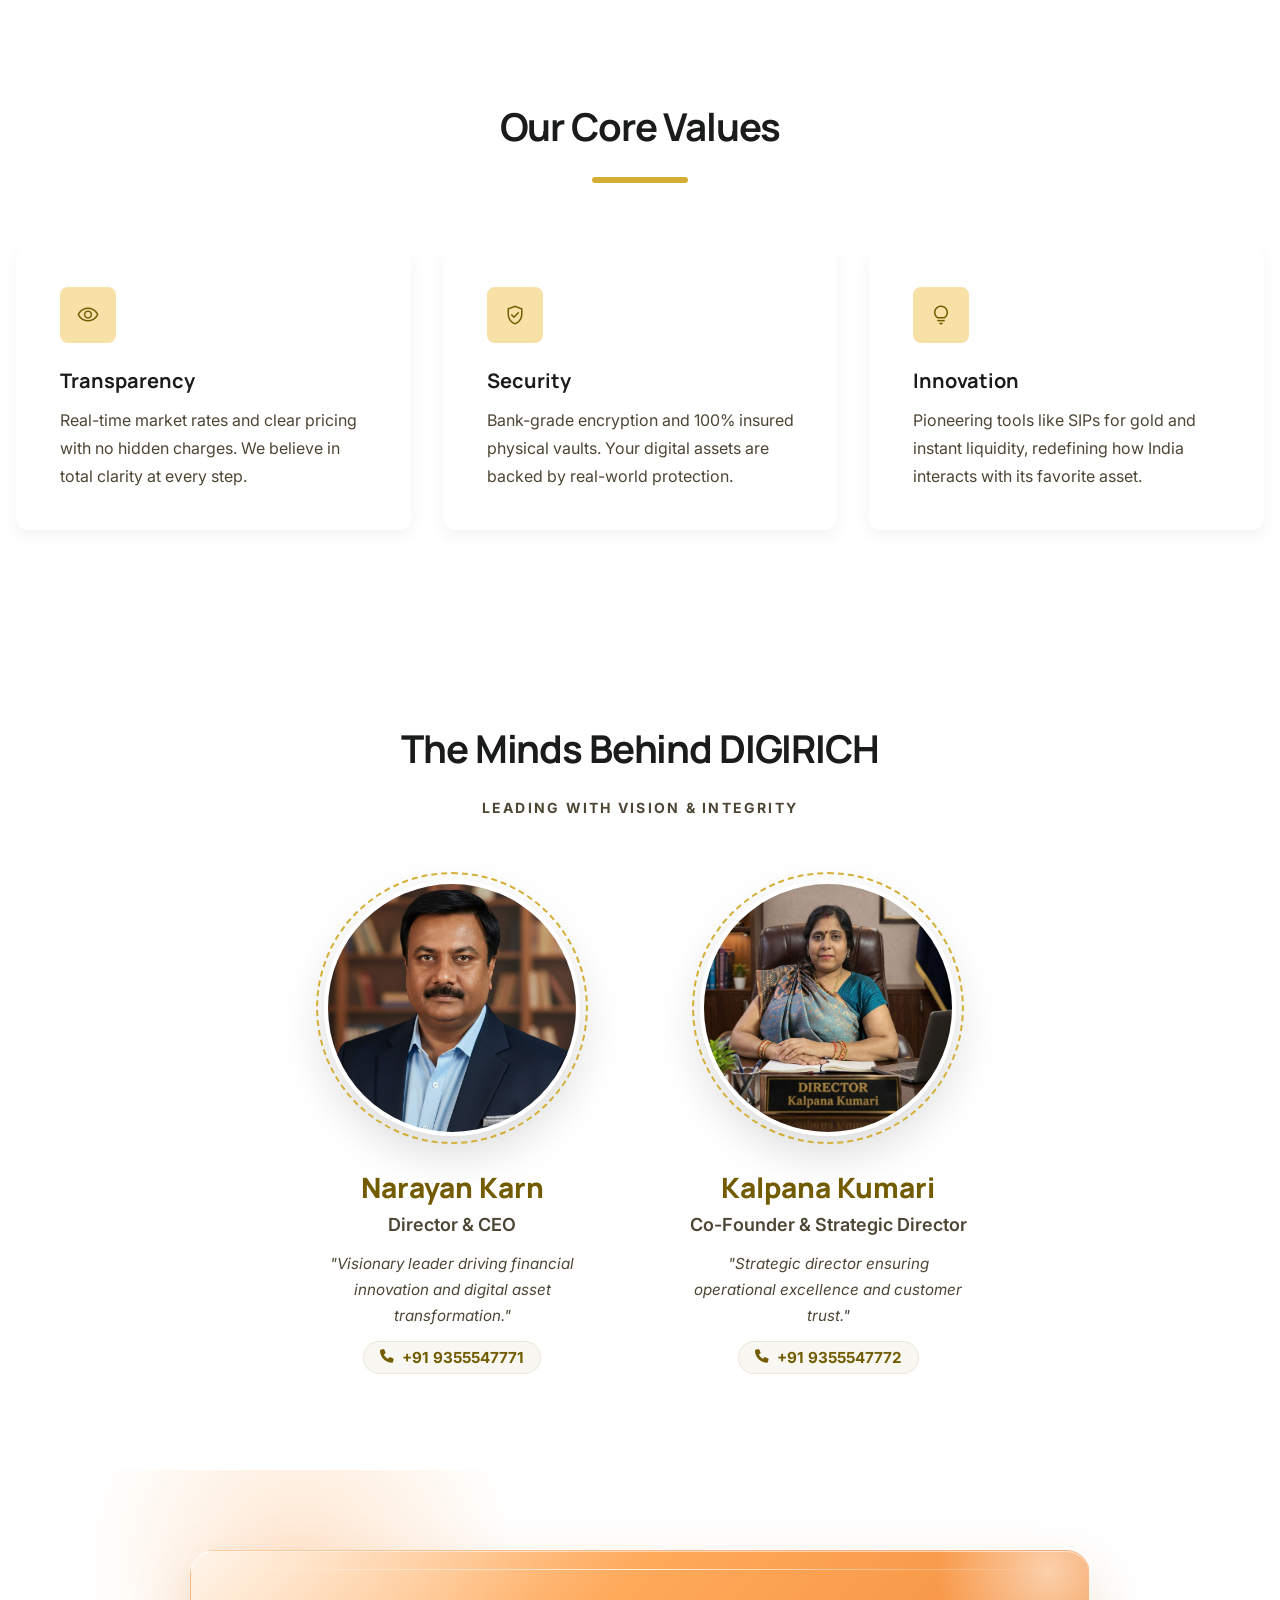
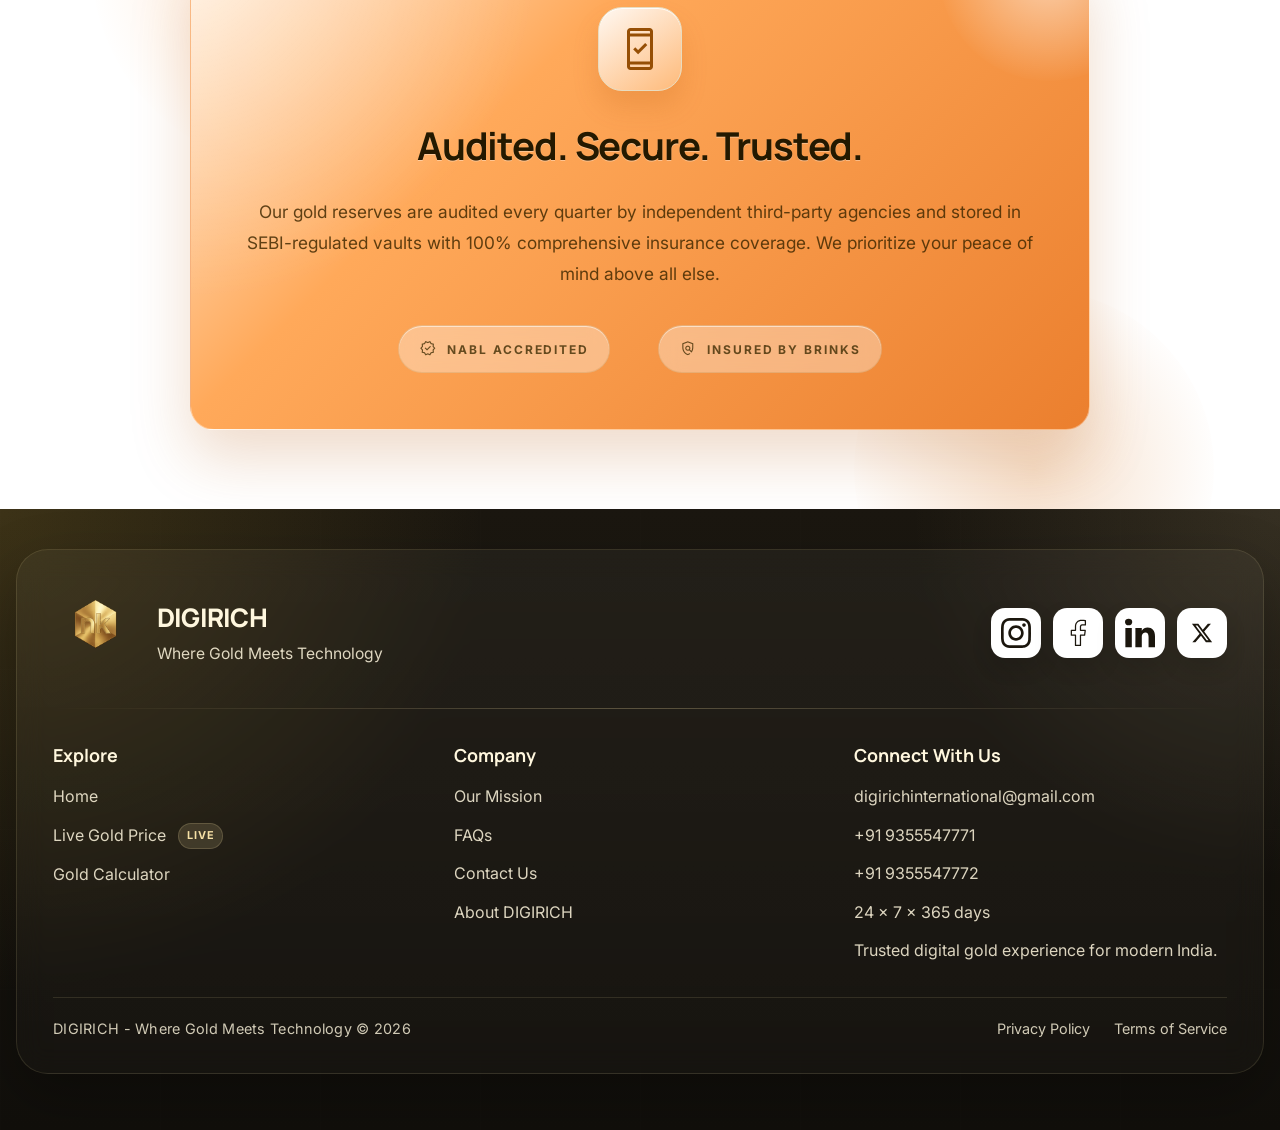
==== commit d34e5a1d: "removed animations from phone screens" ====
--- a/about/index.html
+++ b/about/index.html
@@ -636,8 +636,7 @@
 
     .founder-card {
       text-align: center;
-      opacity: 0;
-      transform: translateY(30px);
+      /* Initial state handled by GSAP matchMedia to allow mobile fallback */
     }
 
     .trust {
@@ -1333,66 +1332,79 @@
 
     // Team Section Animations
     document.addEventListener('DOMContentLoaded', () => {
-      // Entrance Animation
-      gsap.to('.founder-card', {
-        scrollTrigger: {
-          trigger: '.founders',
-          start: 'top 85%',
-        },
-        opacity: 1,
-        y: 0,
-        duration: 0.8,
-        stagger: 0.3,
-        ease: "power3.out"
-      });
-
-      // Hover Interaction: 3D Tilt
-      document.querySelectorAll('.founder-card').forEach(card => {
-        card.addEventListener('mousemove', (e) => {
-          const rect = card.getBoundingClientRect();
-          const x = e.clientX - rect.left;
-          const y = e.clientY - rect.top;
-          const centerX = rect.width / 2;
-          const centerY = rect.height / 2;
-          const rotateX = ((y - centerY) / centerY) * -8;
-          const rotateY = ((x - centerX) / centerX) * 8;
-
-          gsap.to(card, {
-            rotateX: rotateX,
-            rotateY: rotateY,
-            scale: 1.05,
-            duration: 0.5,
-            ease: "power2.out",
-            overwrite: true
+      let mm = gsap.matchMedia();
+
+      mm.add("(min-width: 992px)", () => {
+        // Initial state for desktop only
+        gsap.set('.founder-card', { opacity: 0, y: 30 });
+
+        // Entrance Animation
+        gsap.to('.founder-card', {
+          scrollTrigger: {
+            trigger: '.founders',
+            start: 'top 85%',
+          },
+          opacity: 1,
+          y: 0,
+          duration: 0.8,
+          stagger: 0.3,
+          ease: "power3.out"
+        });
+
+        // Hover Interaction: 3D Tilt
+        document.querySelectorAll('.founder-card').forEach(card => {
+          card.addEventListener('mousemove', (e) => {
+            const rect = card.getBoundingClientRect();
+            const x = e.clientX - rect.left;
+            const y = e.clientY - rect.top;
+            const centerX = rect.width / 2;
+            const centerY = rect.height / 2;
+            const rotateX = ((y - centerY) / centerY) * -8;
+            const rotateY = ((x - centerX) / centerX) * 8;
+
+            gsap.to(card, {
+              rotateX: rotateX,
+              rotateY: rotateY,
+              scale: 1.05,
+              duration: 0.5,
+              ease: "power2.out",
+              overwrite: true
+            });
+
+            // Animate Ring on hover
+            const ring = card.querySelector('.founder-ring');
+            gsap.to(ring, {
+              rotate: rotateY * 5,
+              scale: 1.1,
+              borderColor: "#d4af37",
+              duration: 0.5
+            });
           });
 
-          // Animate Ring on hover
-          const ring = card.querySelector('.founder-ring');
-          gsap.to(ring, {
-            rotate: rotateY * 5,
-            scale: 1.1,
-            borderColor: "#d4af37",
-            duration: 0.5
+          card.addEventListener('mouseleave', () => {
+            gsap.to(card, {
+              rotateX: 0,
+              rotateY: 0,
+              scale: 1,
+              duration: 0.8,
+              ease: "back.out(1.7)"
+            });
+
+            const ring = card.querySelector('.founder-ring');
+            gsap.to(ring, {
+              rotate: 0,
+              scale: 1,
+              borderColor: "rgba(212, 175, 55, 0.4)",
+              duration: 0.8
+            });
           });
         });
 
-        card.addEventListener('mouseleave', () => {
-          gsap.to(card, {
-            rotateX: 0,
-            rotateY: 0,
-            scale: 1,
-            duration: 0.8,
-            ease: "back.out(1.7)"
-          });
-
-          const ring = card.querySelector('.founder-ring');
-          gsap.to(ring, {
-            rotate: 0,
-            scale: 1,
-            borderColor: "rgba(212, 175, 55, 0.4)",
-            duration: 0.8
-          });
-        });
+        return () => {
+          // Cleanup
+          gsap.set('.founder-card', { clearProps: "all" });
+          gsap.set('.founder-ring', { clearProps: "all" });
+        };
       });
     });
   </script>
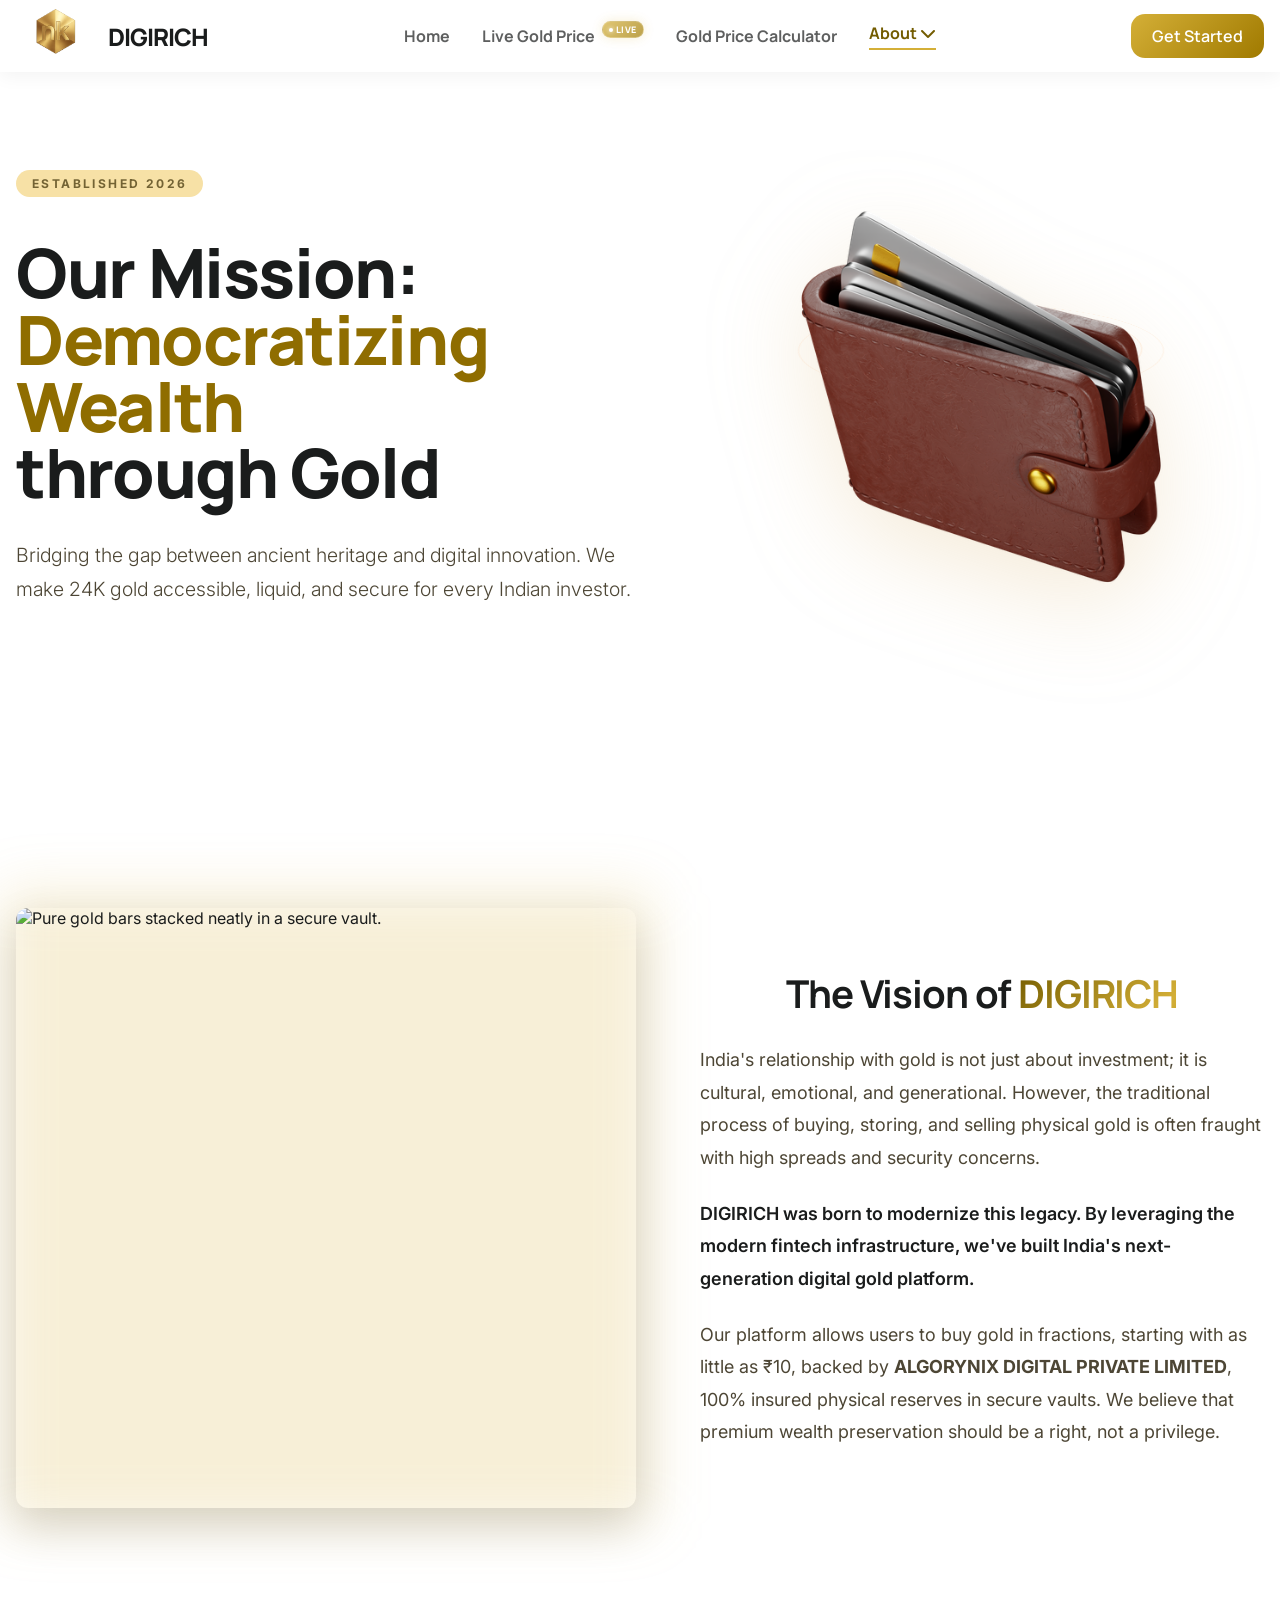
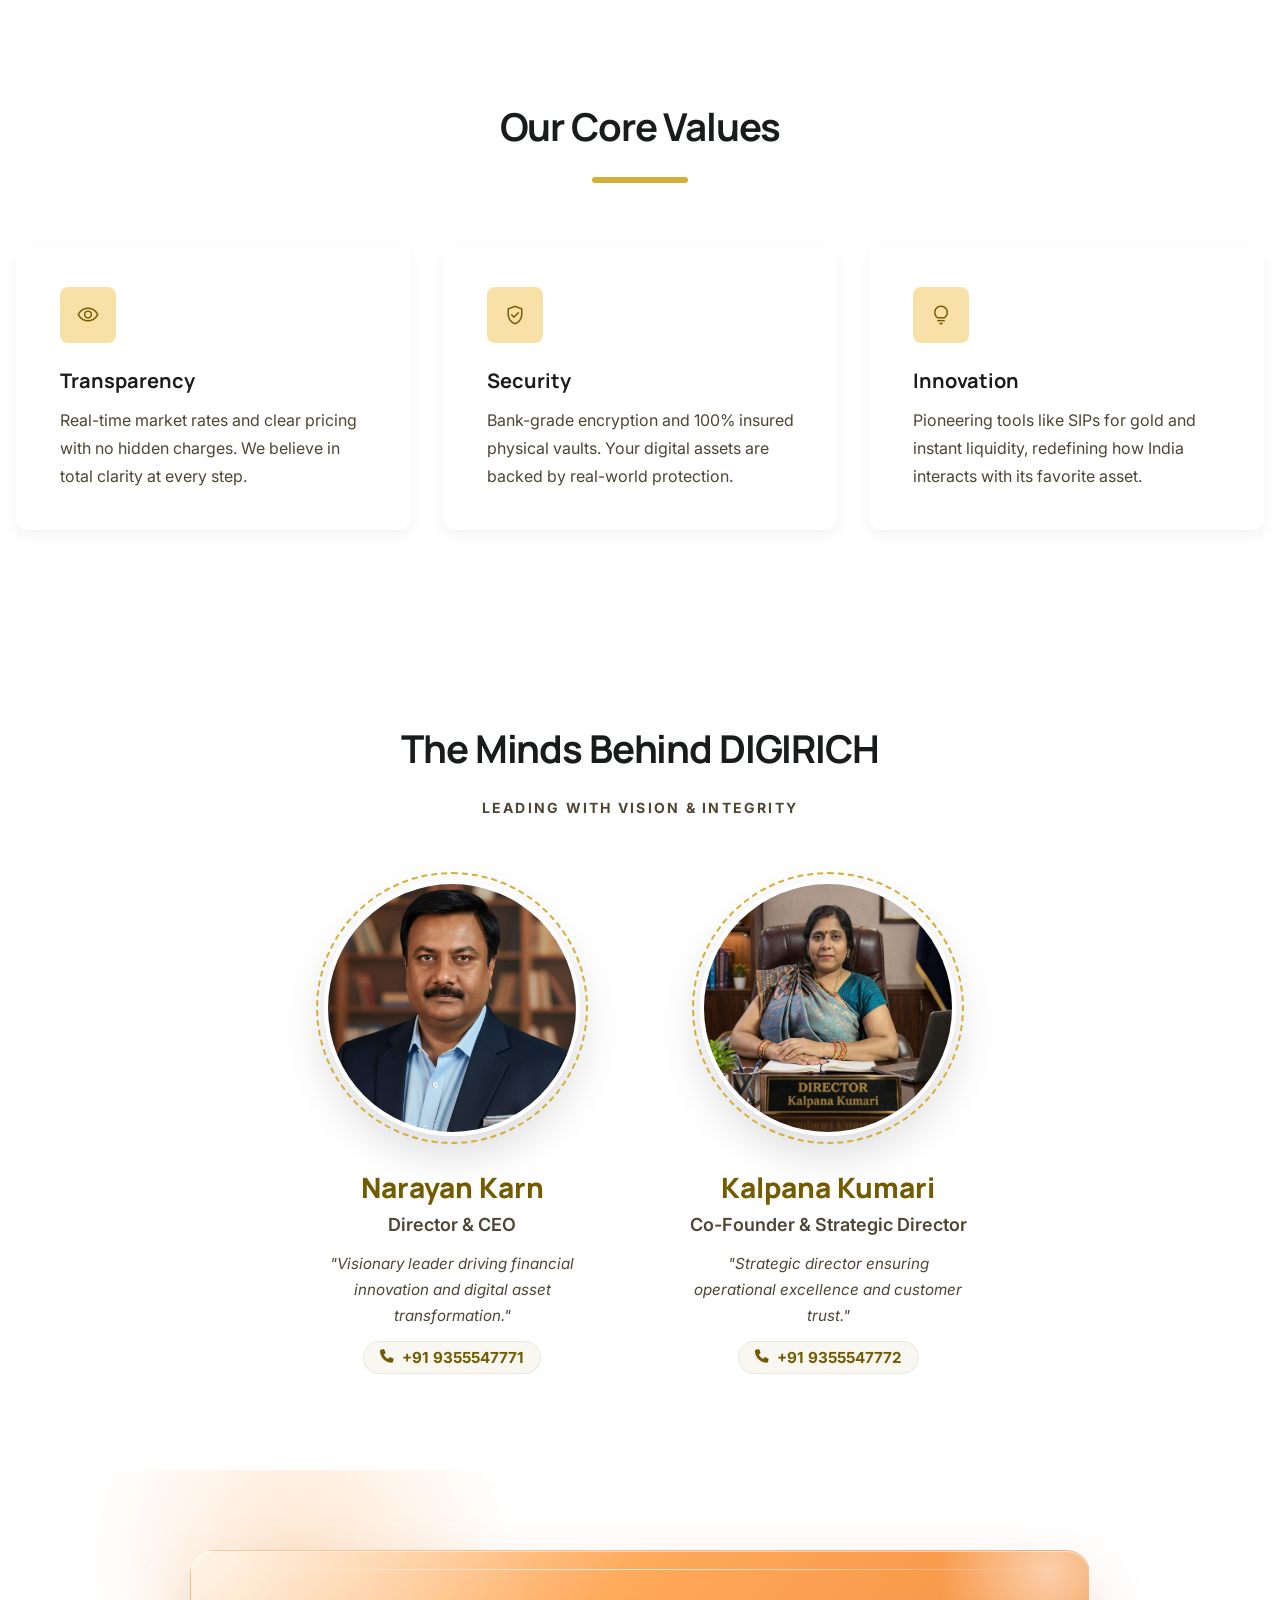
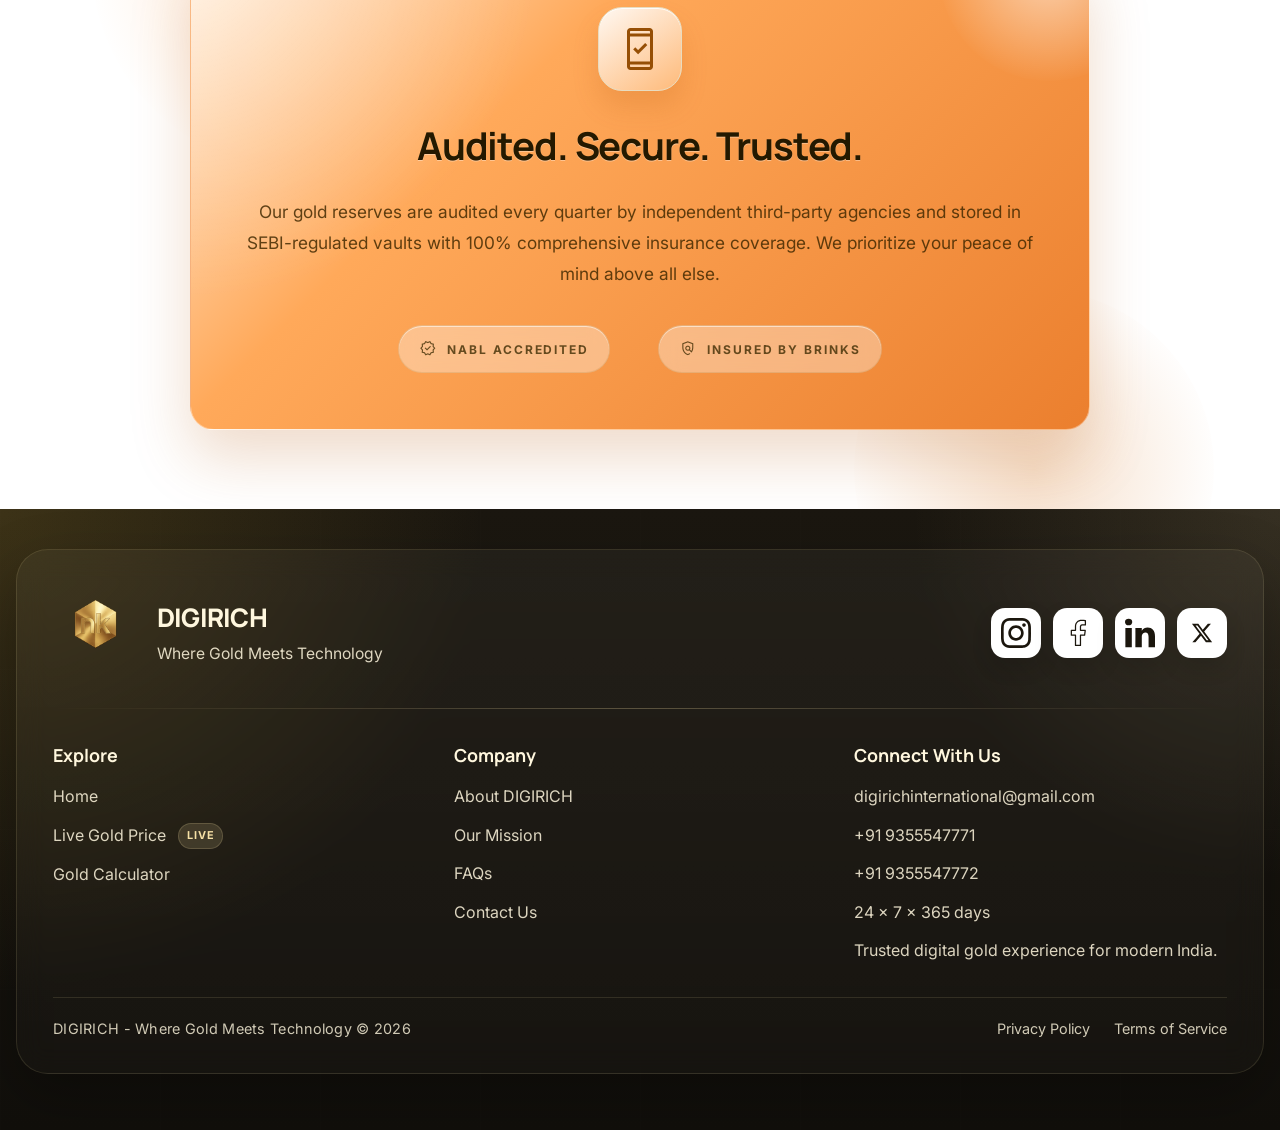
==== commit c6acfa49: "feat: initialize website structure with core pages, global assets, and responsive layout" ====
--- a/about/index.html
+++ b/about/index.html
@@ -1,19 +1,25 @@
 <!DOCTYPE html>
 <html lang="en">
+
 <head>
   <meta charset="utf-8">
   <meta name="viewport" content="width=device-width, initial-scale=1.0">
   <title>About Us | DIGIRICH - India's Digital Gold Authority</title>
   <link rel="preconnect" href="https://fonts.googleapis.com">
   <link rel="preconnect" href="https://fonts.gstatic.com" crossorigin>
-  <link href="https://fonts.googleapis.com/css2?family=Outfit:wght@300;400;500;600;700;800&display=swap" rel="stylesheet">
-  <link href="https://fonts.googleapis.com/css2?family=Manrope:wght@400;600;700;800&family=Inter:wght@300;400;500;600&display=swap" rel="stylesheet">
-   <link href="https://fonts.googleapis.com/css2?family=Material+Symbols+Outlined:wght,FILL@100..700,0..1&display=swap" rel="stylesheet">
-   <link rel="stylesheet" href="../assets/css/style.css" />
-   <link rel="stylesheet" href="https://cdnjs.cloudflare.com/ajax/libs/font-awesome/6.0.0/css/all.min.css">
-   <script src="https://cdnjs.cloudflare.com/ajax/libs/gsap/3.12.2/gsap.min.js"></script>
-   <script src="https://cdnjs.cloudflare.com/ajax/libs/gsap/3.12.2/ScrollTrigger.min.js"></script>
-   <style>
+  <link href="https://fonts.googleapis.com/css2?family=Outfit:wght@300;400;500;600;700;800&display=swap"
+    rel="stylesheet">
+  <link
+    href="https://fonts.googleapis.com/css2?family=Manrope:wght@400;600;700;800&family=Inter:wght@300;400;500;600&display=swap"
+    rel="stylesheet">
+  <link href="https://fonts.googleapis.com/css2?family=Material+Symbols+Outlined:wght,FILL@100..700,0..1&display=swap"
+    rel="stylesheet">
+  <link rel="stylesheet" href="../assets/css/style.css" />
+  <link rel="icon" type="image/svg+xml" href="../assets/images/favicon-gold.svg" />
+  <link rel="stylesheet" href="https://cdnjs.cloudflare.com/ajax/libs/font-awesome/6.6.0/css/all.min.css">
+  <script src="https://cdnjs.cloudflare.com/ajax/libs/gsap/3.12.2/gsap.min.js"></script>
+  <script src="https://cdnjs.cloudflare.com/ajax/libs/gsap/3.12.2/ScrollTrigger.min.js"></script>
+  <style>
     .shine-text {
       background: linear-gradient(135deg, #735c00 0%, #d4af37 50%, #735c00 100%);
       -webkit-background-clip: text;
@@ -23,7 +29,9 @@
     }
 
     @keyframes shine-text {
-      to { background-position: 200% center; }
+      to {
+        background-position: 200% center;
+      }
     }
 
     :root {
@@ -804,6 +812,7 @@
     }
 
     @keyframes trustIconFloat {
+
       0%,
       100% {
         transform: translateY(0);
@@ -815,6 +824,7 @@
     }
 
     @keyframes trustGlow {
+
       0%,
       100% {
         transform: translate3d(0, 0, 0) scale(1);
@@ -848,6 +858,7 @@
     }
 
     @keyframes heroWalletFloat {
+
       0%,
       100% {
         transform: translateY(0) rotate(-4deg) scale(1);
@@ -861,6 +872,7 @@
     }
 
     @keyframes heroFloat {
+
       0%,
       100% {
         transform: translateX(-50%) rotateX(18deg) rotateY(-20deg) translateY(0);
@@ -872,6 +884,7 @@
     }
 
     @keyframes heroPulse {
+
       0%,
       100% {
         transform: translateX(-50%) scale(1);
@@ -883,6 +896,7 @@
     }
 
     @keyframes sparkDrift {
+
       0%,
       100% {
         transform: translate3d(0, 0, 0) scale(0.9);
@@ -1032,6 +1046,7 @@
     }
   </style>
 </head>
+
 <body>
   <header class="site-header">
     <div class="container nav-wrap">
@@ -1042,11 +1057,16 @@
       <button class="menu-toggle" id="menuToggle" aria-label="Toggle navigation">&#9776;</button>
       <nav class="nav" id="navMenu">
         <a href="../index.html">Home</a>
-        <a href="../gold-rates/">Gold Price</a>
+        <a href="../gold-rates/">Live Gold Price <span class="live-tag">LIVE</span></a>
         <a href="../price-calculator/">Gold Price Calculator</a>
-        <a class="active" href="../about/">About</a>
-        <a href="../faq/">FAQ</a>
-        <a href="../contact/">Contact</a>
+        <div class="nav-dropdown">
+          <a class="active" href="../about/" class="dropdown-toggle">About <i class="fas fa-chevron-down"></i></a>
+          <div class="dropdown-menu">
+            <a class="active" href="../about/">Our Mission</a>
+            <a href="../faq/">FAQs</a>
+            <a href="../contact/">Contact Us</a>
+          </div>
+        </div>
       </nav>
       <a href="#" class="btn btn-primary btn-sm">Get Started</a>
     </div>
@@ -1065,7 +1085,8 @@
 
       <div class="hero-visual" aria-hidden="true">
         <div class="hero-orbit"></div>
-        <img class="hero-wallet" src="../assets/images/3dicons-wallet-dynamic-color.png" alt="Digital wallet illustration">
+        <img class="hero-wallet" src="../assets/images/3dicons-wallet-dynamic-color.png"
+          alt="Digital wallet illustration">
         <div class="hero-about-stack">
           <div class="hero-panel hero-panel-back"></div>
           <div class="hero-panel hero-panel-front">
@@ -1097,11 +1118,9 @@
       <div class="container story-grid">
         <div class="story-media">
           <div class="story-glow" aria-hidden="true"></div>
-          <img
-            class="story-image"
+          <img class="story-image"
             src="https://lh3.googleusercontent.com/aida-public/[base64]"
-            alt="Pure gold bars stacked neatly in a secure vault."
-          >
+            alt="Pure gold bars stacked neatly in a secure vault.">
         </div>
 
         <div class="story-copy">
@@ -1113,11 +1132,13 @@
               physical gold is often fraught with high spreads and security concerns.
             </p>
             <p class="emphasis">
-              DIGIRICH was born to modernize this legacy. By leveraging the modern fintech infrastructure, we've built India's next-generation digital gold platform.
+              DIGIRICH was born to modernize this legacy. By leveraging the modern fintech infrastructure, we've built
+              India's next-generation digital gold platform.
             </p>
             <p>
               Our platform allows users to buy gold in fractions, starting with as little as
-              &#8377;10, backed by <b>ALGORYNIX DIGITAL PRIVATE LIMITED</b>, 100% insured physical reserves in secure vaults. We believe that
+              &#8377;10, backed by <b>ALGORYNIX DIGITAL PRIVATE LIMITED</b>, 100% insured physical reserves in secure
+              vaults. We believe that
               premium wealth preservation should be a right, not a privilege.
             </p>
           </div>
@@ -1180,28 +1201,23 @@
             <div class="founder-avatar-wrap">
               <div class="founder-ring" aria-hidden="true"></div>
               <div class="founder-avatar">
-                <img
-                  src="../assets/images/narayan-karn.jpeg"
-                  alt="Narayan Karn, Director and CEO"
-                >
+                <img src="../assets/images/narayan-karn.jpeg" alt="Narayan Karn, Director and CEO">
               </div>
             </div>
             <h3>Narayan Karn</h3>
             <p class="founder-role">Director &amp; CEO</p>
-            <p class="founder-quote">"Visionary leader driving financial innovation and digital asset transformation."</p>
+            <p class="founder-quote">"Visionary leader driving financial innovation and digital asset transformation."
+            </p>
             <a href="tel:+919355547771" class="founder-phone">
               <i class="fas fa-phone"></i> +91 9355547771
             </a>
           </article>
- 
-           <article class="founder-card" id="founder-kalpana">
+
+          <article class="founder-card" id="founder-kalpana">
             <div class="founder-avatar-wrap">
               <div class="founder-ring" aria-hidden="true"></div>
               <div class="founder-avatar">
-                <img
-                  src="../assets/images/kalpana-karn.jpeg"
-                  alt="Kalpana Kumari, Co-Founder and Strategic Director"
-                >
+                <img src="../assets/images/kalpana-karn.jpeg" alt="Kalpana Kumari, Co-Founder and Strategic Director">
               </div>
             </div>
             <h3>Kalpana Kumari</h3>
@@ -1252,25 +1268,38 @@
           </div>
 
           <div class="footer-socials">
-            <a class="footer-social" href="https://www.instagram.com/digirichindia/?hl=en" aria-label="Instagram" target="_blank" rel="noopener noreferrer">
+            <a class="footer-social" href="https://www.instagram.com/digirichindia/?hl=en" aria-label="Instagram"
+              target="_blank" rel="noopener noreferrer">
               <svg xmlns="http://www.w3.org/2000/svg" viewBox="0 0 2476 2476" aria-hidden="true">
-                <path d="M825.4 1238c0-227.9 184.7-412.7 412.6-412.7 227.9 0 412.7 184.8 412.7 412.7 0 227.9-184.8 412.7-412.7 412.7-227.9 0-412.6-184.8-412.6-412.7m-223.1 0c0 351.1 284.6 635.7 635.7 635.7s635.7-284.6 635.7-635.7-284.6-635.7-635.7-635.7S602.3 886.9 602.3 1238m1148-660.9c0 82 66.5 148.6 148.6 148.6 82 0 148.6-66.6 148.6-148.6s-66.5-148.5-148.6-148.5-148.6 66.5-148.6 148.5M737.8 2245.7c-120.7-5.5-186.3-25.6-229.9-42.6-57.8-22.5-99-49.3-142.4-92.6-43.3-43.3-70.2-84.5-92.6-142.3-17-43.6-37.1-109.2-42.6-229.9-6-130.5-7.2-169.7-7.2-500.3s1.3-369.7 7.2-500.3c5.5-120.7 25.7-186.2 42.6-229.9 22.5-57.8 49.3-99 92.6-142.4 43.3-43.3 84.5-70.2 142.4-92.6 43.6-17 109.2-37.1 229.9-42.6 130.5-6 169.7-7.2 500.2-7.2 330.6 0 369.7 1.3 500.3 7.2 120.7 5.5 186.2 25.7 229.9 42.6 57.8 22.4 99 49.3 142.4 92.6 43.3 43.3 70.1 84.6 92.6 142.4 17 43.6 37.1 109.2 42.6 229.9 6 130.6 7.2 169.7 7.2 500.3 0 330.5-1.2 369.7-7.2 500.3-5.5 120.7-25.7 186.3-42.6 229.9-22.5 57.8-49.3 99-92.6 142.3-43.3 43.3-84.6 70.1-142.4 92.6-43.6 17-109.2 37.1-229.9 42.6-130.5 6-169.7 7.2-500.3 7.2-330.5 0-369.7-1.2-500.2-7.2M727.6 7.5c-131.8 6-221.8 26.9-300.5 57.5-81.4 31.6-150.4 74-219.3 142.8C139 276.6 96.6 345.6 65 427.1 34.4 505.8 13.5 595.8 7.5 727.6 1.4 859.6 0 901.8 0 1238s1.4 378.4 7.5 510.4c6 131.8 26.9 221.8 57.5 300.5 31.6 81.4 73.9 150.5 142.8 219.3 68.8 68.8 137.8 111.1 219.3 142.8 78.8 30.6 168.7 51.5 300.5 57.5 132.1 6 174.2 7.5 510.4 7.5 336.3 0 378.4-1.4 510.4-7.5 131.8-6 221.8-26.9 300.5-57.5 81.4-31.7 150.4-74 219.3-142.8 68.8-68.8 111.1-137.9 142.8-219.3 30.6-78.7 51.6-168.7 57.5-300.5 6-132.1 7.4-174.2 7.4-510.4s-1.4-378.4-7.4-510.4c-6-131.8-26.9-221.8-57.5-300.5-31.7-81.4-74-150.4-142.8-219.3C2199.4 139 2130.3 96.6 2049 65c-78.8-30.6-168.8-51.6-300.5-57.5-132-6-174.2-7.5-510.4-7.5-336.3 0-378.4 1.4-510.5 7.5" fill="currentColor"></path>
+                <path
+                  d="M825.4 1238c0-227.9 184.7-412.7 412.6-412.7 227.9 0 412.7 184.8 412.7 412.7 0 227.9-184.8 412.7-412.7 412.7-227.9 0-412.6-184.8-412.6-412.7m-223.1 0c0 351.1 284.6 635.7 635.7 635.7s635.7-284.6 635.7-635.7-284.6-635.7-635.7-635.7S602.3 886.9 602.3 1238m1148-660.9c0 82 66.5 148.6 148.6 148.6 82 0 148.6-66.6 148.6-148.6s-66.5-148.5-148.6-148.5-148.6 66.5-148.6 148.5M737.8 2245.7c-120.7-5.5-186.3-25.6-229.9-42.6-57.8-22.5-99-49.3-142.4-92.6-43.3-43.3-70.2-84.5-92.6-142.3-17-43.6-37.1-109.2-42.6-229.9-6-130.5-7.2-169.7-7.2-500.3s1.3-369.7 7.2-500.3c5.5-120.7 25.7-186.2 42.6-229.9 22.5-57.8 49.3-99 92.6-142.4 43.3-43.3 84.5-70.2 142.4-92.6 43.6-17 109.2-37.1 229.9-42.6 130.5-6 169.7-7.2 500.2-7.2 330.6 0 369.7 1.3 500.3 7.2 120.7 5.5 186.2 25.7 229.9 42.6 57.8 22.4 99 49.3 142.4 92.6 43.3 43.3 70.1 84.6 92.6 142.4 17 43.6 37.1 109.2 42.6 229.9 6 130.6 7.2 169.7 7.2 500.3 0 330.5-1.2 369.7-7.2 500.3-5.5 120.7-25.7 186.3-42.6 229.9-22.5 57.8-49.3 99-92.6 142.3-43.3 43.3-84.6 70.1-142.4 92.6-43.6 17-109.2 37.1-229.9 42.6-130.5 6-169.7 7.2-500.3 7.2-330.5 0-369.7-1.2-500.2-7.2M727.6 7.5c-131.8 6-221.8 26.9-300.5 57.5-81.4 31.6-150.4 74-219.3 142.8C139 276.6 96.6 345.6 65 427.1 34.4 505.8 13.5 595.8 7.5 727.6 1.4 859.6 0 901.8 0 1238s1.4 378.4 7.5 510.4c6 131.8 26.9 221.8 57.5 300.5 31.6 81.4 73.9 150.5 142.8 219.3 68.8 68.8 137.8 111.1 219.3 142.8 78.8 30.6 168.7 51.5 300.5 57.5 132.1 6 174.2 7.5 510.4 7.5 336.3 0 378.4-1.4 510.4-7.5 131.8-6 221.8-26.9 300.5-57.5 81.4-31.7 150.4-74 219.3-142.8 68.8-68.8 111.1-137.9 142.8-219.3 30.6-78.7 51.6-168.7 57.5-300.5 6-132.1 7.4-174.2 7.4-510.4s-1.4-378.4-7.4-510.4c-6-131.8-26.9-221.8-57.5-300.5-31.7-81.4-74-150.4-142.8-219.3C2199.4 139 2130.3 96.6 2049 65c-78.8-30.6-168.8-51.6-300.5-57.5-132-6-174.2-7.5-510.4-7.5-336.3 0-378.4 1.4-510.5 7.5"
+                  fill="currentColor"></path>
               </svg>
             </a>
-            <a class="footer-social" href="https://www.facebook.com/profile.php?id=61570777766305" aria-label="Facebook" target="_blank" rel="noopener noreferrer">
-              <svg xmlns="http://www.w3.org/2000/svg" enable-background="new 0 0 24 24" viewBox="0 0 24 24" aria-hidden="true">
-                <path fill="currentColor" d="M17.9902344,1.5957031c-1.0087891-0.1067505-2.0227051-0.1586304-3.0371094-0.1552734C11.5898438,1.4404297,9.5,3.5819702,9.5,7.0302734v2.3408203H6.6748047c-0.276001-0.0001831-0.4998779,0.2234497-0.5,0.4994507v3.8511353c-0.0001831,0.276001,0.2234497,0.4998169,0.4994507,0.5H9.5v7.71875c-0.0001831,0.276001,0.2234497,0.4998169,0.4994507,0.5h3.9780884c0.276001,0.0001831,0.4998169-0.2234497,0.5-0.4994507v-7.7192993h2.8164673c0.2512207-0.000061,0.463501-0.1864014,0.4960938-0.4355469l0.4970703-3.8505859c0.0357056-0.2736816-0.1572266-0.5245361-0.4309692-0.5602417c-0.0216064-0.0028076-0.043335-0.0042114-0.0651245-0.0042114h-3.3135376V7.4121094c0-0.9697266,0.1953125-1.375,1.4082031-1.375l2.0390625-0.0009766c0.276001,0.0001221,0.4998169-0.2234497,0.5-0.4994507V2.0917969C18.4248657,1.8408203,18.2390137,1.6286621,17.9902344,1.5957031z M17.4248047,5.0361328l-1.5390625,0.0009766c-2.1582031,0-2.4082031,1.3554688-2.4082031,2.375v2.4590454c-0.0001221,0.2759399,0.2234497,0.4998169,0.4994507,0.499939h3.2456665l-0.3681641,2.8505859h-2.8769531c-0.276001-0.0001221-0.4998169,0.2234497-0.5,0.4994507v7.7192993H10.5v-7.71875c0.0001831-0.276001-0.2234497-0.4998169-0.4993896-0.5H7.1748047v-2.8505859H10c0.276001,0.0001831,0.4998169-0.2234497,0.5-0.4994507V7.0302734c0-2.8740234,1.664978-4.5898438,4.453125-4.5898438c1.0087891,0,1.9199219,0.0546875,2.4716797,0.1025391V5.0361328z"></path>
+            <a class="footer-social" href="https://www.facebook.com/profile.php?id=61570777766305" aria-label="Facebook"
+              target="_blank" rel="noopener noreferrer">
+              <svg xmlns="http://www.w3.org/2000/svg" enable-background="new 0 0 24 24" viewBox="0 0 24 24"
+                aria-hidden="true">
+                <path fill="currentColor"
+                  d="M17.9902344,1.5957031c-1.0087891-0.1067505-2.0227051-0.1586304-3.0371094-0.1552734C11.5898438,1.4404297,9.5,3.5819702,9.5,7.0302734v2.3408203H6.6748047c-0.276001-0.0001831-0.4998779,0.2234497-0.5,0.4994507v3.8511353c-0.0001831,0.276001,0.2234497,0.4998169,0.4994507,0.5H9.5v7.71875c-0.0001831,0.276001,0.2234497,0.4998169,0.4994507,0.5h3.9780884c0.276001,0.0001831,0.4998169-0.2234497,0.5-0.4994507v-7.7192993h2.8164673c0.2512207-0.000061,0.463501-0.1864014,0.4960938-0.4355469l0.4970703-3.8505859c0.0357056-0.2736816-0.1572266-0.5245361-0.4309692-0.5602417c-0.0216064-0.0028076-0.043335-0.0042114-0.0651245-0.0042114h-3.3135376V7.4121094c0-0.9697266,0.1953125-1.375,1.4082031-1.375l2.0390625-0.0009766c0.276001,0.0001221,0.4998169-0.2234497,0.5-0.4994507V2.0917969C18.4248657,1.8408203,18.2390137,1.6286621,17.9902344,1.5957031z M17.4248047,5.0361328l-1.5390625,0.0009766c-2.1582031,0-2.4082031,1.3554688-2.4082031,2.375v2.4590454c-0.0001221,0.2759399,0.2234497,0.4998169,0.4994507,0.499939h3.2456665l-0.3681641,2.8505859h-2.8769531c-0.276001-0.0001221-0.4998169,0.2234497-0.5,0.4994507v7.7192993H10.5v-7.71875c0.0001831-0.276001-0.2234497-0.4998169-0.4993896-0.5H7.1748047v-2.8505859H10c0.276001,0.0001831,0.4998169-0.2234497,0.5-0.4994507V7.0302734c0-2.8740234,1.664978-4.5898438,4.453125-4.5898438c1.0087891,0,1.9199219,0.0546875,2.4716797,0.1025391V5.0361328z">
+                </path>
               </svg>
             </a>
-            <a class="footer-social" href="https://www.linkedin.com/in/digirich-india-29a139403/" aria-label="LinkedIn" target="_blank" rel="noopener noreferrer">
+            <a class="footer-social" href="https://www.linkedin.com/in/digirich-india-29a139403/" aria-label="LinkedIn"
+              target="_blank" rel="noopener noreferrer">
               <svg xmlns="http://www.w3.org/2000/svg" viewBox="0 5 1036 990" aria-hidden="true">
-                <path d="M0 120c0-33.334 11.667-60.834 35-82.5C58.333 15.833 88.667 5 126 5c36.667 0 66.333 10.666 89 32 23.333 22 35 50.666 35 86 0 32-11.333 58.666-34 80-23.333 22-54 33-92 33h-1c-36.667 0-66.333-11-89-33S0 153.333 0 120zm13 875V327h222v668H13zm345 0h222V622c0-23.334 2.667-41.334 8-54 9.333-22.667 23.5-41.834 42.5-57.5 19-15.667 42.833-23.5 71.5-23.5 74.667 0 112 50.333 112 151v357h222V612c0-98.667-23.333-173.5-70-224.5S857.667 311 781 311c-86 0-153 37-201 111v2h-1l1-2v-95H358c1.333 21.333 2 87.666 2 199 0 111.333-.667 267.666-2 469z" fill="currentColor"></path>
+                <path
+                  d="M0 120c0-33.334 11.667-60.834 35-82.5C58.333 15.833 88.667 5 126 5c36.667 0 66.333 10.666 89 32 23.333 22 35 50.666 35 86 0 32-11.333 58.666-34 80-23.333 22-54 33-92 33h-1c-36.667 0-66.333-11-89-33S0 153.333 0 120zm13 875V327h222v668H13zm345 0h222V622c0-23.334 2.667-41.334 8-54 9.333-22.667 23.5-41.834 42.5-57.5 19-15.667 42.833-23.5 71.5-23.5 74.667 0 112 50.333 112 151v357h222V612c0-98.667-23.333-173.5-70-224.5S857.667 311 781 311c-86 0-153 37-201 111v2h-1l1-2v-95H358c1.333 21.333 2 87.666 2 199 0 111.333-.667 267.666-2 469z"
+                  fill="currentColor"></path>
               </svg>
             </a>
-            <a class="footer-social" href="https://x.com/DigirichIndia" aria-label="X" target="_blank" rel="noopener noreferrer">
+            <a class="footer-social" href="https://x.com/DigirichIndia" aria-label="X" target="_blank"
+              rel="noopener noreferrer">
               <svg xmlns="http://www.w3.org/2000/svg" viewBox="0 0 512 512" aria-hidden="true">
                 <g clip-path="url(#clip0_84_15698)">
-                  <path fill="currentColor" d="M355.904 100H408.832L293.2 232.16L429.232 412H322.72L239.296 302.928L143.84 412H90.8805L214.56 270.64L84.0645 100H193.28L268.688 199.696L355.904 100ZM337.328 380.32H366.656L177.344 130.016H145.872L337.328 380.32Z"></path>
+                  <path fill="currentColor"
+                    d="M355.904 100H408.832L293.2 232.16L429.232 412H322.72L239.296 302.928L143.84 412H90.8805L214.56 270.64L84.0645 100H193.28L268.688 199.696L355.904 100ZM337.328 380.32H366.656L177.344 130.016H145.872L337.328 380.32Z">
+                  </path>
                 </g>
                 <defs>
                   <clipPath id="clip0_84_15698">
@@ -1297,17 +1326,18 @@
           <div>
             <h3 class="footer-column-title">Company</h3>
             <div class="footer-column-links">
+              <a href="../about/">About DIGIRICH</a>
               <a href="../about/">Our Mission</a>
               <a href="../faq/">FAQs</a>
               <a href="../contact/">Contact Us</a>
-              <a href="../about/">About DIGIRICH</a>
             </div>
           </div>
 
           <div>
             <h3 class="footer-column-title">Connect With Us</h3>
             <div class="footer-column-links">
-              <a class="footer-contact-line" href="mailto:digirichinternational@gmail.com">digirichinternational@gmail.com</a>
+              <a class="footer-contact-line"
+                href="mailto:digirichinternational@gmail.com">digirichinternational@gmail.com</a>
               <a class="footer-contact-line" href="tel:+919355547771">+91 9355547771</a>
               <a class="footer-contact-line" href="tel:+919355547772">+91 9355547772</a>
               <span class="footer-contact-line">24 x 7 x 365 days</span>
@@ -1409,4 +1439,5 @@
     });
   </script>
 </body>
-</html>
+
+</html>
--- a/assets/css/style.css
+++ b/assets/css/style.css
@@ -174,9 +174,187 @@
   transform: scaleX(0);
 }
 
+/* Dropdown Menu Styles */
+.nav-dropdown {
+  position: relative;
+  display: flex;
+  align-items: center;
+}
+
+.dropdown-toggle {
+  display: flex;
+  align-items: center;
+  gap: 8px;
+  cursor: pointer;
+  padding: 8px 0;
+  transition: color 0.3s ease;
+}
+
+.dropdown-toggle i {
+  font-size: 0.7rem;
+  transition: transform 0.3s cubic-bezier(0.4, 0, 0.2, 1);
+  opacity: 0.7;
+}
+
+.dropdown-menu {
+  position: absolute;
+  top: 100%;
+  left: 50%;
+  transform: translateX(-50%) translateY(16px);
+  background: #ffffff;
+  min-width: max-content;
+  border-radius: 16px;
+  padding: 8px;
+  box-shadow: 0 20px 50px rgba(0, 0, 0, 0.12);
+  opacity: 0;
+  visibility: hidden;
+  transition: all 0.4s cubic-bezier(0.34, 1.56, 0.64, 1);
+  z-index: 2000;
+  border: 1px solid rgba(212, 175, 55, 0.12);
+  pointer-events: none;
+  display: flex;
+  gap: 4px;
+}
+
+.nav-dropdown:hover .dropdown-menu {
+  opacity: 1;
+  visibility: visible;
+  transform: translateX(-50%) translateY(4px);
+  pointer-events: all;
+}
+
+.nav-dropdown:hover .dropdown-toggle i {
+  transform: rotate(180deg);
+  opacity: 1;
+}
+
+.dropdown-menu a {
+  display: block !important;
+  padding: 10px 16px !important;
+  border-radius: 10px !important;
+  font-size: 0.9rem !important;
+  font-weight: 600 !important;
+  color: var(--color-text) !important;
+  opacity: 0.8 !important;
+  transition: all 0.3s ease !important;
+  border: none !important;
+  white-space: nowrap;
+}
+
+.dropdown-menu a:last-child {
+  margin-bottom: 0 !important;
+}
+
+.dropdown-menu a:hover {
+  background: rgba(212, 175, 55, 0.12) !important;
+  color: var(--color-primary) !important;
+  opacity: 1 !important;
+  transform: translateX(4px);
+}
+
+.dropdown-menu a.active {
+  background: rgba(212, 175, 55, 0.08) !important;
+  color: var(--color-primary) !important;
+  opacity: 1 !important;
+}
+
+/* Mobile Navbar Dropdown Override */
+@media (max-width: 960px) {
+  .nav-dropdown {
+    display: block;
+    width: 100%;
+  }
+
+  .nav-dropdown .dropdown-toggle {
+    justify-content: space-between;
+    font-size: 1.1rem;
+    padding: 12px 0;
+  }
+
+  .nav-dropdown .dropdown-menu {
+    position: static;
+    transform: none;
+    opacity: 1;
+    visibility: visible;
+    display: none;
+    box-shadow: none;
+    border: none;
+    background: rgba(212, 175, 55, 0.04);
+    min-width: 100%;
+    margin-top: 4px;
+    padding: 8px;
+    pointer-events: auto;
+    flex-direction: column;
+  }
+
+  .nav-dropdown.open .dropdown-menu {
+    display: block;
+  }
+
+  .nav-dropdown.open .dropdown-toggle i {
+    transform: rotate(180deg);
+  }
+}
+
+
+
+/* Live Tag Styles */
+.live-tag {
+  background: linear-gradient(135deg, #d4af37 0%, #a07a00 100%);
+  color: #ffffff;
+  font-size: 9px;
+  font-weight: 800;
+  padding: 1px 6px;
+  border-radius: 20px;
+  margin-left: 4px;
+  text-transform: uppercase;
+  letter-spacing: 0.5px;
+  display: inline-flex;
+  align-items: center;
+  gap: 3px;
+  box-shadow: 0 0 12px rgba(212, 175, 55, 0.3);
+  animation: premium-blink 1s infinite ease-in-out;
+  position: relative;
+  top: -8px;
+  vertical-align: middle;
+  line-height: normal;
+  border: 1px solid rgba(255, 255, 255, 0.2);
+}
+
+.live-tag::before {
+  content: "";
+  width: 4px;
+  height: 4px;
+  background: #fff;
+  border-radius: 50%;
+  display: inline-block;
+  box-shadow: 0 0 4px #fff;
+}
+
+.footer-chip {
+  background: rgba(212, 175, 55, 0.15);
+  color: var(--color-primary-bright);
+  font-size: 0.7rem;
+  font-weight: 700;
+  padding: 2px 10px;
+  border-radius: 20px;
+  margin-left: 8px;
+  border: 1px solid rgba(212, 175, 55, 0.3);
+  animation: premium-blink 1s infinite ease-in-out;
+  text-transform: uppercase;
+  letter-spacing: 1px;
+}
+
+@keyframes premium-blink {
+  0% { opacity: 1; transform: scale(1); }
+  50% { opacity: 0.5; transform: scale(0.92); }
+  100% { opacity: 1; transform: scale(1); }
+}
+
 main {
   padding-top: 88px;
 }
+
 
 .menu-toggle {
   display: none;
@@ -1322,7 +1500,24 @@
   fill: #fff;
   stroke: #b98308;
   stroke-width: 4;
-}
+  animation: chart-dot-pulse 2s infinite ease-in-out;
+}
+
+@keyframes chart-dot-pulse {
+  0% {
+    opacity: 1;
+    filter: drop-shadow(0 0 2px rgba(185, 131, 8, 0.4));
+  }
+  50% {
+    opacity: 0.4;
+    filter: drop-shadow(0 0 8px rgba(185, 131, 8, 0.8));
+  }
+  100% {
+    opacity: 1;
+    filter: drop-shadow(0 0 2px rgba(185, 131, 8, 0.4));
+  }
+}
+
 
 .gold-chart-footer {
   display: flex;
@@ -1431,7 +1626,33 @@
     radial-gradient(circle at top, rgba(255, 226, 122, 0.35), rgba(255, 226, 122, 0) 32%),
     linear-gradient(160deg, #4f3800 0%, #8f6d00 100%);
   border-color: rgba(255, 224, 153, 0.18);
-}
+  position: relative;
+  overflow: hidden;
+}
+
+.gold-side-icon {
+  width: 52px;
+  height: 52px;
+  border-radius: 14px;
+  background: rgba(255, 255, 255, 0.12);
+  backdrop-filter: blur(8px);
+  display: grid;
+  place-items: center;
+  margin-bottom: 20px;
+  color: #ffe397;
+  border: 1px solid rgba(255, 255, 255, 0.15);
+  transition: transform 0.3s ease;
+}
+
+.gold-side-cta:hover .gold-side-icon {
+  transform: translateY(-4px) rotate(5deg);
+}
+
+.gold-side-icon svg {
+  width: 28px;
+  height: 28px;
+}
+
 
 .gold-side-cta .gold-side-badge {
   color: #ffe397;
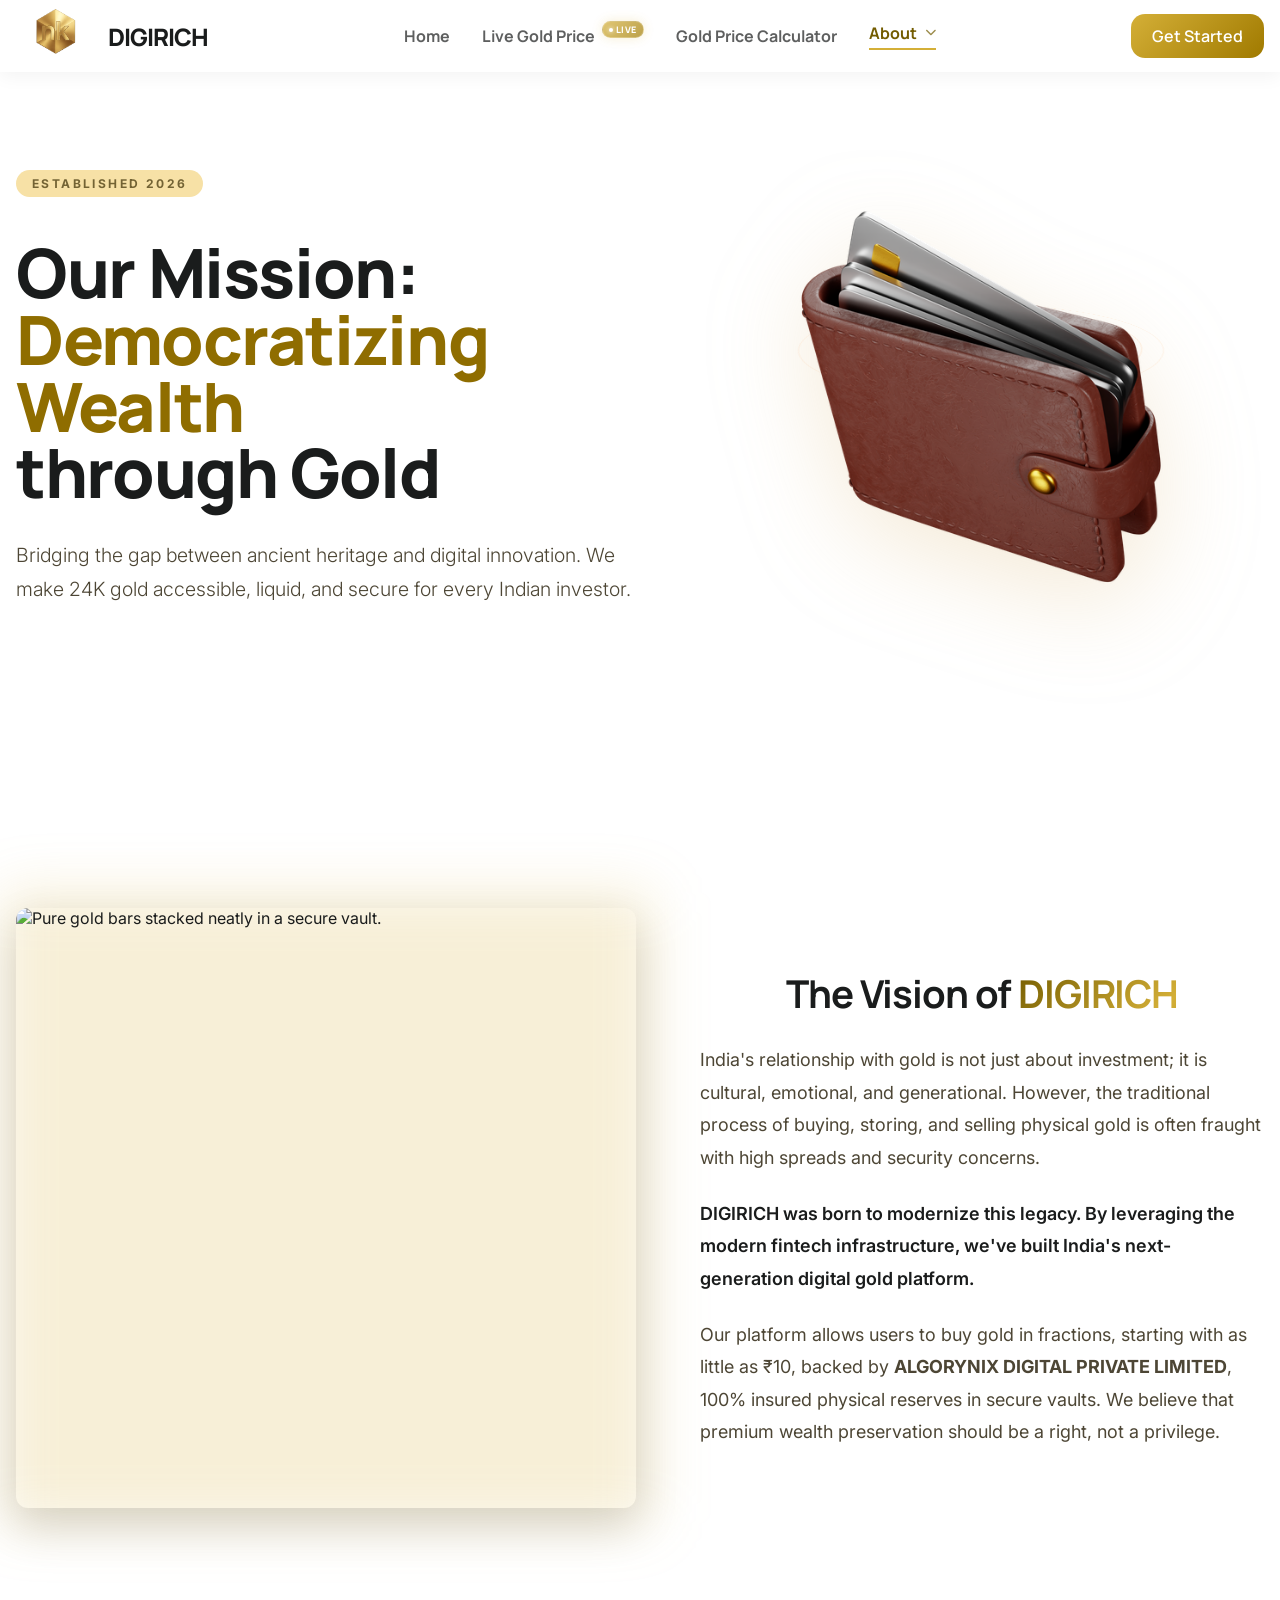
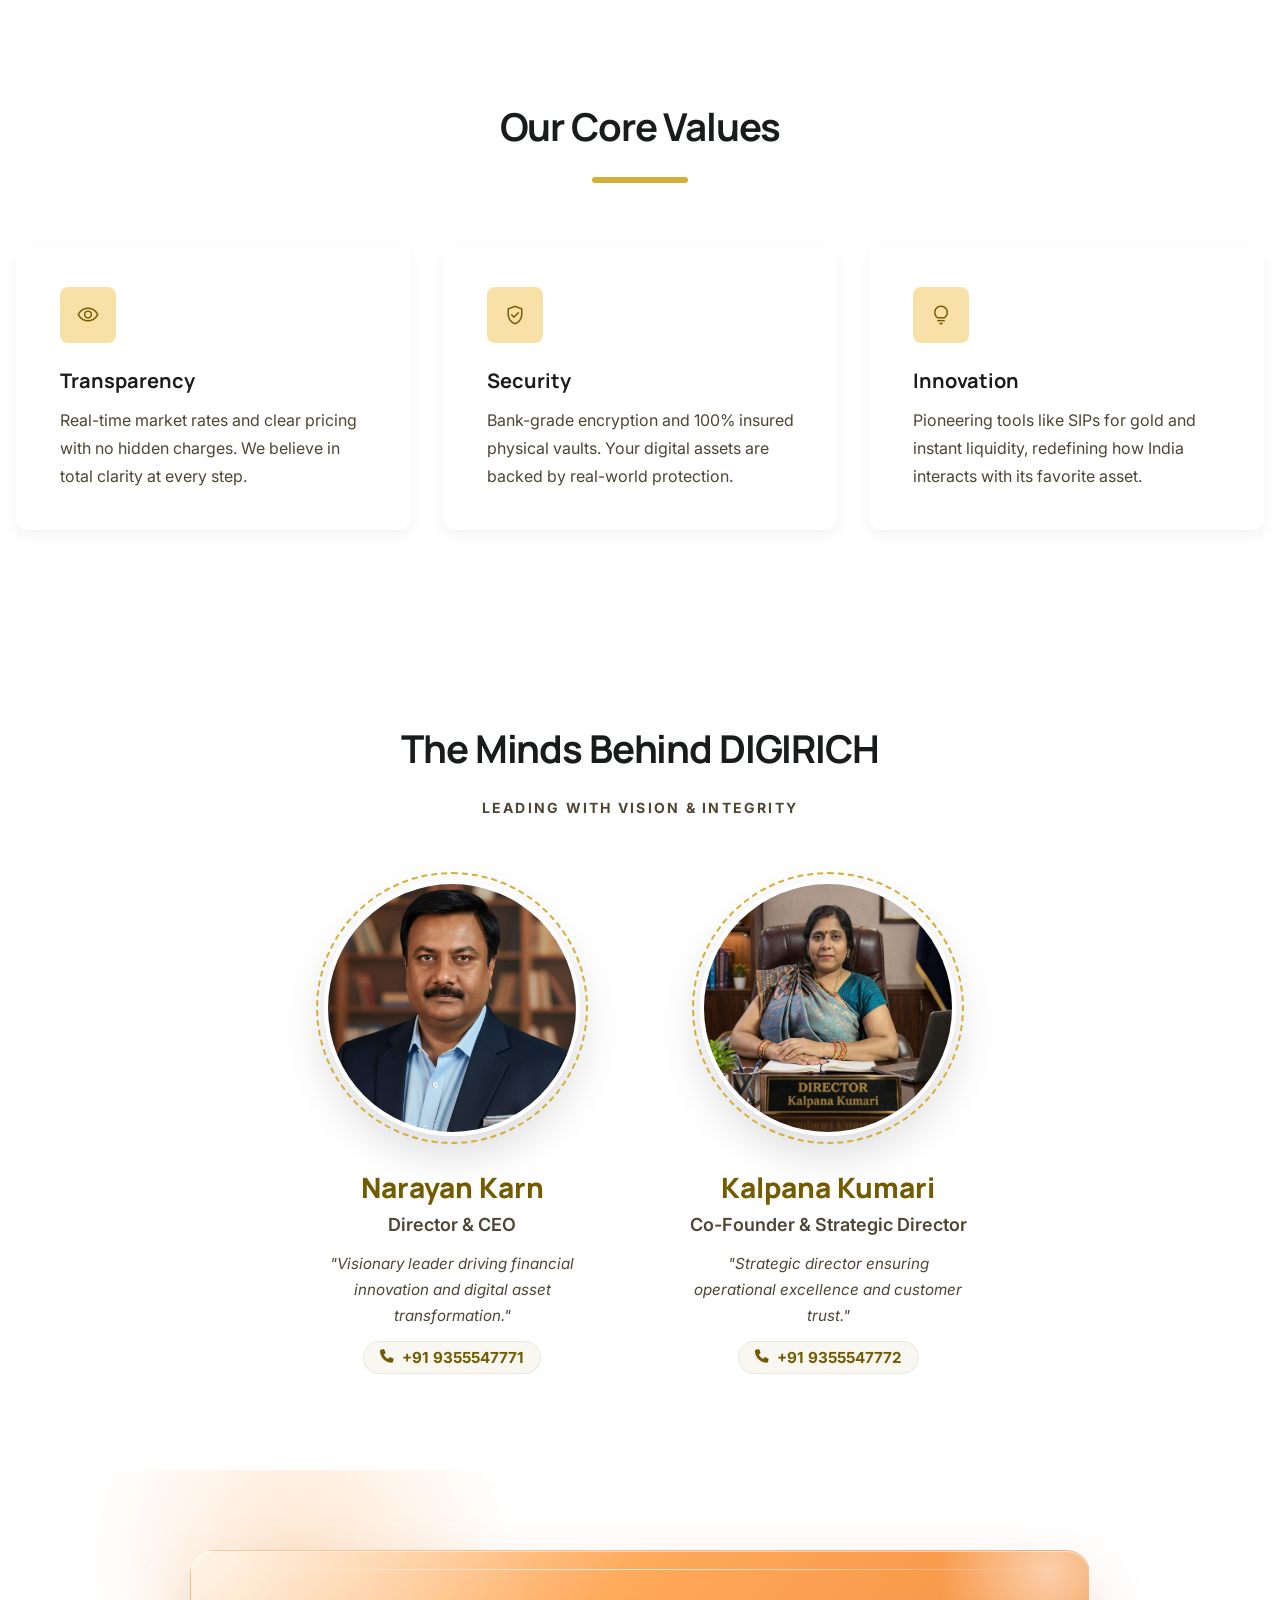
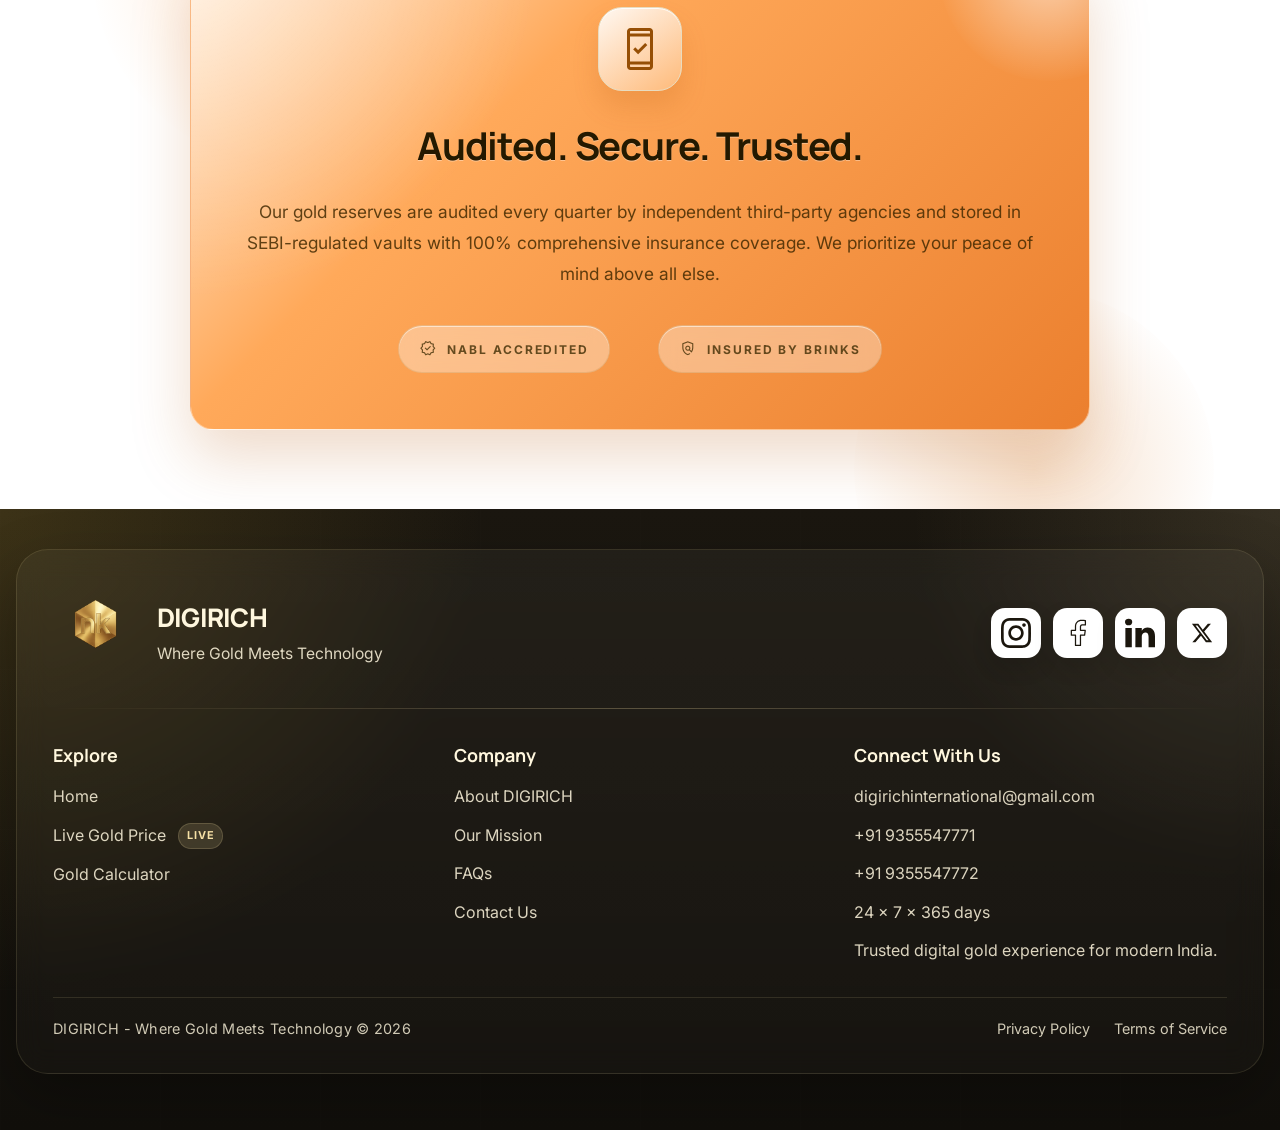
==== commit f0ef3213: "feat: scaffold website structure with new pages and global assets" ====
--- a/about/index.html
+++ b/about/index.html
@@ -1054,13 +1054,17 @@
         <img src="../assets/images/digirich-logo (1).svg" alt="DIGIRICH" class="brand-logo">
         <span>DIGIRICH</span>
       </a>
-      <button class="menu-toggle" id="menuToggle" aria-label="Toggle navigation">&#9776;</button>
+      <button class="menu-toggle" id="menuToggle" aria-label="Toggle navigation">
+        <span class="hamburger-box">
+          <span class="hamburger-inner"></span>
+        </span>
+      </button>
       <nav class="nav" id="navMenu">
         <a href="../index.html">Home</a>
         <a href="../gold-rates/">Live Gold Price <span class="live-tag">LIVE</span></a>
         <a href="../price-calculator/">Gold Price Calculator</a>
         <div class="nav-dropdown">
-          <a class="active" href="../about/" class="dropdown-toggle">About <i class="fas fa-chevron-down"></i></a>
+          <a href="javascript:void(0)" class="dropdown-toggle active">About <i class="fas fa-chevron-down"></i></a>
           <div class="dropdown-menu">
             <a class="active" href="../about/">Our Mission</a>
             <a href="../faq/">FAQs</a>
--- a/assets/css/style.css
+++ b/assets/css/style.css
@@ -216,14 +216,17 @@
   gap: 4px;
 }
 
-.nav-dropdown:hover .dropdown-menu {
+.nav-dropdown:hover .dropdown-menu,
+.nav-dropdown.open .dropdown-menu {
   opacity: 1;
   visibility: visible;
   transform: translateX(-50%) translateY(4px);
   pointer-events: all;
-}
-
-.nav-dropdown:hover .dropdown-toggle i {
+  z-index: 2005;
+}
+
+.nav-dropdown:hover .dropdown-toggle i,
+.nav-dropdown.open .dropdown-toggle i {
   transform: rotate(180deg);
   opacity: 1;
 }
@@ -279,16 +282,37 @@
     display: none;
     box-shadow: none;
     border: none;
-    background: rgba(212, 175, 55, 0.04);
-    min-width: 100%;
-    margin-top: 4px;
-    padding: 8px;
+    background: #fdf9ee !important;
+    min-width: 100% !important;
+    margin-top: 8px !important;
+    margin-bottom: 8px !important;
+    padding: 12px 20px !important;
     pointer-events: auto;
-    flex-direction: column;
+    flex-direction: column !important;
+    gap: 0 !important;
+    border-radius: 12px;
+    border-left: 3px solid var(--color-primary-bright);
+    z-index: 2010;
   }
 
   .nav-dropdown.open .dropdown-menu {
-    display: block;
+    display: flex !important;
+  }
+
+  .nav-dropdown .dropdown-menu a {
+    padding: 15px 0 !important;
+    margin: 0 !important;
+    font-size: 1.1rem !important;
+    border-bottom: 1px solid rgba(212, 175, 55, 0.12) !important;
+    display: block !important;
+    width: 100% !important;
+    opacity: 1 !important;
+    color: var(--color-text) !important;
+    background: transparent !important;
+  }
+
+  .nav-dropdown .dropdown-menu a:last-child {
+    border-bottom: none !important;
   }
 
   .nav-dropdown.open .dropdown-toggle i {
@@ -358,11 +382,73 @@
 
 .menu-toggle {
   display: none;
+  background: #fff;
   border: 1px solid var(--line);
-  background: #fff;
-  border-radius: 8px;
-  padding: 8px 11px;
-  font-size: 18px;
+  width: 42px;
+  height: 42px;
+  position: relative;
+  cursor: pointer;
+  z-index: 1002;
+  border-radius: 10px;
+  padding: 0;
+  transition: all 0.3s ease;
+}
+
+.hamburger-box {
+  width: 24px;
+  height: 14px;
+  display: inline-block;
+  position: relative;
+  vertical-align: middle;
+}
+
+.hamburger-inner, 
+.hamburger-inner::before, 
+.hamburger-inner::after {
+  width: 24px;
+  height: 2px;
+  background-color: var(--color-text);
+  border-radius: 4px;
+  position: absolute;
+  transition: transform 0.3s cubic-bezier(0.4, 0, 0.2, 1), opacity 0.3s ease;
+}
+
+.hamburger-inner {
+  top: 50%;
+  transform: translateY(-50%);
+}
+
+.hamburger-inner::before, 
+.hamburger-inner::after {
+  content: "";
+  left: 0;
+}
+
+.hamburger-inner::before {
+  top: -7px;
+}
+
+.hamburger-inner::after {
+  bottom: -7px;
+}
+
+.menu-toggle.active {
+  border-color: var(--color-primary-bright);
+  background: var(--color-primary-bright);
+}
+
+.menu-toggle.active .hamburger-inner {
+  background-color: transparent;
+}
+
+.menu-toggle.active .hamburger-inner::before {
+  transform: rotate(45deg) translate(5px, 5px);
+  background-color: #fff;
+}
+
+.menu-toggle.active .hamburger-inner::after {
+  transform: rotate(-45deg) translate(5px, -5px);
+  background-color: #fff;
 }
 
 .btn {
@@ -654,7 +740,11 @@
 .coin-a,
 .coin-e {
   width: 102px;
-  height: 102px;
+  height: 100%;
+}
+
+.no-scroll {
+  overflow: hidden;
 }
 
 .coin-c,
@@ -1729,8 +1819,6 @@
   font-size: 15px;
 }
 
-<<<<<<< HEAD
-=======
 .calculator-page {
   background:
     radial-gradient(circle at top left, rgba(242, 222, 164, 0.55), rgba(242, 222, 164, 0) 24%),
@@ -2540,29 +2628,42 @@
   }
 
   .nav {
-    position: absolute;
-    top: 84px;
-    left: 0;
-    right: 0;
-    background: #fff;
-    border-bottom: 1px solid var(--line);
-    border-radius: 0;
-    padding: 16px 4%;
+    position: fixed !important;
+    top: 0 !important;
+    left: 0 !important;
+    right: 0 !important;
+    bottom: 0 !important;
+    height: 100vh !important;
+    width: 100vw !important;
+    background-color: #ffffff !important;
+    padding: 92px 24px 40px !important;
     display: none;
-    flex-direction: column;
-    gap: 12px;
+    flex-direction: column !important;
+    gap: 0 !important;
+    z-index: 2005 !important;
+    overflow-y: auto !important;
+    box-shadow: none !important;
+    opacity: 1 !important;
+    visibility: visible !important;
   }
 
   .nav a {
-    padding: 8px 0;
-  }
-
-  .nav a::after {
-    left: 0;
-    right: auto;
-    width: 56px;
-    bottom: 0;
-    transform-origin: left;
+    width: 100%;
+    padding: 22px 0;
+    font-size: 1.2rem;
+    font-weight: 700;
+    color: var(--color-text);
+    border-bottom: 1px solid rgba(0, 0, 0, 0.06);
+    display: flex;
+    align-items: center;
+    justify-content: space-between;
+    opacity: 1;
+    text-transform: none;
+  }
+
+  .nav a.active {
+    border-bottom: 1px solid var(--color-primary-bright);
+    color: var(--color-primary);
   }
 
   .nav.open {
